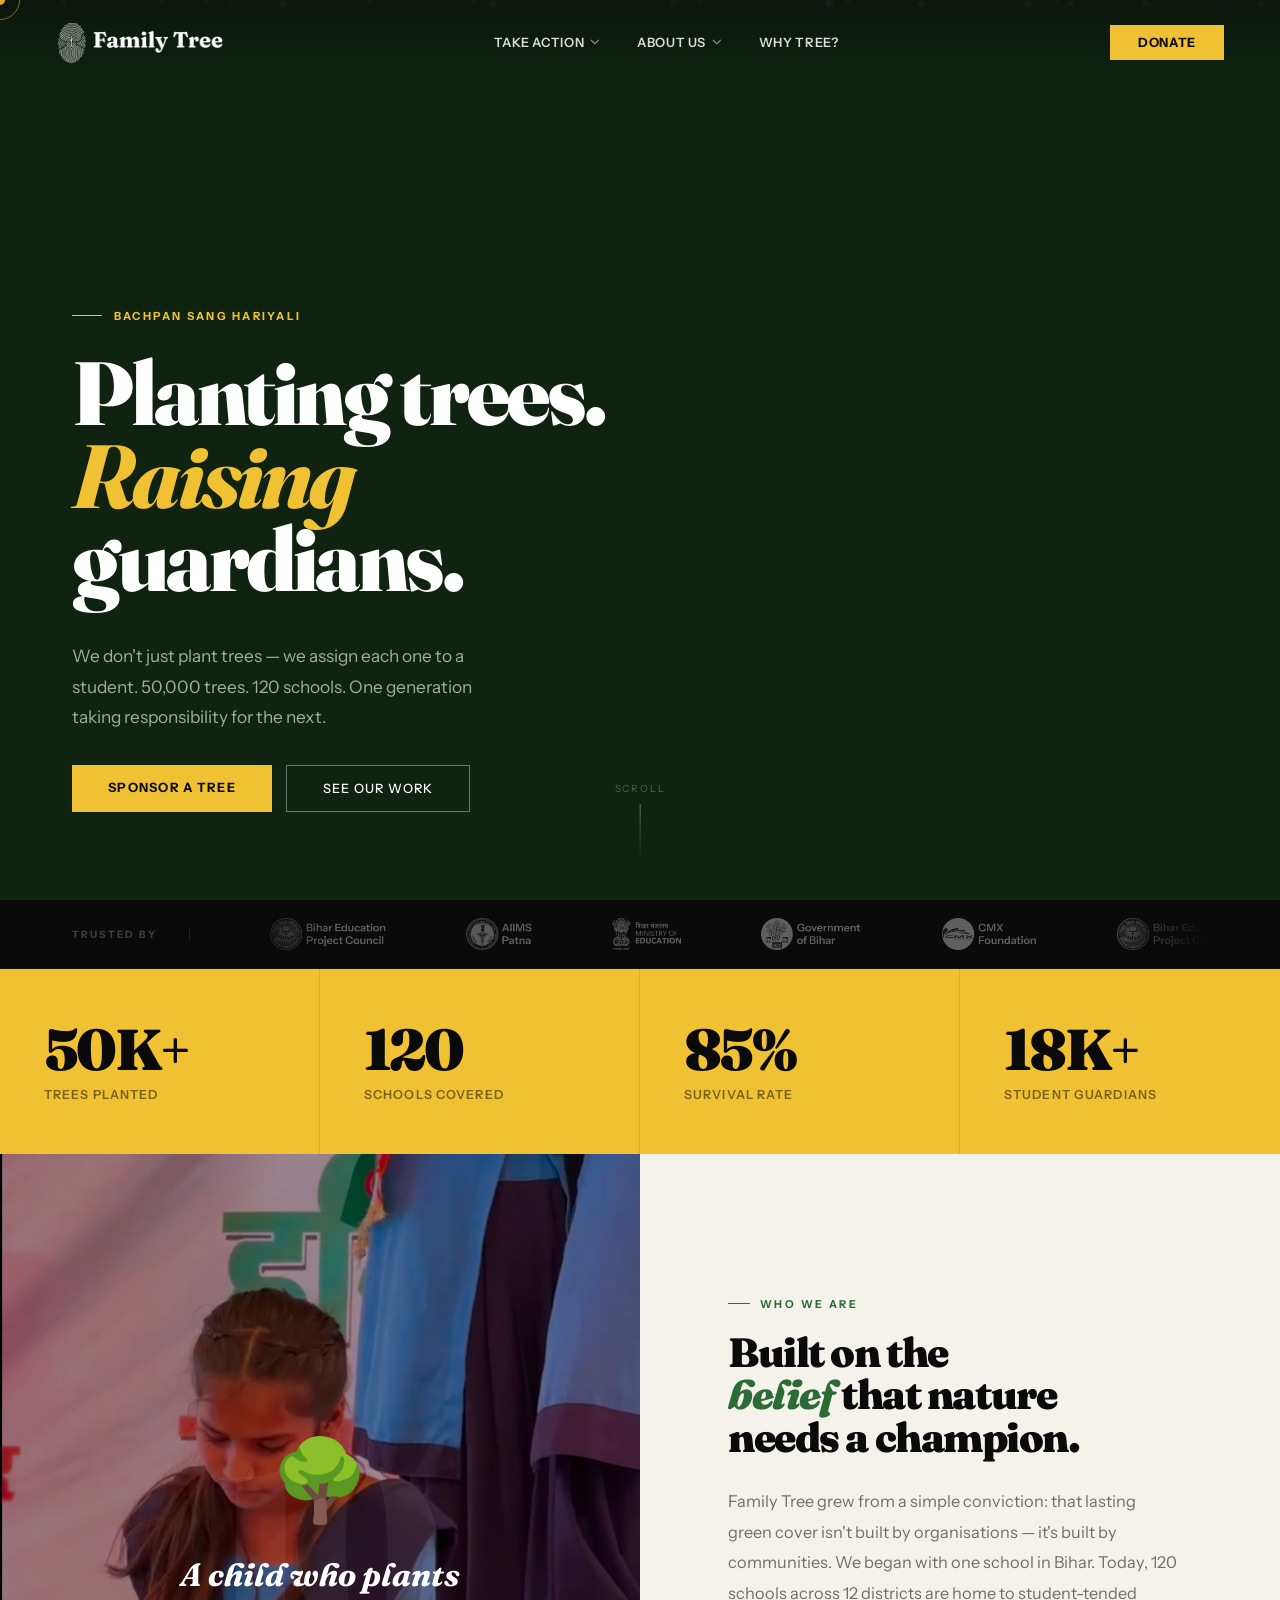
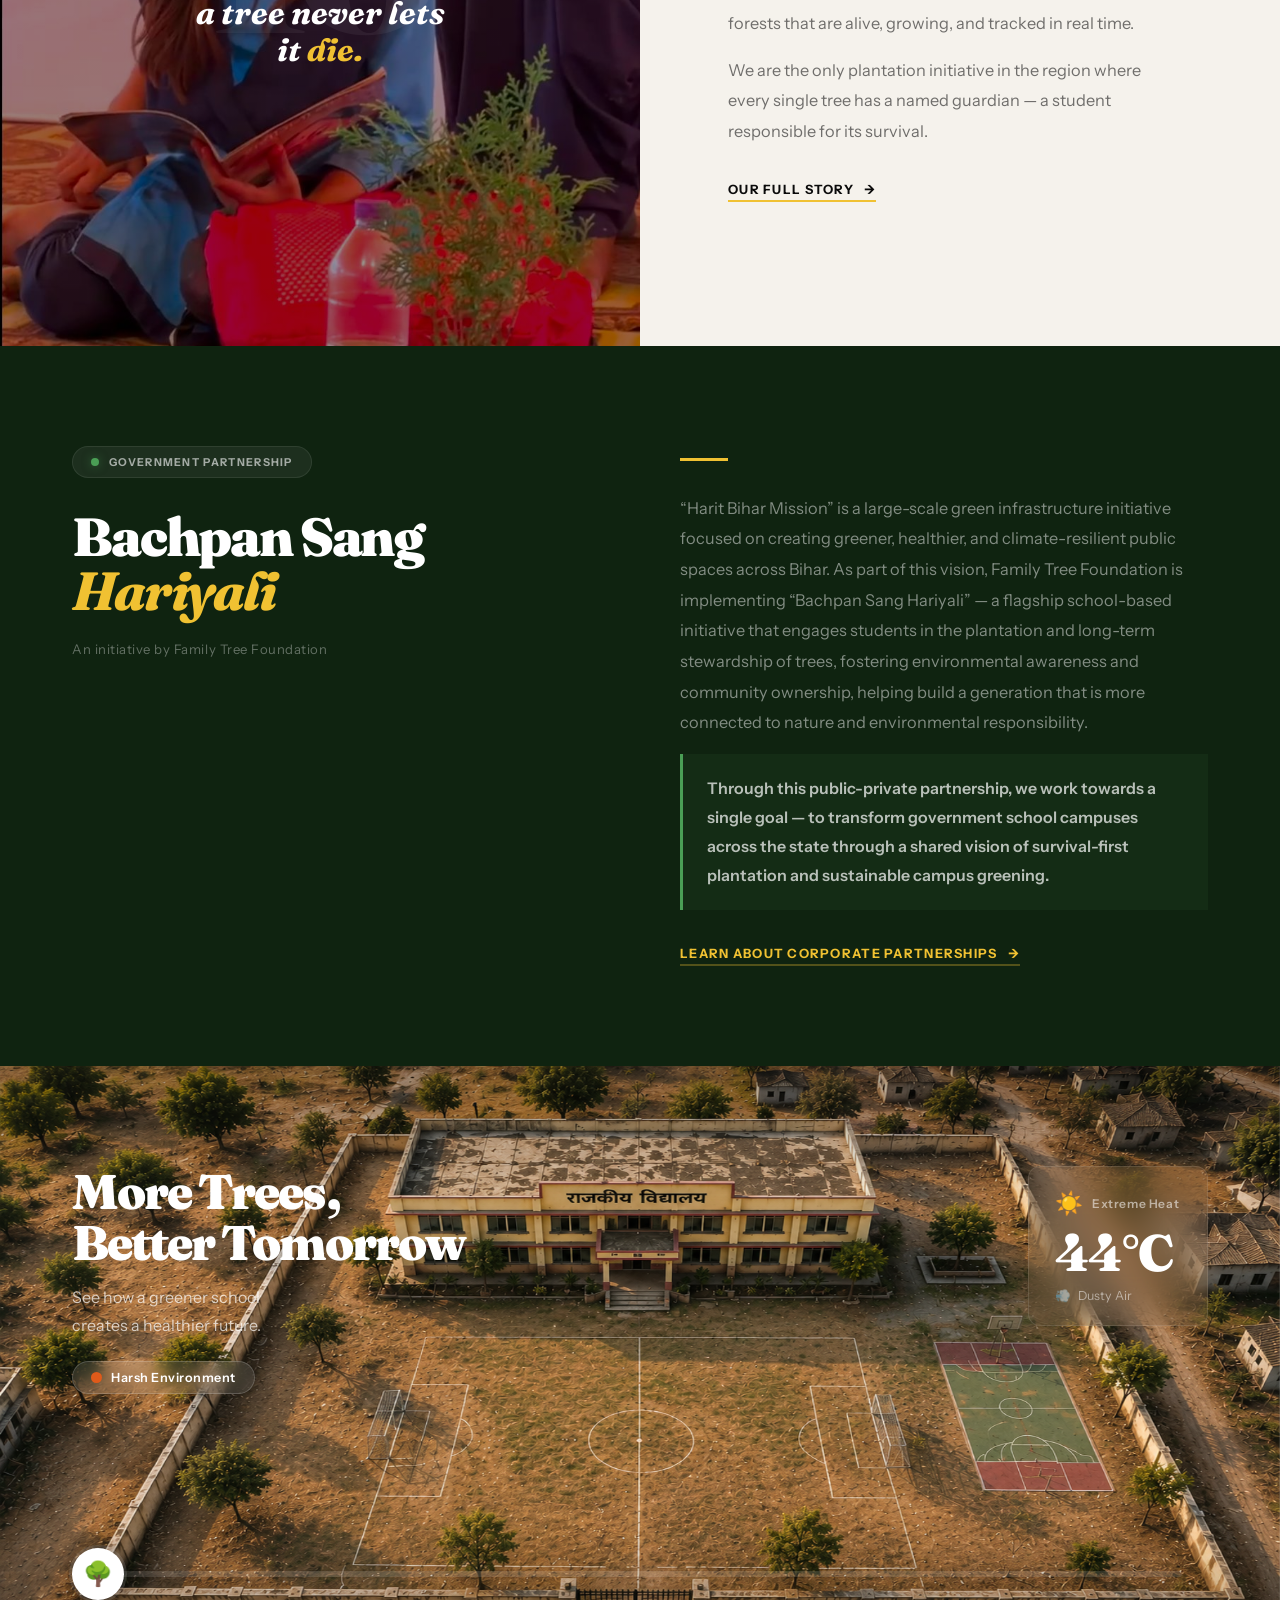
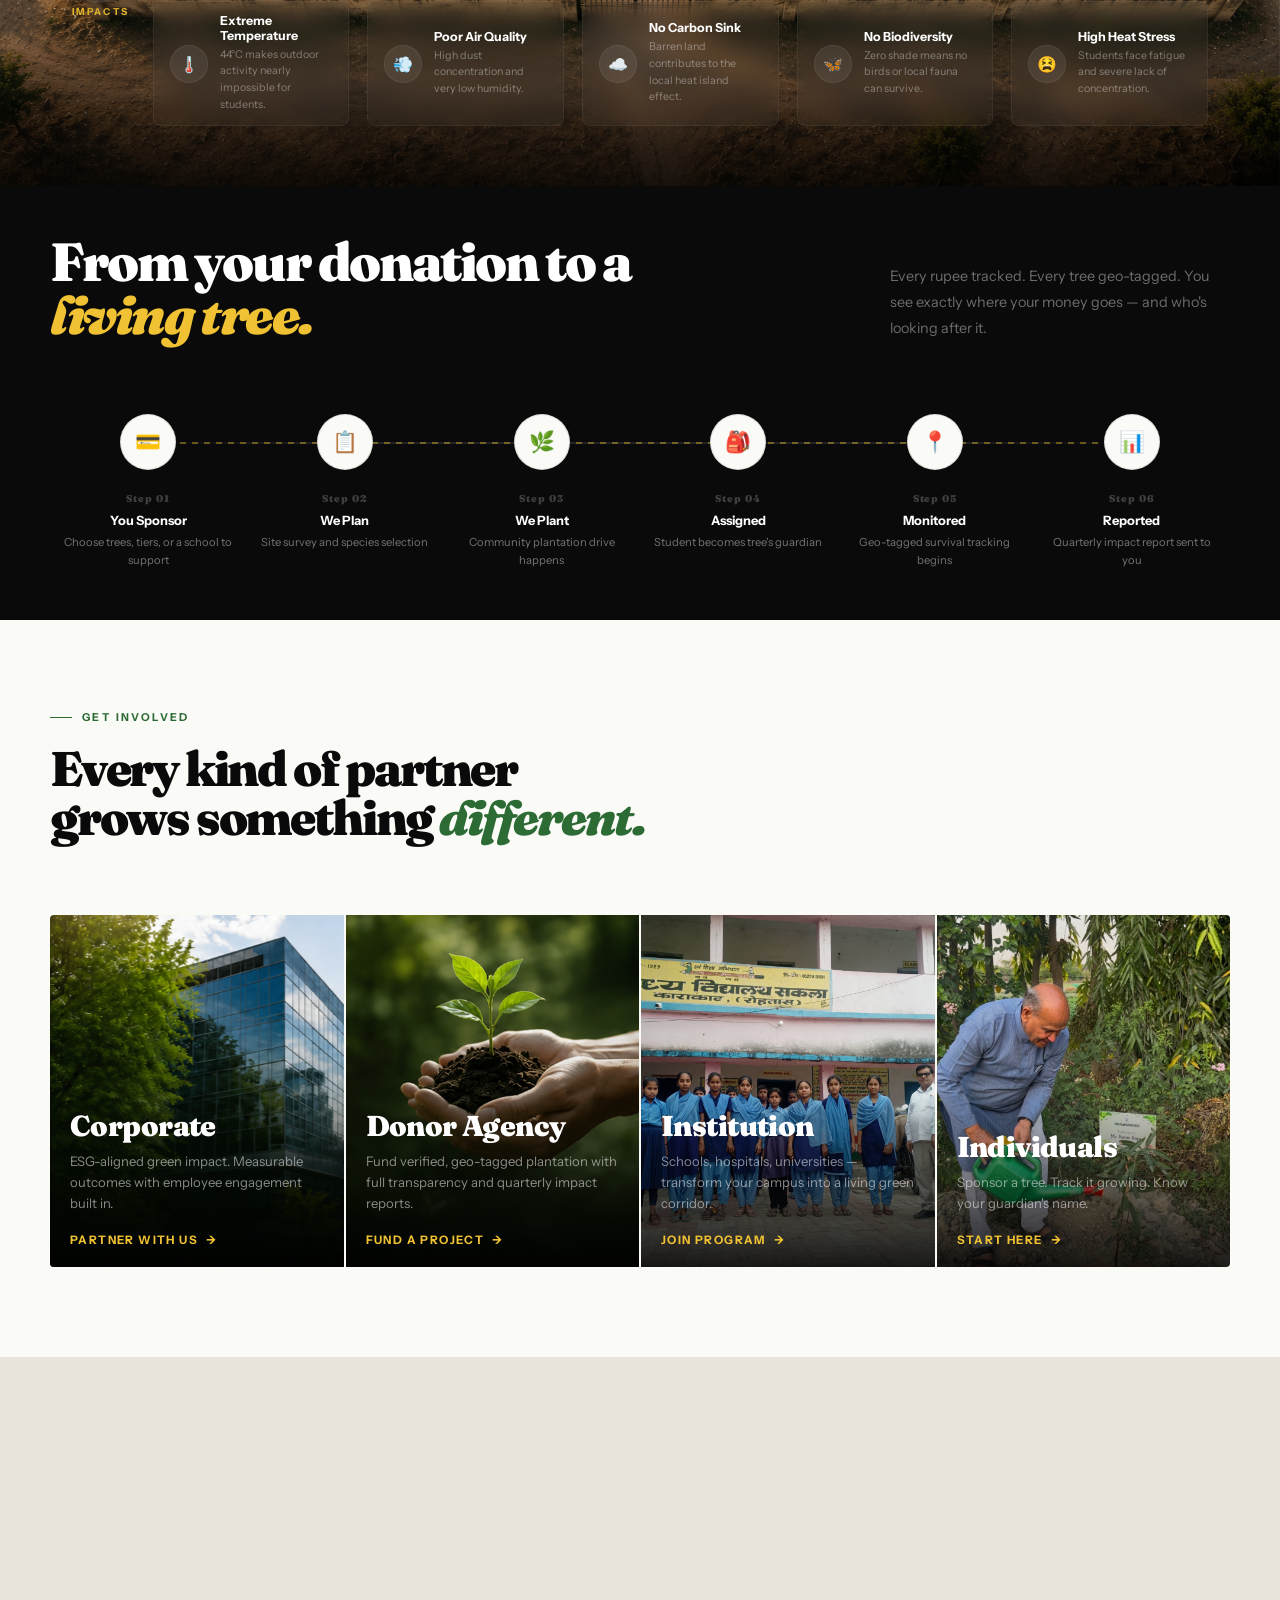
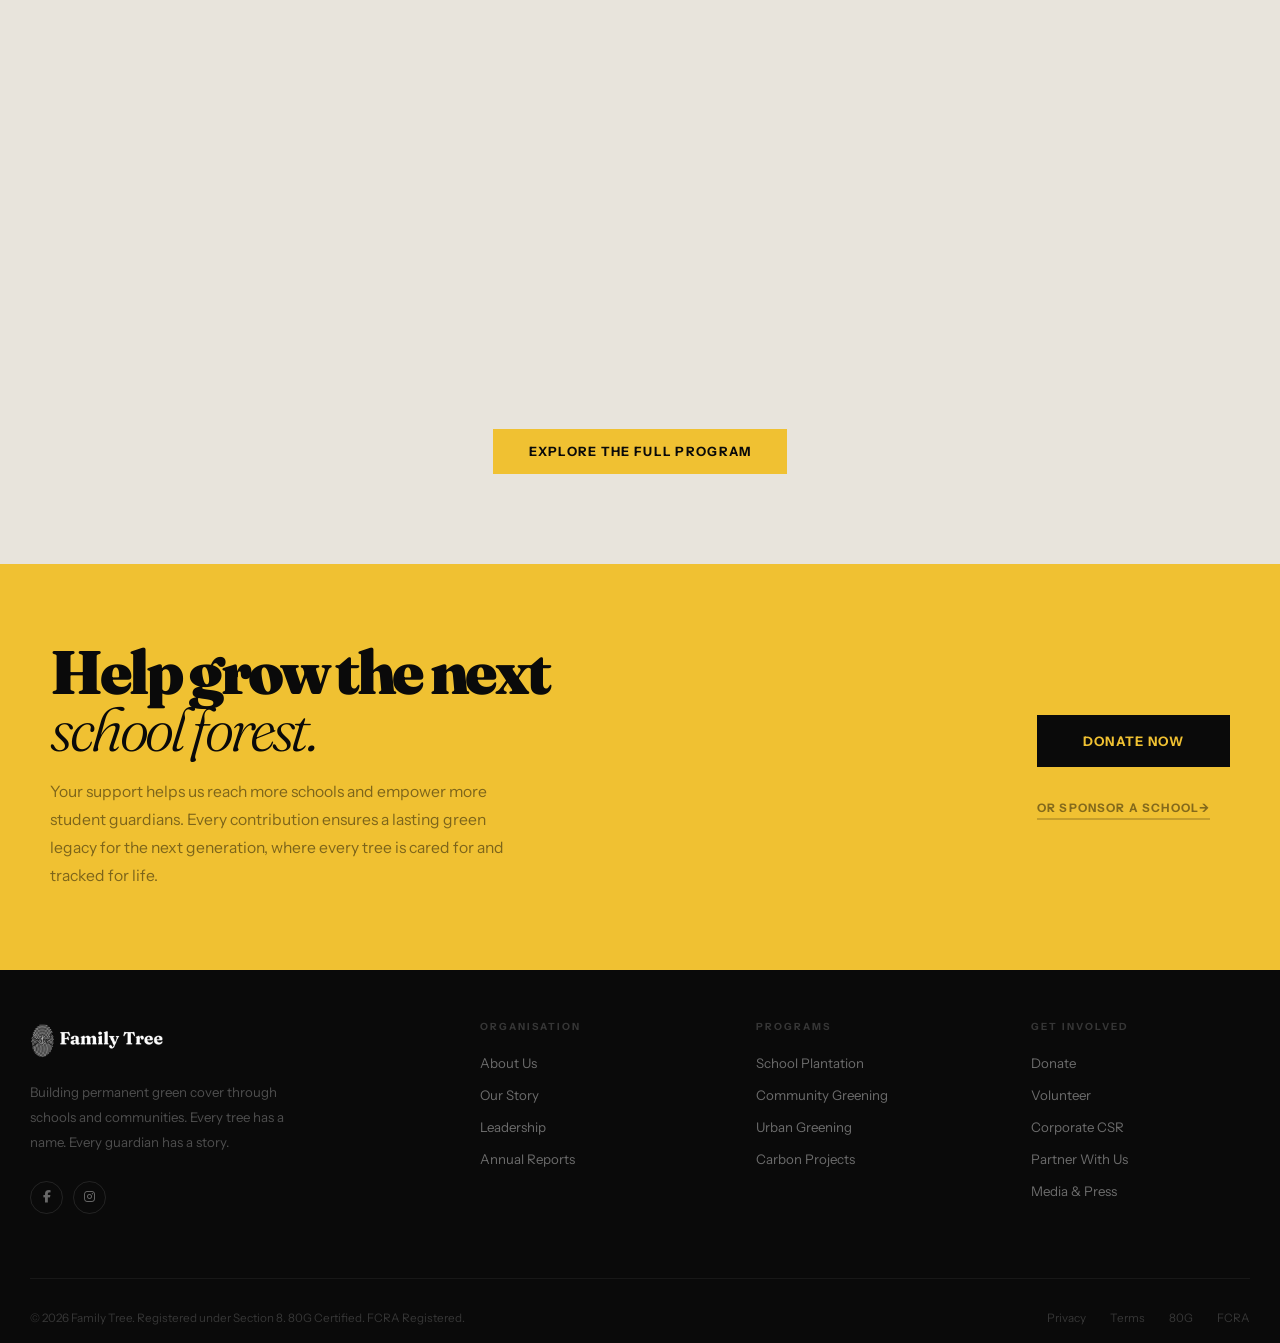
==== index.html @ 8a3876ac "Remove Stripe links and update all contact emails to info@familytreeindia.org" ====
<!DOCTYPE html>
<html lang="en">

<head>
  <meta charset="UTF-8" />
  <meta name="viewport" content="width=device-width, initial-scale=1.0" />
  <title>Family Tree</title>
  <link rel="preconnect" href="https://fonts.googleapis.com" />
  <link rel="preconnect" href="https://fonts.gstatic.com" crossorigin />
  <link
    href="https://fonts.googleapis.com/css2?family=Fraunces:ital,opsz,wght@0,9..144,100..900;1,9..144,100..900&family=Instrument+Sans:ital,wght@0,400;0,500;0,600;1,400&display=swap"
    rel="stylesheet" />

  <link rel="stylesheet" href="style.css" />
  <link rel="stylesheet" href="https://cdnjs.cloudflare.com/ajax/libs/font-awesome/6.5.1/css/all.min.css" />
  <link rel="icon" type="image/png" href="img/favicon.png" />
</head>

<body>

  <div class="cursor" id="cur"></div>
  <div class="cursor-ring" id="curRing"></div>

  <!-- NAV -->
  <nav>
    <a href="/" class="nav-logo">
      <img src="img/logo.png" alt="Family Tree" class="logo-img">
    </a>
    <div class="nav-right">
      <div class="nav-item has-dropdown">
        <a href="#" class="nav-link">Take Action <i class="fa-solid fa-chevron-down dropdown-icon"></i></a>
        <div class="dropdown-menu">
          <div class="dropdown-inner">
            <a href="corporate" class="dropdown-link">
              <span class="dl-title">Sponsor a Tree</span>
              <span class="dl-desc">Direct environmental impact</span>
            </a>
            <a href="mailto:info@familytreeindia.org" class="dropdown-link">
              <span class="dl-title">Volunteer</span>
              <span class="dl-desc">Join our ground team</span>
            </a>
            <a href="corporate" class="dropdown-link">
              <span class="dl-title">Corporate CSR</span>
              <span class="dl-desc">ESG aligned partnerships</span>
            </a>
          </div>
        </div>
      </div>
      <div class="nav-item has-dropdown">
        <a href="#" class="nav-link">About Us <i class="fa-solid fa-chevron-down dropdown-icon"></i></a>
        <div class="dropdown-menu">
          <div class="dropdown-inner">
            <a href="about" class="dropdown-link">
              <span class="dl-title">Our Story</span>
              <span class="dl-desc">From one school to many</span>
            </a>
            <a href="about" class="dropdown-link">
              <span class="dl-title">Leadership</span>
              <span class="dl-desc">Meet the visionaries</span>
            </a>
            <a href="about" class="dropdown-link">
              <span class="dl-title">Impact Reports</span>
              <span class="dl-desc">Transparency in action</span>
            </a>
          </div>
        </div>
      </div>
      <a href="about" class="nav-link">Why Tree?</a>
    </div>
    <a href="mailto:info@familytreeindia.org?subject=Donation Inquiry" class="nav-donate">Donate</a>
    <button class="nav-mob-btn" id="mobBtn">
      <div class="mob-line"></div>
      <div class="mob-line"></div>
    </button>
  </nav>

  <div class="mob-menu" id="mobMenu">
    <div class="mm-head">
      <img src="img/logo.png" alt="Family Tree" class="logo-img">
      <button class="mm-close" id="mmClose">✕</button>
    </div>
    <div class="mm-links">
      <a href="corporate" class="mm-link">Take Action</a>
      <a href="about" class="mm-link">About Us</a>
      <a href="about" class="mm-link">Why Tree?</a>
      <a href="mailto:info@familytreeindia.org?subject=Donation Inquiry" class="mm-donate">Donate Now</a>
    </div>
  </div>

  <!-- HERO -->
  <section class="hero">
    <div class="hero-bg"></div>
    <div class="hero-particles" id="particles"></div>

    <div class="hero-content">
      <p class="hero-tag">Bachpan Sang Hariyali</p>
      <h1 class="hero-h1">
        Planting trees.<br />
        <i>Raising</i><br />
        guardians.
      </h1>
      <div class="hero-bottom">
        <p class="hero-sub">
          We don't just plant trees — we assign each one to a student. 50,000 trees. 120 schools. One generation taking
          responsibility for the next.
        </p>
        <div class="hero-btns">
          <a href="corporate" class="btn-y">Sponsor a Tree</a>
          <a href="about" class="btn-w">See Our Work</a>
        </div>
      </div>
    </div>
    <div class="scroll-hint">
      <span>Scroll</span>
      <div class="scroll-line"></div>
    </div>
  </section>

  <!-- PARTNERS STRIP -->
  <div class="partners">
    <span class="partners-lbl">Trusted by</span>
    <div class="partners-row">
      <div class="marquee-content">
        <img src="Icons/biahr-education.png" alt="Bihar Education Project Council" class="partner-logo">
        <img src="Icons/aiims_patna.png" alt="AIIMS Patna" class="partner-logo">
        <img src="Icons/ministry-of-education.png" alt="Ministry of Education" class="partner-logo">
        <img src="Icons/govt-of-bihar.png" alt="Government of Bihar" class="partner-logo">
        <img src="Icons/CMX-foundation.png" alt="CMX Foundation" class="partner-logo">
        <!-- Duplicated for loop -->
        <img src="Icons/biahr-education.png" alt="Bihar Education Project Council" class="partner-logo">
        <img src="Icons/aiims_patna.png" alt="AIIMS Patna" class="partner-logo">
        <img src="Icons/ministry-of-education.png" alt="Ministry of Education" class="partner-logo">
        <img src="Icons/govt-of-bihar.png" alt="Government of Bihar" class="partner-logo">
        <img src="Icons/CMX-foundation.png" alt="CMX Foundation" class="partner-logo">
      </div>
    </div>
  </div>

  <!-- STAT BAND -->
  <div class="stat-band">
    <div class="stat-cell reveal">
      <div class="stat-num" data-val="50000" data-suf="K+">50K+</div>
      <div class="stat-lbl">Trees Planted</div>
    </div>
    <div class="stat-cell reveal d1">
      <div class="stat-num" data-val="120" data-suf="">120</div>
      <div class="stat-lbl">Schools Covered</div>
    </div>
    <div class="stat-cell reveal d2">
      <div class="stat-num" data-val="85" data-suf="%">85%</div>
      <div class="stat-lbl">Survival Rate</div>
    </div>
    <div class="stat-cell reveal d3">
      <div class="stat-num" data-val="18000" data-suf="K+">18K+</div>
      <div class="stat-lbl">Student Guardians</div>
    </div>
  </div>

  <!-- STORY / ABOUT -->
  <div class="story">
    <div class="story-vis">
      <div class="story-ghost">10</div>
      <div class="story-vis-inner">
        <span class="story-icon">🌳</span>
        <p class="story-pull">A child who plants<br />a tree never lets<br />it <span>die.</span></p>
      </div>
    </div>
    <div class="story-body-col">
      <p class="eyebrow reveal">Who We Are</p>
      <h2 class="story-h2 reveal">Built on the<br /><i>belief</i> that nature<br />needs a champion.</h2>
      <p class="story-p reveal">Family Tree grew from a simple conviction: that lasting green cover isn't built by
        organisations — it's built by communities. We began with one school in Bihar. Today, 120 schools across 12
        districts are home to student-tended forests that are alive, growing, and tracked in real time.</p>
      <p class="story-p reveal">We are the only plantation initiative in the region where every single tree has a named
        guardian — a student responsible for its survival.</p>
      <a href="about" class="link-arr reveal">Our full story</a>
    </div>
  </div>

  <!-- HARIT BIHAR MISSION -->
  <section class="hbm-sec">
    <div class="hbm-inner">
      <div class="hbm-left reveal">
        <div class="hbm-badge">
          <span class="hbm-badge-dot"></span>
          <span class="hbm-badge-txt">Government Partnership</span>
        </div>
        <h2 class="hbm-h2">Bachpan Sang<br /><i>Hariyali</i></h2>
        <p class="hbm-subtitle">An initiative by Family Tree Foundation</p>
      </div>
      <div class="hbm-right reveal">
        <div class="hbm-line"></div>
        <p class="hbm-p">“Harit Bihar Mission” is a large-scale green infrastructure initiative focused on creating
          greener, healthier, and climate-resilient public spaces across Bihar. As part of this vision, Family Tree
          Foundation is implementing “Bachpan Sang Hariyali” — a flagship school-based initiative that engages students
          in the plantation and long-term stewardship of trees, fostering environmental awareness and community
          ownership, helping build a generation that is more connected to nature and environmental responsibility.</p>
        <p class="hbm-highlight">Through this public-private partnership, we work towards a single goal — to transform
          government school campuses across the state through a shared vision of survival-first plantation and
          sustainable campus greening.</p>
        <a href="corporate" class="link-arr">Learn About Corporate Partnerships</a>
      </div>
    </div>
  </section>

  <!-- TRANSFORMATION SLIDER SECTION -->
  <section class="transform-sec" id="transformSec">
    <div class="ts-bg-wrap">
      <!-- Stage 0: No Trees — swap image path as needed -->
      <div class="ts-bg ts-active" style="background-image:url('img/temp/33degree.png')"></div>
      <div class="ts-bg" style="background-image:url('img/temp/28degree.png')"></div>
      <div class="ts-bg" style="background-image:url('img/temp/23degree.png')"></div>
    </div>
    <div class="ts-overlay"></div>
    <div class="ts-top-area">
      <div class="ts-left-col">
        <h2 class="ts-h2" id="tsH2">More Trees,<br />Better Tomorrow</h2>
        <p class="ts-desc" id="tsDesc">See how a greener school<br />creates a healthier future.</p>
        <div class="ts-env-badge">
          <span class="ts-env-dot" id="tsEnvDot" style="background:#e05a1a"></span>
          <span class="ts-env-lbl" id="tsEnvLbl">Harsh Environment</span>
        </div>
      </div>
      <div class="ts-weather-card">
        <div class="ts-wc-top">
          <span class="ts-wc-ico" id="tsWIco">☀️</span>
          <span class="ts-wc-cond" id="tsWCond">Hot &amp; Harsh</span>
        </div>
        <div class="ts-wc-temp"><span id="tsTemp">38</span>°C</div>
        <div class="ts-wc-air">💨 <span id="tsAir">Dusty Air</span></div>
      </div>
    </div>
    <div class="ts-bottom-panel">
      <div class="ts-slider-area">
        <div class="ts-track-wrap" id="tsTrack">
          <div class="ts-track-fill" id="tsFill" style="width:0%"></div>
          <div class="ts-thumb" id="tsThumb" style="left:0%">🌳</div>
        </div>
      </div>
      <div class="ts-impacts-row">
        <div class="ts-impacts-lbl">IMPACTS</div>
        <div class="ts-impacts-grid" id="tsImpactsGrid"></div>
      </div>
    </div>
  </section>

  <!-- PROGRAM -->
  <section class="program">
    <div class="program-head reveal">
      <!-- <h2 class="how-h2">How the<br/><i>program</i><br/>works.</h2> -->
      <h2 class="program-h2">From your donation to a <i>living tree.</i></h2>
      <p class="program-note">Every rupee tracked. Every tree geo-tagged. You see exactly where your money goes — and
        who's looking after it.</p>
    </div>
    <div class="how-steps reveal">
      <div class="how-step">
        <div class="how-dot"><span>💳</span></div>
        <div class="how-sn">Step 01</div>
        <div class="how-title">You Sponsor</div>
        <div class="how-desc">Choose trees, tiers, or a school to support</div>
      </div>
      <div class="how-step">
        <div class="how-dot"><span>📋</span></div>
        <div class="how-sn">Step 02</div>
        <div class="how-title">We Plan</div>
        <div class="how-desc">Site survey and species selection</div>
      </div>
      <div class="how-step">
        <div class="how-dot"><span>🌿</span></div>
        <div class="how-sn">Step 03</div>
        <div class="how-title">We Plant</div>
        <div class="how-desc">Community plantation drive happens</div>
      </div>
      <div class="how-step">
        <div class="how-dot"><span>🎒</span></div>
        <div class="how-sn">Step 04</div>
        <div class="how-title">Assigned</div>
        <div class="how-desc">Student becomes tree's guardian</div>
      </div>
      <div class="how-step">
        <div class="how-dot"><span>📍</span></div>
        <div class="how-sn">Step 05</div>
        <div class="how-title">Monitored</div>
        <div class="how-desc">Geo-tagged survival tracking begins</div>
      </div>
      <div class="how-step">
        <div class="how-dot"><span>📊</span></div>
        <div class="how-sn">Step 06</div>
        <div class="how-title">Reported</div>
        <div class="how-desc">Quarterly impact report sent to you</div>
      </div>
    </div>
  </section>



  <!-- PARTNER PATHWAYS -->
  <section class="part-sec">
    <div class="part-head reveal">
      <p class="eyebrow">Get Involved</p>
      <h2 class="part-h2">Every kind of partner<br />grows something <i>different.</i></h2>
    </div>
    <div class="part-grid reveal">
      <div class="part-card">
        <div class="pc-bg bg0"></div>
        <div class="pc-ov"></div>
        <div class="pc-body">
          <div class="pc-title">Corporate</div>
          <div class="pc-sub">ESG-aligned green impact. Measurable outcomes with employee engagement built in.</div>
          <span class="pc-link">Partner With Us</span>
        </div>
      </div>
      <div class="part-card">
        <div class="pc-bg bg1"></div>
        <div class="pc-ov"></div>
        <div class="pc-body">
          <div class="pc-title">Donor Agency</div>
          <div class="pc-sub">Fund verified, geo-tagged plantation with full transparency and quarterly impact reports.
          </div>
          <span class="pc-link">Fund a Project</span>
        </div>
      </div>
      <div class="part-card">
        <div class="pc-bg bg2"></div>
        <div class="pc-ov"></div>
        <div class="pc-body">
          <div class="pc-title">Institution</div>
          <div class="pc-sub">Schools, hospitals, universities — transform your campus into a living green corridor.
          </div>
          <span class="pc-link">Join Program</span>
        </div>
      </div>
      <div class="part-card">
        <div class="pc-bg bg3"></div>
        <div class="pc-ov"></div>
        <div class="pc-body">
          <div class="pc-title">Individuals</div>
          <div class="pc-sub">Sponsor a tree. Track it growing. Know your guardian's name.</div>
          <span class="pc-link">Start Here</span>
        </div>
      </div>
    </div>
  </section>

  <!-- HOW IT WORKS -->
  <section class="how-sec">
    <div class="how-inner">
      <div class="how-head reveal">
        <h2 class="how-h2">What we <br /><i>deliver</i></h2>
        <p class="how-note">Our five-step model is what separates us from every other plantation drive. Survival, not
          just numbers.</p>
      </div>
      <div class="prog-grid reveal">
        <div class="prog-item">
          <div class="prog-n">01</div>
          <span class="prog-ico">📚</span>
          <div class="prog-title">Awareness in Schools</div>
          <div class="prog-desc">Students learn ecology, climate, and why urban green cover has collapsed — before a
            single sapling is touched.</div>
        </div>
        <div class="prog-item">
          <div class="prog-n">02</div>
          <span class="prog-ico">🗺</span>
          <div class="prog-title">Plantation Planning</div>
          <div class="prog-desc">Site surveys, native species selection, soil prep. We plan for survival, not ceremony.
          </div>
        </div>
        <div class="prog-item">
          <div class="prog-n">03</div>
          <span class="prog-ico">🌱</span>
          <div class="prog-title">Tree Plantation</div>
          <div class="prog-desc">Organised drives with students, teachers, parents and local government — the whole
            community as stakeholder.</div>
        </div>
        <div class="prog-item">
          <div class="prog-n">04</div>
          <span class="prog-ico">🎒</span>
          <div class="prog-title">Student Ownership</div>
          <div class="prog-desc">Every tree is assigned to one student. Their name, their tree, their responsibility —
            for years.</div>
        </div>
        <div class="prog-item">
          <div class="prog-n">05</div>
          <span class="prog-ico">📡</span>
          <div class="prog-title">Monitor & Report</div>
          <div class="prog-desc">Geo-tagged trees, survival tracking, quarterly impact reports with photos and real data
            for every partner.</div>
        </div>
      </div>
      <div class="prog-foot reveal">
        <a href="about" class="btn-y">Explore the Full Program</a>
      </div>
    </div>
  </section>



  <!-- UPDATES -->
  <!-- 
<section class="updates-sec">
  <div class="upd-head reveal">
    <h2 class="upd-h2">Stories from<br/>the <i>field.</i></h2>
    <a href="#" class="link-arr">All stories</a>
  </div>
  <div class="upd-grid">
    <div class="upd-card reveal">
      <div class="upd-vis v0">🌳</div>
      <div class="upd-body">
        <div class="upd-tag">Program Update · April 2025</div>
        <div class="upd-title">500 trees, 8 schools, one morning in Patna district</div>
        <div class="upd-ex">Students named their saplings. Teachers photographed the moment. District officials witnessed a new kind of plantation drive — one that doesn't end after the photo op.</div>
      </div>
    </div>
    <div class="upd-card reveal d1">
      <div class="upd-vis v1">🏥</div>
      <div class="upd-body">
        <div class="upd-tag">Partnership · March 2025</div>
        <div class="upd-title">AIIMS Patna becomes our first institutional greening partner</div>
        <div class="upd-ex">A landmark agreement to transform one of Bihar's busiest public spaces into a breathing green corridor — beginning this summer.</div>
      </div>
    </div>
    <div class="upd-card reveal d2">
      <div class="upd-vis v2">📊</div>
      <div class="upd-body">
        <div class="upd-tag">Annual Report · February 2025</div>
        <div class="upd-title">85% survival. Our model outperforms every benchmark.</div>
        <div class="upd-ex">The national average for plantation survival is under 40%. Ours is 85%. The difference is a child who shows up every morning.</div>
      </div>
    </div>
  </div>
</section>
-->

  <!-- DONATE -->
  <div class="donate-sec">
    <div>
      <h2 class="donate-h2 reveal">Help grow the next<br /><i>school forest.</i></h2>
      <p class="donate-sub reveal">Your support helps us reach more schools and empower more student guardians. Every
        contribution ensures a lasting green legacy for the next generation, where every tree is cared for and tracked
        for life.</p>
    </div>
    <div class="donate-right reveal">
      <a href="mailto:info@familytreeindia.org?subject=Donation Inquiry" class="btn-b">Donate Now</a>
      <a href="corporate" class="link-arr"
        style="font-size:0.73rem;color:rgba(0,0,0,0.45);border-color:rgba(0,0,0,0.18);margin-top:20px;display:inline-block">Or
        sponsor a school</a>
    </div>
  </div>

  <!-- FOOTER -->
  <footer>
    <div class="foot-top">
      <div>
        <span class="foot-logo">
          <img src="img/logo.png" alt="Family Tree" class="logo-img">
        </span>
        <p class="foot-desc">Building permanent green cover through schools and communities. Every tree has a name.
          Every guardian has a story.</p>
        <div class="foot-soc">
          <a href="https://www.facebook.com/share/1Cm7Tczmy6/" class="fsoc" target="_blank" aria-label="Facebook">
            <i class="fa-brands fa-facebook-f"></i>
          </a>
          <a href="https://www.instagram.com/familytreeindia?igsh=MTVjcHVhZmo0aGJiYg==" class="fsoc" target="_blank"
            aria-label="Instagram">
            <i class="fa-brands fa-instagram"></i>
          </a>
        </div>
      </div>
      <div class="foot-col">
        <h5>Organisation</h5>
        <ul>
          <li><a href="about">About Us</a></li>
          <li><a href="about">Our Story</a></li>
          <li><a href="about">Leadership</a></li>
          <li><a href="about">Annual Reports</a></li>
        </ul>
      </div>
      <div class="foot-col">
        <h5>Programs</h5>
        <ul>
          <li><a href="corporate">School Plantation</a></li>
          <li><a href="corporate">Community Greening</a></li>
          <li><a href="corporate">Urban Greening</a></li>
          <li><a href="corporate">Carbon Projects</a></li>
        </ul>
      </div>
      <div class="foot-col">
        <h5>Get Involved</h5>
        <ul>
          <li><a href="mailto:info@familytreeindia.org?subject=Donation Inquiry">Donate</a></li>
          <li><a href="mailto:info@familytreeindia.org">Volunteer</a></li>
          <li><a href="corporate">Corporate CSR</a></li>
          <li><a href="corporate">Partner With Us</a></li>
          <li><a href="mailto:info@familytreeindia.org">Media & Press</a></li>
        </ul>
      </div>
    </div>
    <div class="foot-btm">
      <span class="foot-copy">© 2026 Family Tree. Registered under Section 8. 80G Certified. FCRA Registered.</span>
      <div class="foot-legal">
        <a href="#">Privacy</a>
        <a href="#">Terms</a>
        <a href="corporate">80G</a>
        <a href="corporate">FCRA</a>
      </div>
    </div>
  </footer>

  <script src="script.js"></script>
</body>

</html>
---- style.css ----
*,
*::before,
*::after {
  box-sizing: border-box;
  margin: 0;
  padding: 0;
}

:root {
  --black: #0a0a0a;
  --white: #fafaf7;
  --yellow: #f0c132;
  --green-dark: #0f2310;
  --green: #1a4020;
  --green-mid: #2d6b35;
  --green-light: #4a9e55;
  --stone: #e8e4dc;
  --warm-white: #f5f2ec;
}

html {
  scroll-behavior: smooth;
}

body {
  font-family: "Instrument Sans", sans-serif;
  background: var(--white);
  color: var(--black);
  overflow-x: hidden;
  cursor: none;
}

/* CURSOR */
.cursor {
  position: fixed;
  width: 10px;
  height: 10px;
  background: var(--yellow);
  border-radius: 50%;
  pointer-events: none;
  z-index: 9999;
  transform: translate(-50%, -50%);
  transition: width 0.3s, height 0.3s;
  mix-blend-mode: difference;
}

.cursor-ring {
  position: fixed;
  width: 40px;
  height: 40px;
  border: 1px solid rgba(240, 193, 50, 0.5);
  border-radius: 50%;
  pointer-events: none;
  z-index: 9998;
  transform: translate(-50%, -50%);
  transition: width 0.3s, height 0.3s, border-color 0.3s;
}

/* NAV */
nav {
  position: absolute;
  top: 0;
  left: 0;
  right: 0;
  z-index: 100;
  display: flex;
  align-items: center;
  justify-content: space-between;
  padding: 0 56px;
  height: 84px;
}

nav::before {
  content: "";
  position: absolute;
  inset: 0;
  background: linear-gradient(to bottom, rgba(10, 10, 10, 0.5), transparent);
  pointer-events: none;
}

.nav-logo {
  text-decoration: none;
  position: relative;
  z-index: 1;
  display: flex;
  align-items: center;
}

.logo-img {
  height: 50px;
  width: auto;
  display: block;
}

.nav-right {
  display: flex;
  align-items: center;
  gap: 36px;
  position: relative;
  z-index: 1;
}

.nav-link {
  color: rgba(255, 255, 255, 0.85);
  text-decoration: none;
  font-size: 0.8rem;
  font-weight: 600;
  letter-spacing: 0.05em;
  text-transform: uppercase;
  transition: all 0.3s cubic-bezier(0.4, 0, 0.2, 1);
  display: flex;
  align-items: center;
  gap: 6px;
  position: relative;
}

.nav-link:hover {
  color: var(--yellow);
}

.dropdown-icon {
  font-size: 0.6rem;
  opacity: 0.6;
  transition: transform 0.3s ease;
}

/* DROPDOWN SYSTEM */
.nav-item {
  position: relative;
  height: 100%;
  display: flex;
  align-items: center;
}

.dropdown-menu {
  position: absolute;
  top: 100%;
  left: 50%;
  transform: translateX(-50%) translateY(10px);
  background: #fff;
  min-width: 260px;
  border-radius: 12px;
  padding: 12px;
  box-shadow: 0 20px 40px rgba(0, 0, 0, 0.12), 0 0 0 1px rgba(0, 0, 0, 0.05);
  opacity: 0;
  visibility: hidden;
  transition: all 0.4s cubic-bezier(0.165, 0.84, 0.44, 1);
  z-index: 200;
}

.nav-item:hover .dropdown-menu {
  opacity: 1;
  visibility: visible;
  transform: translateX(-50%) translateY(0);
}

.nav-item:hover .dropdown-icon {
  transform: rotate(180deg);
}

.dropdown-inner {
  display: flex;
  flex-direction: column;
  gap: 4px;
}

.dropdown-link {
  text-decoration: none;
  padding: 12px 16px;
  border-radius: 8px;
  transition: background 0.2s;
  display: flex;
  flex-direction: column;
}

.dropdown-link:hover {
  background: var(--warm-white);
}

.dl-title {
  color: var(--black);
  font-size: 0.85rem;
  font-weight: 700;
  margin-bottom: 2px;
}

.dl-desc {
  color: rgba(0, 0, 0, 0.45);
  font-size: 0.72rem;
  font-weight: 400;
}

.nav-donate {
  background: var(--yellow);
  color: var(--black);
  padding: 10px 28px;
  border-radius: 0;
  font-size: 0.8rem;
  font-weight: 800;
  letter-spacing: 0.05em;
  text-transform: uppercase;
  text-decoration: none;
  transition: all 0.3s cubic-bezier(0.4, 0, 0.2, 1);
  position: relative;
  z-index: 1;
}

.nav-donate:hover {
  background: #fff;
  transform: translateY(-2px);
  box-shadow: 0 8px 25px rgba(0, 0, 0, 0.1);
}

.nav-mob-btn {
  display: none;
  flex-direction: column;
  gap: 6px;
  background: none;
  border: none;
  padding: 10px;
  cursor: pointer;
}

.mob-line {
  width: 24px;
  height: 2px;
  background: #fff;
  transition: all 0.3s;
}

.mob-menu {
  position: fixed;
  inset: 0;
  background: rgba(10, 5, 2, 0.98);
  z-index: 1000;
  padding: 40px 28px;
  display: flex;
  flex-direction: column;
  transform: translateX(100%);
  transition: transform 0.5s cubic-bezier(0.16, 1, 0.3, 1);
  backdrop-filter: blur(20px);
}

.mob-menu.active {
  transform: translateX(0);
}

.mm-head {
  display: flex;
  justify-content: space-between;
  align-items: center;
  margin-bottom: 60px;
}

.mm-close {
  background: none;
  border: none;
  color: #fff;
  font-size: 2rem;
  cursor: pointer;
}

.mm-links {
  display: flex;
  flex-direction: column;
  gap: 32px;
}

.mm-link {
  font-family: "Fraunces", serif;
  font-size: 2.2rem;
  font-weight: 700;
  color: #fff;
  text-decoration: none;
  transition: color 0.3s;
}

.mm-link:hover {
  color: var(--yellow);
}

.mm-donate {
  margin-top: 20px;
  background: var(--yellow);
  color: var(--black);
  padding: 18px;
  text-align: center;
  font-weight: 800;
  text-decoration: none;
  border-radius: 8px;
  text-transform: uppercase;
  letter-spacing: 0.1em;
}

/* HERO */
.hero {
  position: relative;
  height: 100vh;
  min-height: 680px;
  display: flex;
  flex-direction: column;
  justify-content: flex-end;
  overflow: hidden;
  background: var(--green-dark);
}

.hero-bg {
  position: absolute;
  inset: 0;
  background: url('img/herobg.svg') center/cover no-repeat;
}



.hero-particles {
  position: absolute;
  inset: 0;
  overflow: hidden;
  pointer-events: none;
}

.particle {
  position: absolute;
  border-radius: 50%;
  background: rgba(255, 255, 255, 0.05);
  animation: floatUp linear infinite;
}

@keyframes floatUp {
  0% {
    transform: translateY(110vh) scale(0);
    opacity: 0;
  }

  10% {
    opacity: 1;
  }

  90% {
    opacity: 0.5;
  }

  100% {
    transform: translateY(-10vh) scale(1.3);
    opacity: 0;
  }
}



.hero-content {
  position: relative;
  z-index: 2;
  padding: 0 72px 88px;
  max-width: 1100px;
}

.hero-tag {
  display: inline-flex;
  align-items: center;
  gap: 12px;
  font-size: 0.7rem;
  letter-spacing: 0.2em;
  text-transform: uppercase;
  color: var(--yellow);
  font-weight: 700;
  margin-bottom: 28px;
  opacity: 0;
  animation: riseUp 0.9s 0.1s cubic-bezier(0.16, 1, 0.3, 1) forwards;
}

.hero-tag::before {
  content: "";
  width: 30px;
  height: 1px;
  background: var(--yellow);
}

.hero-h1 {
  font-family: "Fraunces", serif;
  font-size: clamp(3rem, 7vw, 6.5rem);
  font-weight: 900;
  line-height: 0.93;
  color: #fff;
  letter-spacing: -0.035em;
  margin-bottom: 40px;
  opacity: 0;
  animation: riseUp 1s 0.25s cubic-bezier(0.16, 1, 0.3, 1) forwards;
}

.hero-h1 i {
  font-style: italic;
  font-weight: 800 !important;
  color: var(--yellow);
}

.hero-bottom {
  display: flex;
  flex-direction: column;
  align-items: flex-start;
  gap: 32px;
  opacity: 0;
  animation: riseUp 0.9s 0.45s cubic-bezier(0.16, 1, 0.3, 1) forwards;
}

.hero-sub {
  font-size: 1.08rem;
  line-height: 1.78;
  color: rgba(255, 255, 255, 0.62);
  max-width: 420px;
}

.hero-btns {
  display: flex;
  gap: 14px;
  flex-shrink: 0;
}

.btn-y {
  background: var(--yellow);
  color: var(--black);
  padding: 15px 36px;
  border-radius: 0;
  font-size: 0.8rem;
  font-weight: 700;
  letter-spacing: 0.1em;
  text-transform: uppercase;
  text-decoration: none;
  transition: all 0.2s;
  display: inline-block;
  cursor: none;
}

.btn-y:hover {
  background: #fff;
  transform: translateY(-2px);
  box-shadow: 0 12px 40px rgba(240, 193, 50, 0.3);
}

.btn-w {
  border: 1px solid rgba(255, 255, 255, 0.38);
  color: #fff;
  padding: 15px 36px;
  border-radius: 0;
  background: transparent;
  font-size: 0.8rem;
  font-weight: 500;
  letter-spacing: 0.08em;
  text-transform: uppercase;
  text-decoration: none;
  transition: all 0.2s;
  cursor: none;
  display: inline-block;
}

.btn-w:hover {
  border-color: #fff;
  background: rgba(255, 255, 255, 0.07);
}

.scroll-hint {
  position: absolute;
  bottom: 40px;
  left: 50%;
  transform: translateX(-50%);
  display: flex;
  flex-direction: column;
  align-items: center;
  gap: 10px;
  color: rgba(255, 255, 255, 0.28);
  font-size: 0.62rem;
  letter-spacing: 0.18em;
  text-transform: uppercase;
  z-index: 2;
  opacity: 0;
  animation: fadeIn 1s 1.1s forwards;
}

.scroll-line {
  width: 1px;
  height: 56px;
  background: linear-gradient(to bottom,
      rgba(255, 255, 255, 0.38),
      transparent);
  animation: pulse 2.2s ease-in-out infinite;
}

@keyframes pulse {

  0%,
  100% {
    opacity: 0.38;
  }

  50% {
    opacity: 1;
  }
}

/* PARTNERS */
.partners {
  background: var(--black);
  padding: 18px 72px;
  display: flex;
  align-items: center;
  gap: 0;
  border-bottom: 1px solid rgba(255, 255, 255, 0.05);
}

.partners-lbl {
  font-size: 0.63rem;
  letter-spacing: 0.2em;
  text-transform: uppercase;
  color: rgba(255, 255, 255, 0.22);
  white-space: nowrap;
  border-right: 1px solid rgba(255, 255, 255, 0.08);
  padding-right: 32px;
  margin-right: 40px;
  font-weight: 700;
}

.partners-row {
  display: flex;
  align-items: center;
  flex: 1;
  overflow: hidden;
  mask: linear-gradient(to right, transparent, black 10%, black 90%, transparent);
}

.marquee-content {
  display: flex;
  align-items: center;
  gap: 80px;
  padding-left: 40px;
  animation: marquee 30s linear infinite;
}

.marquee-content:hover {
  animation-play-state: paused;
}

@keyframes marquee {
  0% {
    transform: translateX(0);
  }

  100% {
    transform: translateX(-50%);
  }
}

.partner-logo {
  height: 32px;
  width: auto;
  opacity: 0.35;
  filter: grayscale(1);
  transition: all 0.4s ease;
}

.partner-logo:hover {
  opacity: 1;
  filter: grayscale(0);
}

/* STAT BAND */
.stat-band {
  background: var(--yellow);
  display: grid;
  grid-template-columns: repeat(4, 1fr);
}

.stat-cell {
  padding: 52px 44px;
  border-right: 1px solid rgba(0, 0, 0, 0.09);
  transition: background 0.3s;
  cursor: none;
}

.stat-cell:last-child {
  border-right: none;
}

.stat-cell:hover {
  background: rgba(0, 0, 0, 0.05);
}

.stat-num {
  font-family: "Fraunces", serif;
  font-size: clamp(2.5rem, 4.5vw, 4.2rem);
  font-weight: 900;
  color: var(--black);
  line-height: 1;
  letter-spacing: -0.045em;
  margin-bottom: 8px;
}

.stat-lbl {
  font-size: 0.78rem;
  font-weight: 600;
  letter-spacing: 0.09em;
  text-transform: uppercase;
  color: rgba(0, 0, 0, 0.5);
}

/* STORY */
.story {
  display: grid;
  grid-template-columns: 1fr 1fr;
  min-height: 88vh;
}

.story-vis {
  position: relative;
  overflow: hidden;
  background: linear-gradient(rgba(0, 0, 0, 0.4), rgba(0, 0, 0, 0.4)),
    url('img/4.jpeg') center/cover no-repeat;
  display: flex;
  align-items: center;
  justify-content: center;
}

.story-ghost {
  position: absolute;
  font-family: "Fraunces", serif;
  font-size: clamp(8rem, 18vw, 15rem);
  font-weight: 900;
  color: rgba(255, 255, 255, 0.055);
  line-height: 1;
  letter-spacing: -0.07em;
  pointer-events: none;
  user-select: none;
  top: 50%;
  left: 50%;
  transform: translate(-50%, -50%);
  white-space: nowrap;
}

.story-vis-inner {
  position: relative;
  z-index: 1;
  text-align: center;
  padding: 80px 60px;
}

.story-icon {
  font-size: 5rem;
  display: block;
  margin-bottom: 28px;
}

.story-pull {
  font-family: "Fraunces", serif;
  font-size: clamp(1.4rem, 2.5vw, 2.2rem);
  font-weight: 700;
  font-style: italic;
  color: #fff;
  line-height: 1.18;
}

.story-pull span {
  color: var(--yellow);
}

.story-body-col {
  padding: 100px 88px;
  display: flex;
  flex-direction: column;
  justify-content: center;
  background: var(--warm-white);
}

.eyebrow {
  font-size: 0.68rem;
  letter-spacing: 0.22em;
  text-transform: uppercase;
  color: var(--green-mid);
  font-weight: 700;
  margin-bottom: 20px;
  display: flex;
  align-items: center;
  gap: 10px;
}

.eyebrow::before {
  content: "";
  width: 22px;
  height: 1.5px;
  background: var(--green-mid);
}

.story-h2 {
  font-family: "Fraunces", serif;
  font-size: clamp(2rem, 3.2vw, 3.2rem);
  font-weight: 900;
  line-height: 1.04;
  letter-spacing: -0.035em;
  color: var(--black);
  margin-bottom: 28px;
}

.story-h2 i {
  font-style: italic;
  color: var(--green-mid);
}

.story-p {
  font-size: 1.02rem;
  line-height: 1.87;
  color: rgba(10, 10, 10, 0.57);
  margin-bottom: 16px;
  max-width: 450px;
}

.story-p:last-of-type {
  margin-bottom: 36px;
}

.link-arr {
  display: inline-flex;
  align-items: center;
  gap: 10px;
  color: var(--black);
  text-decoration: none;
  font-size: 0.8rem;
  font-weight: 700;
  letter-spacing: 0.1em;
  text-transform: uppercase;
  border-bottom: 2px solid var(--yellow);
  padding-bottom: 3px;
  transition: gap 0.2s;
  width: fit-content;
}

.link-arr:hover {
  gap: 18px;
}

.link-arr::after {
  content: "→";
}

/* HARIT BIHAR MISSION */
.hbm-sec {
  background: var(--green-dark);
  padding: 100px 72px;
  overflow: hidden;
}

.hbm-inner {
  display: grid;
  grid-template-columns: 1fr 1fr;
  gap: 80px;
  max-width: 1200px;
  margin: 0 auto;
  align-items: start;
}

.hbm-badge {
  display: inline-flex;
  align-items: center;
  gap: 10px;
  background: rgba(255, 255, 255, 0.06);
  border: 1px solid rgba(255, 255, 255, 0.08);
  border-radius: 100px;
  padding: 8px 18px;
  margin-bottom: 32px;
}

.hbm-badge-dot {
  width: 8px;
  height: 8px;
  border-radius: 50%;
  background: var(--green-light);
  box-shadow: 0 0 10px rgba(74, 158, 85, 0.5);
}

.hbm-badge-txt {
  font-size: 0.68rem;
  font-weight: 700;
  letter-spacing: 0.12em;
  text-transform: uppercase;
  color: rgba(255, 255, 255, 0.6);
}

.hbm-h2 {
  font-family: "Fraunces", serif;
  font-size: clamp(2.4rem, 4.2vw, 4.2rem);
  font-weight: 900;
  line-height: 1.02;
  letter-spacing: -0.04em;
  color: #fff;
}

.hbm-h2 i {
  font-style: italic;
  font-weight: 800;
  color: var(--yellow);
}

.hbm-subtitle {
  font-size: 0.82rem;
  color: rgba(255, 255, 255, 0.35);
  letter-spacing: 0.04em;
  margin-top: 20px;
  line-height: 1.6;
}

.hbm-right {
  padding-top: 12px;
}

.hbm-line {
  width: 48px;
  height: 3px;
  background: var(--yellow);
  margin-bottom: 32px;
}

.hbm-p {
  font-size: 1.02rem;
  line-height: 1.88;
  color: rgba(255, 255, 255, 0.48);
  margin-bottom: 16px;
}

.hbm-highlight {
  font-size: 1rem;
  line-height: 1.82;
  color: rgba(255, 255, 255, 0.7);
  font-weight: 600;
  padding: 20px 24px;
  background: rgba(74, 158, 85, 0.08);
  border-left: 3px solid var(--green-light);
  margin-bottom: 32px;
  margin-top: 8px;
}

.hbm-sec .link-arr {
  color: var(--yellow);
  border-bottom-color: rgba(240, 193, 50, 0.3);
}

.hbm-sec .link-arr:hover {
  border-bottom-color: var(--yellow);
}

/* PROGRAM */
.program {
  background: var(--black);
  padding: 50px 50px;
}

.program-head {
  display: flex;
  justify-content: space-between;
  align-items: flex-end;
  margin-bottom: 72px;
}

.program-h2 {
  font-family: "Fraunces", serif;
  font-size: clamp(2.4rem, 4.2vw, 4.2rem);
  font-weight: 900;
  line-height: 0.98;
  letter-spacing: -0.045em;
  color: #fff;
  max-width: 600px;
}

.program-h2 i {
  font-style: italic;
  color: var(--yellow);
}

.program-note {
  max-width: 340px;
  font-size: 0.9rem;
  line-height: 1.82;
  color: rgba(255, 255, 255, 0.4);
}

.prog-grid {
  display: grid;
  grid-template-columns: repeat(5, 1fr);
  gap: 1px;
  background: rgba(255, 255, 255, 0.05);
  border: 1px solid rgba(255, 255, 255, 0.05);
  border-radius: 4px;
  overflow: hidden;
}

.prog-item {
  background: var(--black);
  padding: 44px 28px;
  transition: background 0.35s;
  cursor: none;
  position: relative;
  overflow: hidden;
}

.prog-item::after {
  content: "";
  position: absolute;
  bottom: 0;
  left: 0;
  right: 0;
  height: 2px;
  background: var(--yellow);
  transform: scaleX(0);
  transform-origin: left;
  transition: transform 0.45s cubic-bezier(0.16, 1, 0.3, 1);
}

.prog-item:hover {
  background: #0f0f0f;
}

.prog-item:hover::after {
  transform: scaleX(1);
}

.prog-n {
  font-family: "Fraunces", serif;
  font-size: 3.5rem;
  font-weight: 900;
  color: rgba(255, 255, 255, 0.045);
  line-height: 1;
  margin-bottom: 20px;
  letter-spacing: -0.05em;
}

.prog-ico {
  font-size: 1.9rem;
  margin-bottom: 18px;
  display: block;
}

.prog-title {
  font-size: 0.87rem;
  font-weight: 700;
  color: #fff;
  margin-bottom: 10px;
  letter-spacing: 0.01em;
}

.prog-desc {
  font-size: 0.78rem;
  line-height: 1.72;
  color: rgba(255, 255, 255, 0.35);
}

.prog-foot {
  text-align: center;
  margin-top: 52px;
}

/* TRANSFORMATION SLIDER */
.transform-sec {
  position: relative;
  aspect-ratio: 16 / 9;
  width: 100%;
  height: auto;
  min-height: 400px;
  overflow: hidden;
  display: flex;
  flex-direction: column;
}

.ts-bg-wrap {
  position: absolute;
  inset: 0;
  z-index: 0;
}

.ts-bg {
  position: absolute;
  inset: 0;
  background-size: 100% 100%;
  background-position: center;
  opacity: 0;
  transition: opacity 0.8s ease-in-out;
  will-change: opacity;
  transform: translateZ(0);
  backface-visibility: hidden;
}

.ts-bg.ts-active {
  opacity: 1;
}

.ts-overlay {
  position: absolute;
  inset: 0;
  z-index: 1;
  background: linear-gradient(to bottom,
      rgba(0, 0, 0, 0.3) 0%,
      transparent 20%,
      transparent 80%,
      rgba(0, 0, 0, 0.6) 100%);
}

.ts-top-area {
  position: relative;
  z-index: 2;
  padding: 100px 72px 0;
  display: flex;
  justify-content: space-between;
  align-items: flex-start;
  gap: 32px;
  flex: 1;
}

.ts-left-col {
  max-width: 520px;
}

.ts-h2 {
  font-family: "Fraunces", serif;
  font-size: clamp(2rem, 3.8vw, 3.6rem);
  font-weight: 900;
  color: #fff;
  line-height: 1.05;
  letter-spacing: -0.04em;
  margin-bottom: 16px;
}

.ts-desc {
  font-size: 1rem;
  color: rgba(255, 255, 255, 0.7);
  line-height: 1.72;
  margin-bottom: 22px;
}

.ts-env-badge {
  display: inline-flex;
  align-items: center;
  gap: 9px;
  background: rgba(255, 255, 255, 0.1);
  backdrop-filter: blur(8px);
  border: 1px solid rgba(255, 255, 255, 0.18);
  border-radius: 100px;
  padding: 8px 18px;
}

.ts-env-dot {
  width: 11px;
  height: 11px;
  border-radius: 50%;
  transition: background 0.5s;
}

.ts-env-lbl {
  font-size: 0.79rem;
  font-weight: 600;
  color: #fff;
  letter-spacing: 0.04em;
}

.ts-weather-card {
  background: rgba(255, 255, 255, 0.03);
  backdrop-filter: blur(20px);
  border: 1px solid rgba(255, 255, 255, 0.1);
  border-radius: 12px;
  padding: 22px 26px;
  min-width: 180px;
  text-align: left;
  flex-shrink: 0;
}

.ts-wc-top {
  display: flex;
  align-items: center;
  justify-content: flex-start;
  gap: 9px;
  margin-bottom: 10px;
}

.ts-wc-ico {
  font-size: 1.4rem;
}

.ts-wc-cond {
  font-size: 0.75rem;
  font-weight: 600;
  color: rgba(255, 255, 255, 0.55);
  letter-spacing: 0.05em;
}

.ts-wc-temp {
  font-family: "Fraunces", serif;
  font-size: 3.2rem;
  font-weight: 900;
  color: #fff;
  line-height: 1;
  letter-spacing: -0.04em;
  margin-bottom: 10px;
}

.ts-wc-air {
  display: flex;
  align-items: center;
  justify-content: flex-start;
  gap: 7px;
  font-size: 0.78rem;
  color: rgba(255, 255, 255, 0.5);
}

.ts-bottom-panel {
  position: relative;
  z-index: 2;
  background: linear-gradient(to top, rgba(0, 0, 0, 0.7) 0%, transparent 100%);
  padding: 40px 72px 60px;
}

.ts-slider-area {
  margin-bottom: 24px;
}

.ts-labels {
  display: flex;
  justify-content: space-between;
  margin-bottom: 12px;
  padding: 0 26px;
}

.ts-labels span {
  font-size: 0.72rem;
  font-weight: 700;
  text-transform: uppercase;
  letter-spacing: 0.08em;
  color: rgba(255, 255, 255, 0.4);
}

.ts-stage-pill {
  display: inline-block;
  background: var(--yellow);
  color: var(--black);
  font-size: 0.7rem;
  font-weight: 800;
  padding: 4px 13px;
  border-radius: 100px;
  letter-spacing: 0.07em;
  text-transform: uppercase;
  margin-bottom: 10px;
}

.ts-track-wrap {
  position: relative;
  height: 6px;
  background: rgba(255, 255, 255, 0.12);
  border-radius: 100px;
  cursor: pointer;
  margin: 0 26px;
}

.ts-track-fill {
  position: absolute;
  left: 0;
  top: 0;
  height: 100%;
  background: linear-gradient(to right, #c05520, #d4a020, var(--green-mid));
  border-radius: 100px;
  pointer-events: none;
}

.ts-thumb {
  position: absolute;
  top: 50%;
  width: 52px;
  height: 52px;
  border-radius: 50%;
  background: #fff;
  display: flex;
  align-items: center;
  justify-content: center;
  font-size: 1.5rem;
  box-shadow: 0 4px 20px rgba(0, 0, 0, 0.5), 0 0 0 3px rgba(255, 255, 255, 0.15);
  cursor: grab;
  transform: translate(-50%, -50%);
  user-select: none;
  touch-action: none;
}

.ts-thumb:active {
  cursor: grabbing;
}

.ts-impacts-row {
  display: flex;
  align-items: flex-start;
  gap: 24px;
}

.ts-impacts-lbl {
  font-size: 0.6rem;
  letter-spacing: 0.22em;
  text-transform: uppercase;
  color: var(--yellow);
  font-weight: 700;
  white-space: nowrap;
  padding-top: 5px;
  flex-shrink: 0;
}

.ts-impacts-grid {
  display: flex;
  gap: 18px;
  flex: 1;
}

.ts-imp {
  display: flex;
  align-items: center;
  gap: 12px;
  flex: 1;
  min-width: 0;
  background: rgba(255, 255, 255, 0.03);
  backdrop-filter: blur(10px);
  padding: 12px 16px;
  border-radius: 8px;
  border: 1px solid rgba(255, 255, 255, 0.05);
}

.ts-imp-ico {
  width: 38px;
  height: 38px;
  border-radius: 50%;
  background: rgba(255, 255, 255, 0.07);
  display: flex;
  align-items: center;
  justify-content: center;
  font-size: 1rem;
  flex-shrink: 0;
  border: 1px solid rgba(255, 255, 255, 0.07);
}

.ts-imp-title {
  font-size: 0.78rem;
  font-weight: 700;
  color: #fff;
  margin-bottom: 3px;
  line-height: 1.2;
}

.ts-imp-desc {
  font-size: 0.67rem;
  line-height: 1.55;
  color: rgba(255, 255, 255, 0.38);
}

@media (max-width: 900px) {
  .ts-top-area {
    flex-direction: column;
    padding: 36px 24px 0;
    gap: 14px;
  }

  .ts-weather-card {
    text-align: left;
    min-width: unset;
    width: 100%;
  }

  .ts-wc-top,
  .ts-wc-air {
    justify-content: flex-start;
  }

  .ts-wc-temp {
    font-size: 2.4rem;
  }

  .ts-bottom-panel {
    padding: 18px 24px 28px;
  }

  .ts-impacts-row {
    flex-direction: column;
    gap: 14px;
  }

  .ts-impacts-grid {
    flex-wrap: wrap;
  }

  .ts-imp {
    flex: 0 0 calc(50% - 9px);
  }
}

/* PARTNERS SECTION */
.part-sec {
  padding: 90px 50px;
  background: var(--white);
}

.part-head {
  margin-bottom: 72px;
}

.part-h2 {
  font-family: "Fraunces", serif;
  font-size: clamp(2rem, 3.8vw, 3.8rem);
  font-weight: 900;
  line-height: 1.01;
  letter-spacing: -0.045em;
  color: var(--black);
}

.part-h2 i {
  font-style: italic;
  color: var(--green-mid);
}

.part-grid {
  display: grid;
  grid-template-columns: repeat(4, 1fr);
  gap: 2px;
  border-radius: 4px;
  overflow: hidden;
}

.part-card {
  position: relative;
  aspect-ratio: 1 / 1.2;
  overflow: hidden;
  cursor: none;
}

.pc-bg {
  position: absolute;
  inset: 0;
  transition: transform 0.65s cubic-bezier(0.16, 1, 0.3, 1);
  background-size: cover;
  background-position: center;
}

.part-card:hover .pc-bg {
  transform: scale(1.05);
}

.bg0 {
  background-image: url('img/Corporate.svg');
}

.bg1 {
  background-image: url('img/Donor-Agency.svg');
}

.bg2 {
  background-image: url('img/insitute.jpeg');
}

.bg3 {
  background-image: url('img/indi.png');
}

.pc-ov {
  position: absolute;
  inset: 0;
  background: linear-gradient(to top,
      rgba(0, 0, 0, 0.88) 0%,
      rgba(0, 0, 0, 0.08) 50%,
      transparent 100%);
}

.pc-body {
  position: absolute;
  inset: 0;
  padding: 20px;
  display: flex;
  flex-direction: column;
  justify-content: flex-end;
}

.pc-ico {
  margin-bottom: auto;
  padding-top: 4px;
  transition: transform 0.4s;
  display: flex;
  align-items: center;
}

.pc-img {
  height: 56px;
  width: auto;
  display: block;
}

.part-card:hover .pc-ico {
  transform: translateY(-5px);
}

.pc-title {
  font-family: "Fraunces", serif;
  font-size: 1.8rem;
  font-weight: 900;
  color: #fff;
  margin-bottom: 8px;
  letter-spacing: -0.02em;
}

.pc-sub {
  font-size: 0.82rem;
  color: rgba(255, 255, 255, 0.52);
  line-height: 1.62;
  margin-bottom: 18px;
}

.pc-link {
  display: inline-flex;
  align-items: center;
  gap: 8px;
  font-size: 0.73rem;
  font-weight: 700;
  letter-spacing: 0.12em;
  text-transform: uppercase;
  color: var(--yellow);
  transition: gap 0.2s;
}

.part-card:hover .pc-link {
  gap: 14px;
}

.pc-link::after {
  content: "→";
}

/* HOW */
.how-sec {
  background: var(--stone);
  padding: 90px 50px;
}

.how-inner {
  max-width: 1200px;
  margin: 0 auto;
}

.how-head {
  display: flex;
  justify-content: space-between;
  align-items: flex-end;
  margin-bottom: 80px;
}

.how-h2 {
  font-family: "Fraunces", serif;
  font-size: clamp(2rem, 3.5vw, 3.5rem);
  font-weight: 900;
  letter-spacing: -0.04em;
  line-height: 1.04;
}

.how-h2 i {
  font-style: italic;
  color: var(--green-mid);
}

.how-note {
  max-width: 300px;
  font-size: 0.88rem;
  line-height: 1.82;
  color: rgba(10, 10, 10, 0.47);
}

.how-steps {
  display: grid;
  grid-template-columns: repeat(6, 1fr);
  position: relative;
}

.how-steps::before {
  content: "";
  position: absolute;
  top: 28px;
  left: 8%;
  right: 8%;
  height: 2px;
  background-image: linear-gradient(to right, rgba(255, 255, 255, 0.08) 50%, transparent 50%);
  background-size: 12px 100%;
  z-index: 0;
}

.how-steps::after {
  content: "";
  position: absolute;
  top: 28px;
  left: 8%;
  width: 84%;
  height: 2px;
  background-image: linear-gradient(to right, rgba(240, 193, 50, 0.4) 50%, transparent 50%);
  background-size: 12px 100%;
  z-index: 0;
  opacity: 0;
  transition: opacity 0.5s;
}

.how-steps.in::after {
  opacity: 1;
  animation: moveDots 30s linear infinite;
}

@keyframes moveDots {
  from {
    background-position: 0 0;
  }

  to {
    background-position: 500px 0;
  }
}

.how-step {
  position: relative;
  z-index: 1;
  padding: 0 10px;
  text-align: center;
}

.how-dot {
  width: 56px;
  height: 56px;
  border-radius: 50%;
  background: var(--white);
  border: 1.5px solid rgba(10, 10, 10, 0.13);
  display: flex;
  align-items: center;
  justify-content: center;
  margin: 0 auto 22px;
  font-size: 1.3rem;
  transition: all 0.3s;
}

.how-step:hover .how-dot {
  background: var(--black);
  border-color: var(--black);
  transform: scale(1.12);
  box-shadow: 0 8px 24px rgba(0, 0, 0, 0.15);
}

.how-step:hover .how-dot span {
  filter: grayscale(1) brightness(10);
}

.how-sn {
  font-family: "Fraunces", serif;
  font-size: 0.62rem;
  font-weight: 900;
  color: rgba(10, 10, 10, 0.22);
  letter-spacing: 0.1em;
  margin-bottom: 8px;
}

.how-title {
  font-size: 0.8rem;
  font-weight: 700;
  color: var(--black);
  margin-bottom: 5px;
}

.how-desc {
  font-size: 0.7rem;
  line-height: 1.68;
  color: rgba(10, 10, 10, 0.43);
}

/* Context-aware styling for swapped sections */
.program .how-sn {
  color: rgba(255, 255, 255, 0.22);
}

.program .how-title {
  color: #fff;
}

.program .how-desc {
  color: rgba(255, 255, 255, 0.43);
}

.program .how-steps::before {
  background: linear-gradient(to right, transparent, rgba(255, 255, 255, 0.1) 20%, rgba(255, 255, 255, 0.1) 80%, transparent);
}

.how-sec .prog-item {
  background: var(--stone);
  border: 1px solid rgba(0, 0, 0, 0.1);
}

.how-sec .prog-n {
  color: rgba(0, 0, 0, 0.1);
}

.how-sec .prog-title {
  color: var(--black);
}

.how-sec .prog-desc {
  color: rgba(0, 0, 0, 0.5);
}

.how-sec .prog-foot {
  margin-top: 52px;
  text-align: center;
}

/* UPDATES */
.updates-sec {
  padding: 140px 72px;
  background: var(--warm-white);
}

.upd-head {
  display: flex;
  justify-content: space-between;
  align-items: flex-end;
  margin-bottom: 52px;
}

.upd-h2 {
  font-family: "Fraunces", serif;
  font-size: clamp(1.8rem, 3vw, 3rem);
  font-weight: 900;
  letter-spacing: -0.04em;
}

.upd-h2 i {
  font-style: italic;
  color: var(--green-mid);
}

.upd-grid {
  display: grid;
  grid-template-columns: repeat(3, 1fr);
  gap: 24px;
}

.upd-card {
  background: var(--white);
  border-radius: 3px;
  overflow: hidden;
  transition: transform 0.35s, box-shadow 0.35s;
  cursor: none;
}

.upd-card:hover {
  transform: translateY(-7px);
  box-shadow: 0 28px 64px rgba(0, 0, 0, 0.1);
}

.upd-vis {
  aspect-ratio: 3/2;
  display: flex;
  align-items: center;
  justify-content: center;
  font-size: 4.5rem;
}

.v0 {
  background: linear-gradient(135deg, #1a4020, #3d8040);
}

.v1 {
  background: linear-gradient(135deg, #0f2310, #2d5a35);
}

.v2 {
  background: linear-gradient(135deg, #2d3a10, #5a6b20);
}

.upd-body {
  padding: 28px 28px 32px;
}

.upd-tag {
  font-size: 0.63rem;
  letter-spacing: 0.15em;
  text-transform: uppercase;
  color: var(--green-mid);
  font-weight: 700;
  margin-bottom: 12px;
}

.upd-title {
  font-family: "Fraunces", serif;
  font-size: 1.18rem;
  font-weight: 800;
  line-height: 1.22;
  color: var(--black);
  margin-bottom: 12px;
  letter-spacing: -0.02em;
}

.upd-ex {
  font-size: 0.8rem;
  line-height: 1.72;
  color: rgba(10, 10, 10, 0.48);
}

/* DONATE */
.donate-sec {
  background: var(--yellow);
  padding: 80px 50px;
  display: grid;
  grid-template-columns: 1fr auto;
  gap: 64px;
  align-items: center;
}

.donate-h2 {
  font-family: "Fraunces", serif;
  font-size: clamp(2.4rem, 4.8vw, 4.8rem);
  font-weight: 900;
  letter-spacing: -0.055em;
  line-height: 0.93;
  color: var(--black);
}

.donate-h2 i {
  font-style: italic;
  font-weight: 300;
}

.donate-sub {
  font-size: 0.98rem;
  line-height: 1.78;
  color: rgba(0, 0, 0, 0.48);
  margin-top: 20px;
  max-width: 480px;
}

.donate-right {
  display: flex;
  flex-direction: column;
  gap: 14px;
  flex-shrink: 0;
  align-items: flex-start;
}

.btn-b {
  background: var(--black);
  color: var(--yellow);
  padding: 18px 46px;
  border-radius: 0;
  font-size: 0.82rem;
  font-weight: 700;
  letter-spacing: 0.1em;
  text-transform: uppercase;
  text-decoration: none;
  transition: all 0.2s;
  cursor: none;
  display: inline-block;
}

.btn-b:hover {
  background: #1a1a1a;
  transform: translateY(-2px);
  box-shadow: 0 12px 40px rgba(0, 0, 0, 0.18);
}

.donate-tiers {
  font-size: 0.73rem;
  color: rgba(0, 0, 0, 0.42);
  letter-spacing: 0.05em;
  text-align: center;
}

/* FOOTER */
footer {
  background: var(--black);
  padding: 50px 30px 18px;
}

.foot-top {
  display: grid;
  grid-template-columns: 1.8fr 1fr 1fr 1fr;
  gap: 56px;
  margin-bottom: 64px;
}

.foot-logo {
  margin-bottom: 20px;
  display: block;
}

.foot-logo .logo-img {
  height: 40px;
}

.foot-desc {
  font-size: 0.83rem;
  line-height: 1.88;
  color: rgba(255, 255, 255, 0.28);
  max-width: 270px;
  margin-bottom: 26px;
}

.foot-soc {
  display: flex;
  gap: 10px;
}

.fsoc {
  width: 33px;
  height: 33px;
  border-radius: 50%;
  border: 1px solid rgba(255, 255, 255, 0.1);
  display: flex;
  align-items: center;
  justify-content: center;
  color: rgba(255, 255, 255, 0.38);
  font-size: 0.78rem;
  text-decoration: none;
  transition: all 0.2s;
}

.fsoc:hover {
  border-color: var(--yellow);
  color: var(--yellow);
}

.foot-col h5 {
  font-size: 0.62rem;
  letter-spacing: 0.2em;
  text-transform: uppercase;
  color: rgba(255, 255, 255, 0.18);
  font-weight: 700;
  margin-bottom: 20px;
}

.foot-col ul {
  list-style: none;
}

.foot-col li {
  margin-bottom: 12px;
}

.foot-col a {
  font-size: 0.83rem;
  color: rgba(255, 255, 255, 0.4);
  text-decoration: none;
  transition: color 0.2s;
}

.foot-col a:hover {
  color: rgba(255, 255, 255, 0.82);
}

.foot-btm {
  border-top: 1px solid rgba(255, 255, 255, 0.06);
  padding-top: 32px;
  display: flex;
  justify-content: space-between;
  align-items: center;
}

.foot-copy {
  font-size: 0.73rem;
  color: rgba(255, 255, 255, 0.18);
}

.foot-legal {
  display: flex;
  gap: 24px;
}

.foot-legal a {
  font-size: 0.73rem;
  color: rgba(255, 255, 255, 0.18);
  text-decoration: none;
  transition: color 0.2s;
}

.foot-legal a:hover {
  color: rgba(255, 255, 255, 0.5);
}

/* ANIMATIONS */
@keyframes riseUp {
  from {
    opacity: 0;
    transform: translateY(44px);
  }

  to {
    opacity: 1;
    transform: translateY(0);
  }
}

@keyframes fadeIn {
  from {
    opacity: 0;
  }

  to {
    opacity: 1;
  }
}

.reveal {
  opacity: 0;
  transform: translateY(44px);
  transition: opacity 0.95s cubic-bezier(0.16, 1, 0.3, 1),
    transform 0.95s cubic-bezier(0.16, 1, 0.3, 1);
}

.reveal.in {
  opacity: 1;
  transform: translateY(0);
}

.d1 {
  transition-delay: 0.1s;
}

.d2 {
  transition-delay: 0.2s;
}

.d3 {
  transition-delay: 0.3s;
}

.d4 {
  transition-delay: 0.4s;
}

@media (max-width: 900px) {
  nav {
    padding: 0 16px;
    height: 80px;
    justify-content: flex-start;
    gap: 12px;
  }

  .nav-logo {
    margin-right: auto;
  }

  .nav-donate {
    padding: 8px 16px;
    font-size: 0.7rem;
    display: block;
    white-space: nowrap;
  }

  .nav-mob-btn {
    display: flex;
    margin-left: 0;
  }

  .nav-link {
    display: none;
  }

  .nav-right {
    display: none;
  }

  .hero-content {
    padding: 0 28px 72px;
  }

  .hero-bottom {
    flex-direction: column;
    align-items: flex-start;
  }

  .stat-band {
    grid-template-columns: 1fr 1fr;
  }

  .partners {
    flex-direction: column;
    gap: 20px;
    padding: 25px 0;
  }

  .partners-lbl {
    font-size: 0.7rem;
    letter-spacing: 0.2em;
    opacity: 0.6;
    padding-right: 0px !important;
    margin-right: 0px !important;
  }

  .partners-row {
    border: none;
    padding: 0;
    width: 100%;
    overflow: hidden;
    position: relative;
    display: flex;
  }

  .partners-row::before,
  .partners-row::after {
    content: "";
    position: absolute;
    top: 0;
    width: 50px;
    height: 100%;
    z-index: 2;
  }

  .partners-row::before {
    left: 0;
    background: linear-gradient(to right, var(--black), transparent);
  }

  .partners-row::after {
    right: 0;
    background: linear-gradient(to left, var(--black), transparent);
  }

  .marquee-content {
    display: flex;
    gap: 40px;
    padding-left: 20px;
    animation: marquee 20s linear infinite;
  }

  .partner-logo {
    height: 30px;
    width: auto;
    filter: grayscale(1) brightness(2);
    opacity: 0.6;
  }

  @keyframes marquee {
    0% {
      transform: translateX(0);
    }

    100% {
      transform: translateX(-50%);
    }
  }

  .story {
    grid-template-columns: 1fr;
  }

  .story-vis {
    min-height: 50vh;
  }

  .story-body-col {
    padding: 60px 28px;
  }

  .hbm-sec {
    padding: 64px 28px;
  }

  .hbm-inner {
    grid-template-columns: 1fr;
    gap: 40px;
  }

  .hbm-h2 {
    font-size: clamp(1.8rem, 7vw, 2.4rem);
  }

  .hbm-highlight {
    padding: 16px 20px;
    font-size: 0.92rem;
  }

  .transform-sec {
    aspect-ratio: auto;
    height: auto;
    background: #0f1c10;
    display: flex;
    flex-direction: column;
    padding-bottom: 40px;
  }

  .ts-bg-wrap {
    position: relative;
    height: 320px;
    width: 100%;
    z-index: 1;
  }

  .ts-overlay {
    display: none;
  }

  .ts-top-area {
    position: relative;
    z-index: 10;
    margin-top: -80px;
    padding: 0 20px;
    display: flex;
    flex-direction: row;
    justify-content: flex-end;
    align-items: flex-start;
  }

  .ts-h2,
  .ts-desc,
  .ts-env-badge {
    display: none;
  }

  .ts-weather-card {
    min-width: 130px;
    padding: 10px 14px;
    margin-top: 0;
    background: rgba(0, 0, 0, 0.6);
    border: 1px solid rgba(255, 255, 255, 0.1);
  }

  .ts-wc-temp {
    font-size: 1.8rem;
  }

  .ts-wc-cond,
  .ts-wc-air {
    font-size: 0.65rem;
  }

  .ts-bottom-panel {
    position: relative;
    padding: 20px;
    background: none;
  }

  .ts-slider-area {
    background: rgba(255, 255, 255, 0.03);
    padding: 20px 12px;
    border-radius: 16px;
    backdrop-filter: blur(10px);
    margin-bottom: 20px;
    border: 1px solid rgba(255, 255, 255, 0.05);
  }

  .ts-slider-area::before {
    content: "Fewer Trees";
    position: absolute;
    top: 8px;
    left: 12px;
    font-size: 0.65rem;
    color: #fff;
    opacity: 0.5;
  }

  .ts-slider-area::after {
    content: "More Trees";
    position: absolute;
    top: 8px;
    right: 12px;
    font-size: 0.65rem;
    color: #fff;
    opacity: 0.5;
  }

  .ts-track-wrap {
    height: 6px;
    background: rgba(255, 255, 255, 0.1);
    margin-top: 14px;
    border-radius: 3px;
  }

  .ts-track-fill {
    background: linear-gradient(to right, #e05a1a, #f0c132, #4a9e55);
  }

  .ts-thumb {
    width: 34px;
    height: 34px;
    background: #fff;
    border: none;
    box-shadow: 0 4px 10px rgba(0, 0, 0, 0.3);
    top: 50%;
    transform: translate(-50%, -50%);
    font-size: 0;
    background-image: url('data:image/svg+xml;utf8,<svg xmlns="http://www.w3.org/2000/svg" viewBox="0 0 24 24" fill="%231a4a1e"><path d="M11 21h2v-2h-2v2zm1-16c-3.31 0-6 2.69-6 6 0 1.66.67 3.16 1.76 4.24l1.42-1.42C8.42 13.06 8 12.08 8 11c0-2.21 1.79-4 4-4s4 1.79 4 4c0 1.08-.42 2.06-1.18 2.82l1.42 1.42C17.33 14.16 18 12.66 18 11c0-3.31-2.69-6-6-6z"/></svg>');
    background-repeat: no-repeat;
    background-position: center;
    background-size: 20px;
  }

  .ts-impacts-row {
    background: rgba(0, 0, 0, 0.4);
    padding: 24px;
    border-radius: 20px;
    backdrop-filter: blur(10px);
    flex-direction: column;
    align-items: flex-start;
  }

  .ts-impacts-lbl {
    font-size: 0.65rem;
    letter-spacing: 0.1em;
    background: rgba(74, 158, 85, 0.2);
    color: #ffffff;
    padding: 4px 12px;
    border-radius: 4px;
    margin-bottom: 20px;
    width: auto;
  }

  .ts-impacts-grid {
    display: flex;
    flex-direction: column;
    width: 100%;
    gap: 10px;
  }

  .ts-imp {
    flex-direction: row;
    padding: 16px 0;
    border-bottom: 1px solid rgba(255, 255, 255, 0.05);
    text-align: left;
    gap: 16px;
  }

  .ts-imp:last-child {
    border-bottom: none;
  }

  .ts-imp-ico {
    width: 44px;
    height: 44px;
    background: rgba(74, 158, 85, 0.15);
    border-radius: 50%;
    display: flex;
    align-items: center;
    justify-content: center;
    font-size: 1.2rem;
    flex-shrink: 0;
  }

  .ts-imp-title {
    font-size: 0.95rem;
    color: #ffffff;
    margin-bottom: 2px;
  }

  .ts-imp-desc {
    font-size: 0.8rem;
    line-height: 1.4;
    color: rgba(255, 255, 255, 0.6);
  }

  .program-head,
  .how-head {
    flex-direction: column;
    align-items: flex-start;
    gap: 20px;
    margin-bottom: 40px;
  }

  .program-note,
  .how-note {
    max-width: 100%;
    text-align: left;
  }

  .prog-grid {
    grid-template-columns: 1fr;
    gap: 16px;
  }

  .part-grid {
    grid-template-columns: 1fr;
    gap: 12px;
  }

  .part-card {
    aspect-ratio: 1.2 / 1;
  }

  .pc-body {
    padding: 24px;
  }

  .pc-title {
    font-size: 1.8rem;
  }

  .bg3 {
    background-position: center top;
  }

  .pc-sub {
    font-size: 0.95rem;
    line-height: 1.6;
    margin-bottom: 20px;
  }

  .how-steps {
    grid-template-columns: repeat(2, 1fr);
    gap: 40px 20px;
  }

  .how-steps::before,
  .how-steps::after {
    display: none;
  }

  .how-step {
    padding: 0;
  }

  .impact-grid {
    grid-template-columns: 1fr;
  }

  .imp-card.tall {
    grid-row: auto;
  }

  .upd-grid {
    grid-template-columns: 1fr;
  }

  .donate-sec {
    grid-template-columns: 1fr;
  }

  .foot-top {
    grid-template-columns: 1fr;
    gap: 48px;
  }

  .program,
  .part-sec,
  .how-sec,
  .impact-sec,
  .updates-sec,
  .donate-sec,
  .footer,
  .partners,
  .stat-cell {
    padding-left: 28px;
    padding-right: 28px;
  }
}

@media (max-width: 900px) {
  .foot-btm {
    flex-direction: column;
    align-items: flex-start;
    gap: 24px;
  }

  .foot-legal {
    flex-direction: column;
    gap: 12px;
  }
}
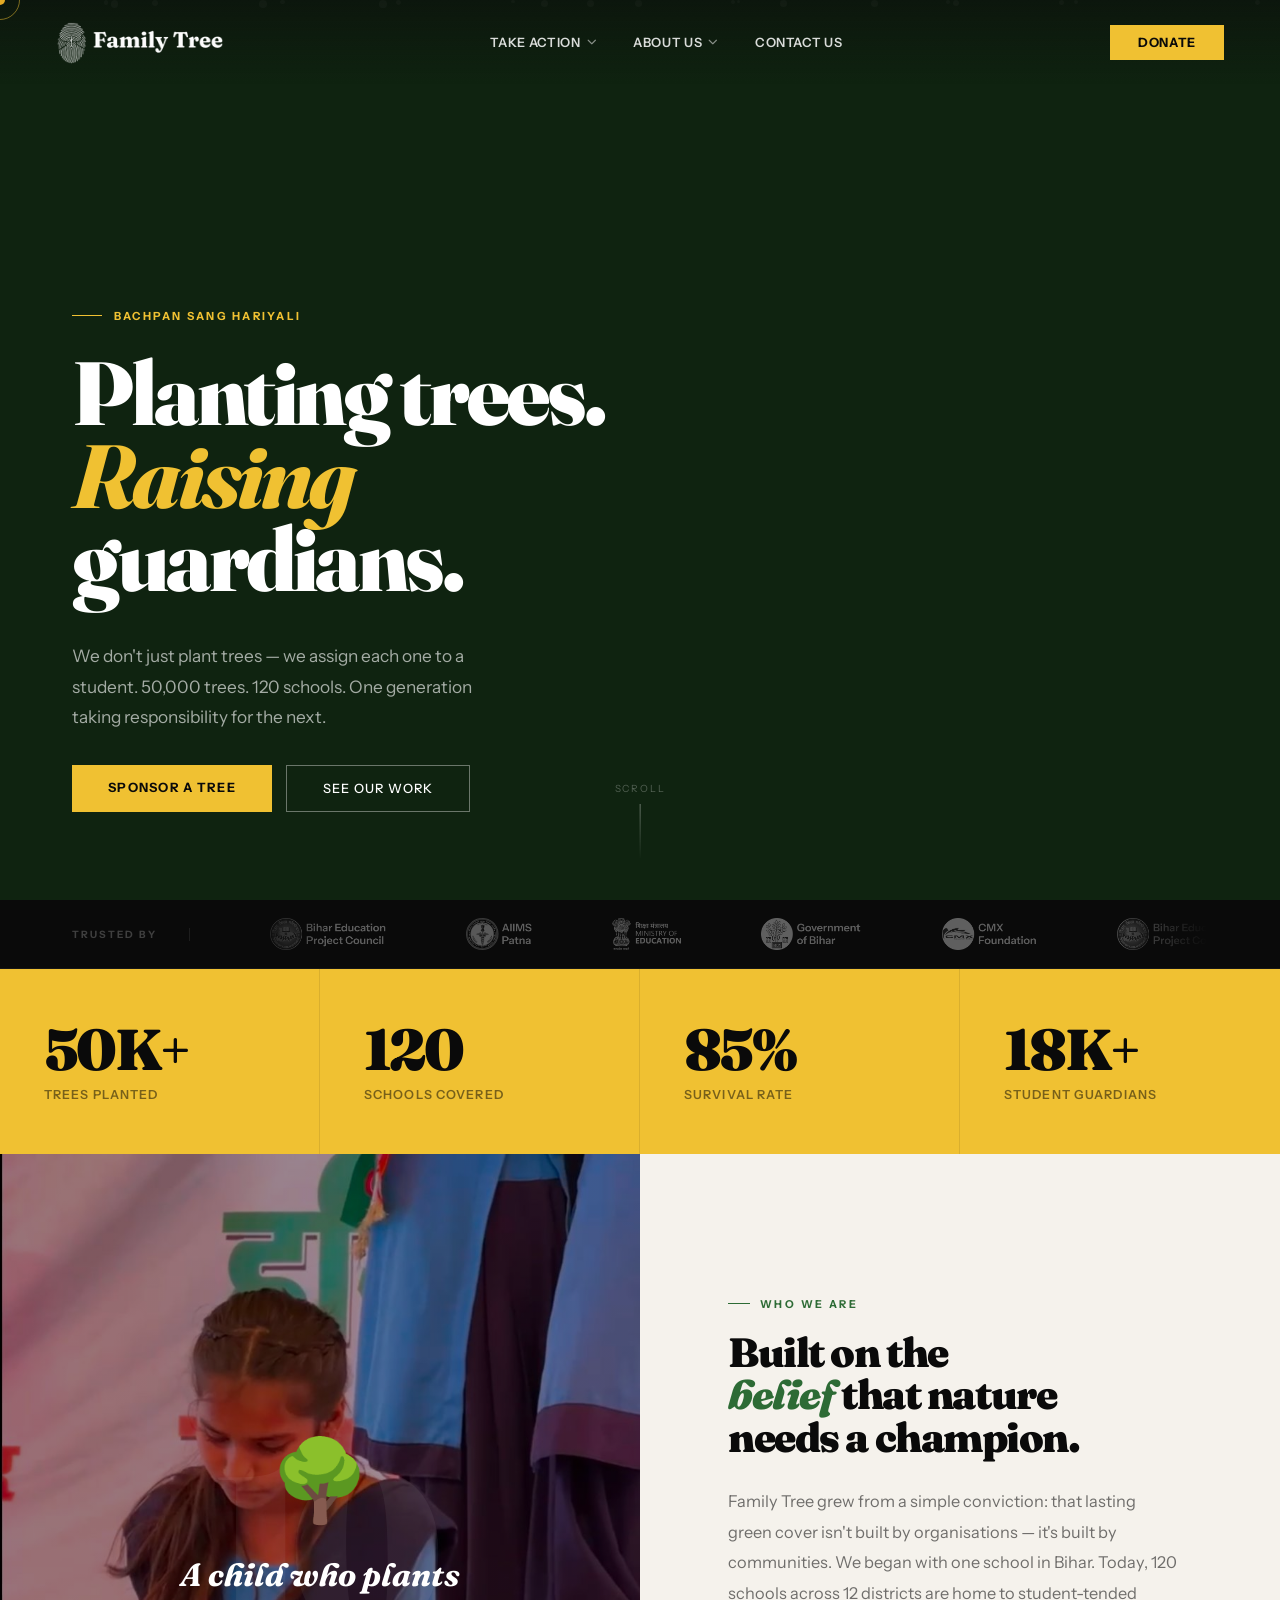
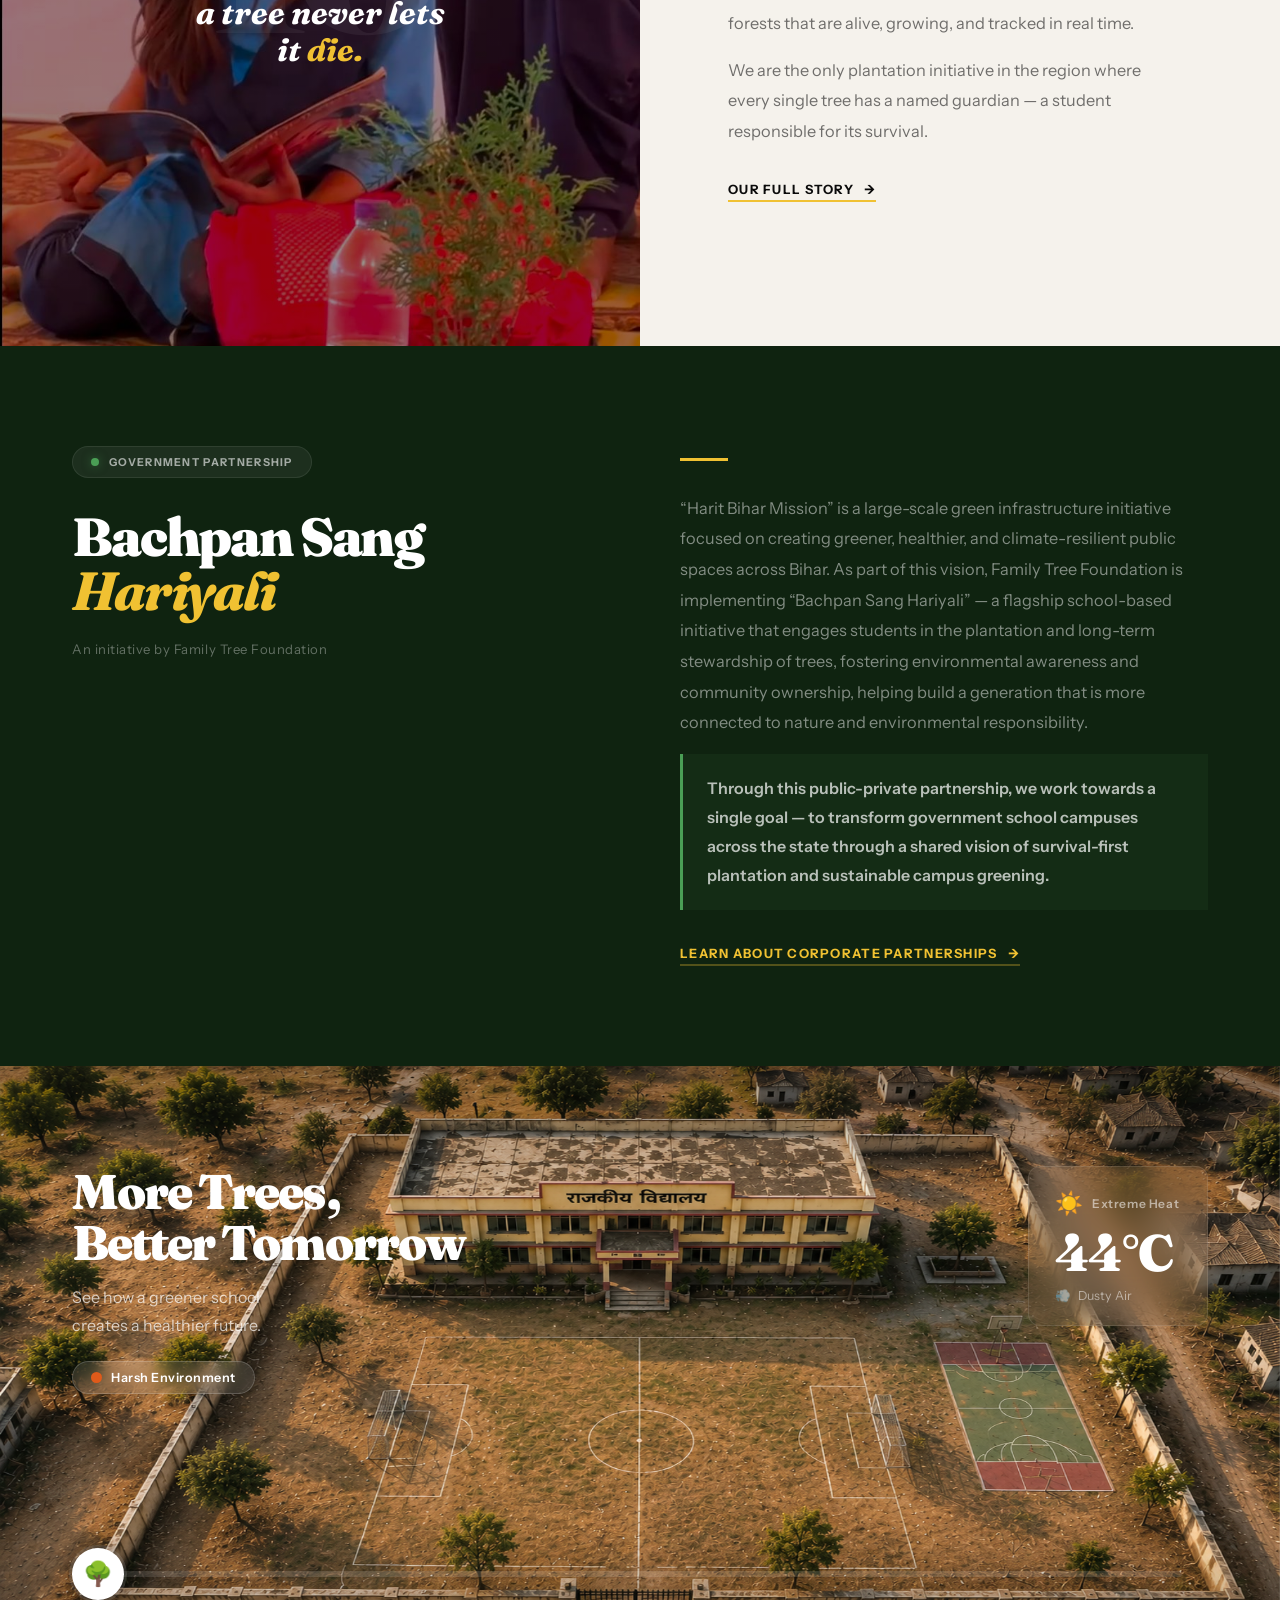
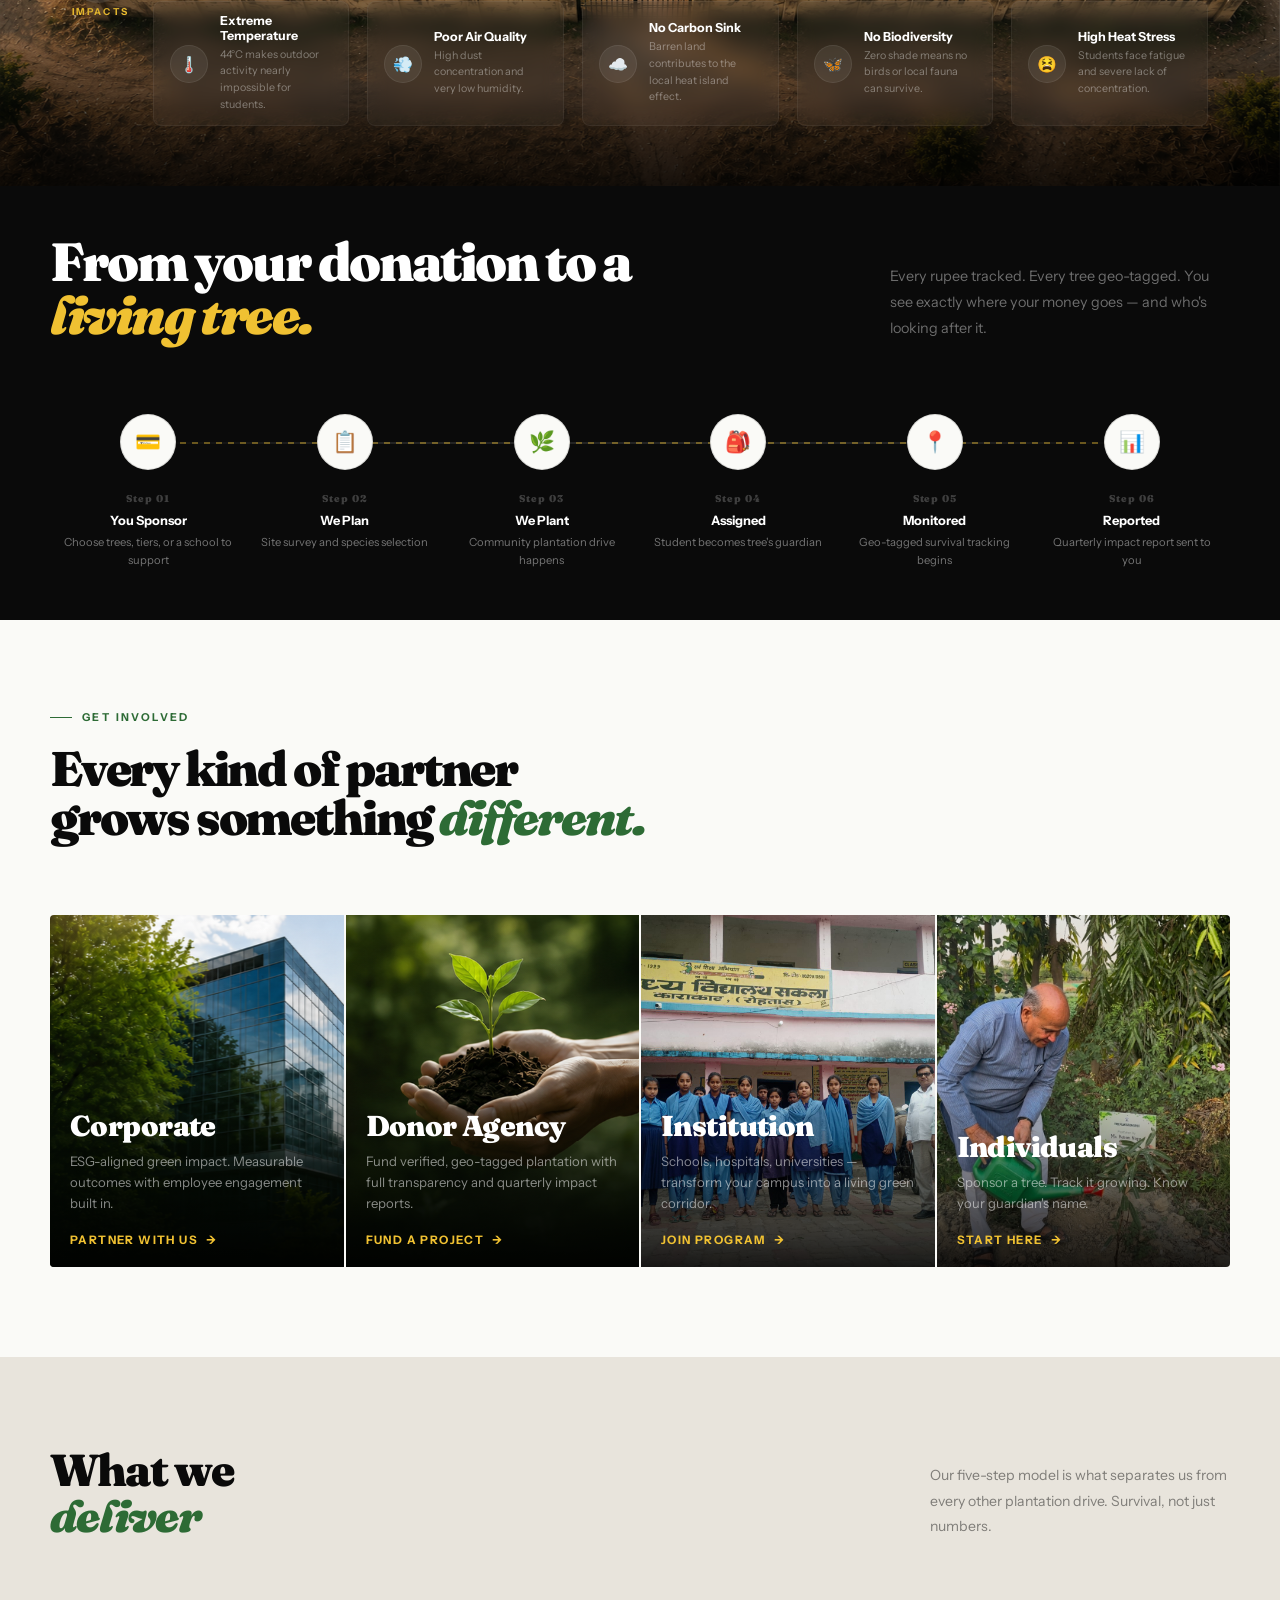
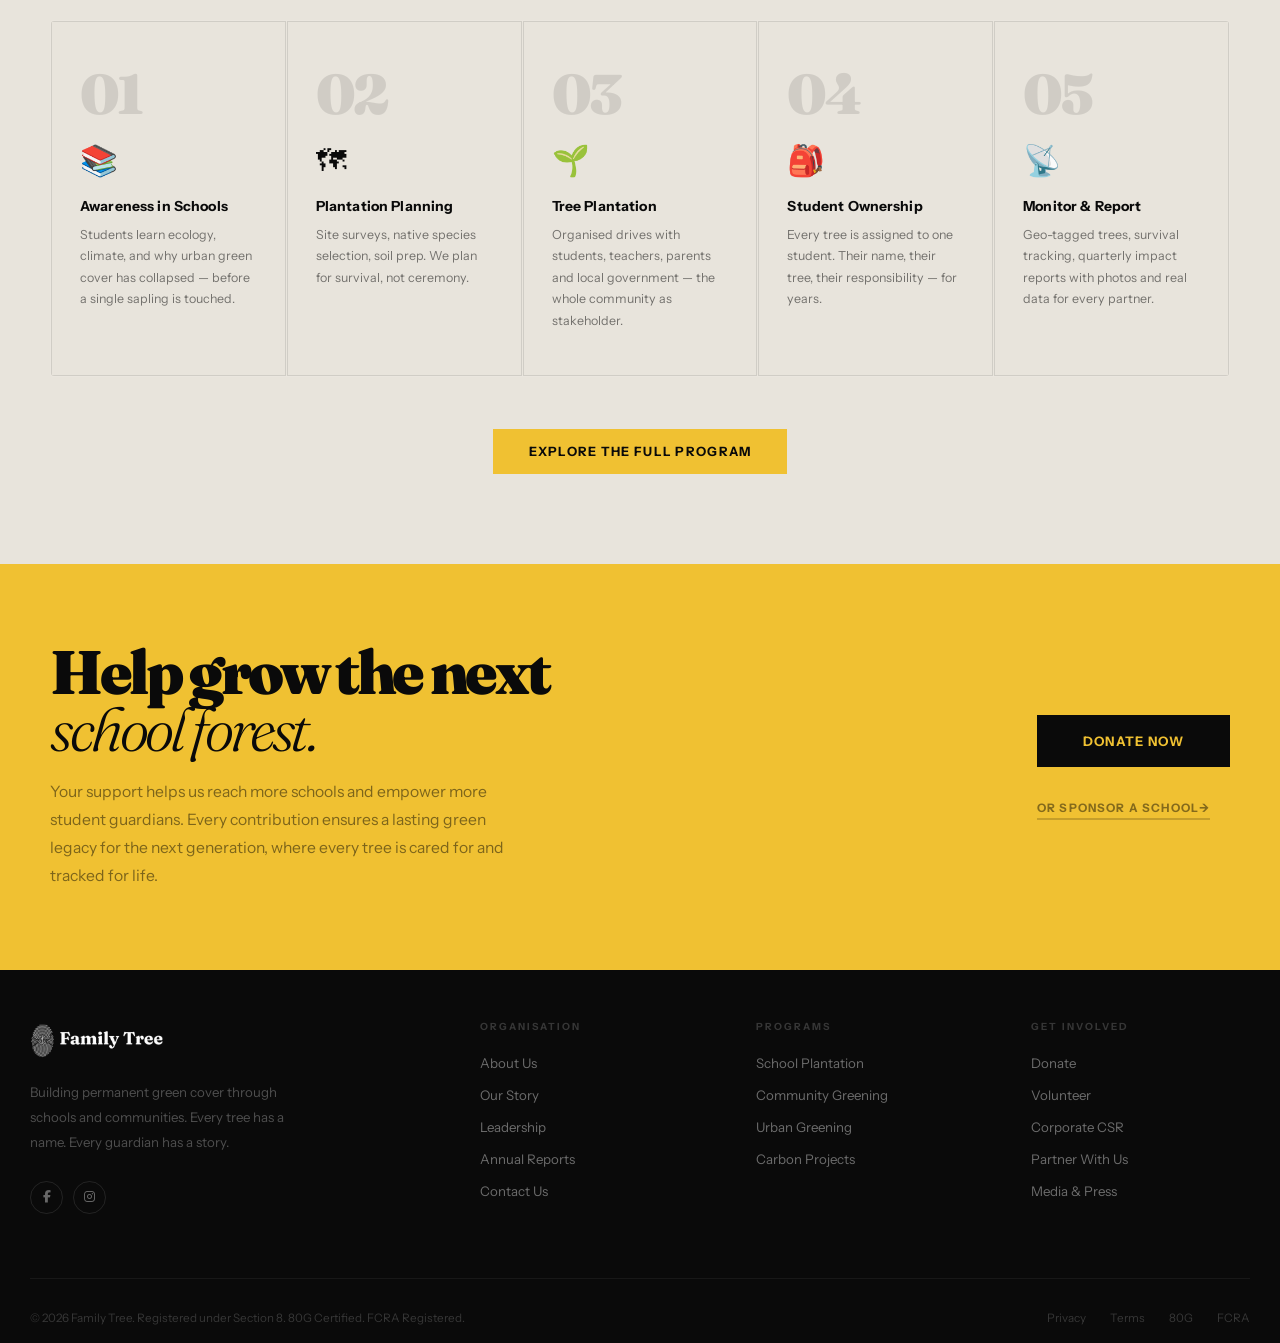
==== commit 9026b877: "Create premium Contact Us page and update site navigation" ====
--- a/index.html
+++ b/index.html
@@ -65,7 +65,7 @@
           </div>
         </div>
       </div>
-      <a href="about" class="nav-link">Why Tree?</a>
+      <a href="contact" class="nav-link">Contact Us</a>
     </div>
     <a href="mailto:info@familytreeindia.org?subject=Donation Inquiry" class="nav-donate">Donate</a>
     <button class="nav-mob-btn" id="mobBtn">
@@ -82,7 +82,7 @@
     <div class="mm-links">
       <a href="corporate" class="mm-link">Take Action</a>
       <a href="about" class="mm-link">About Us</a>
-      <a href="about" class="mm-link">Why Tree?</a>
+      <a href="contact" class="mm-link">Contact Us</a>
       <a href="mailto:info@familytreeindia.org?subject=Donation Inquiry" class="mm-donate">Donate Now</a>
     </div>
   </div>
@@ -473,6 +473,7 @@
           <li><a href="about">Our Story</a></li>
           <li><a href="about">Leadership</a></li>
           <li><a href="about">Annual Reports</a></li>
+          <li><a href="contact">Contact Us</a></li>
         </ul>
       </div>
       <div class="foot-col">
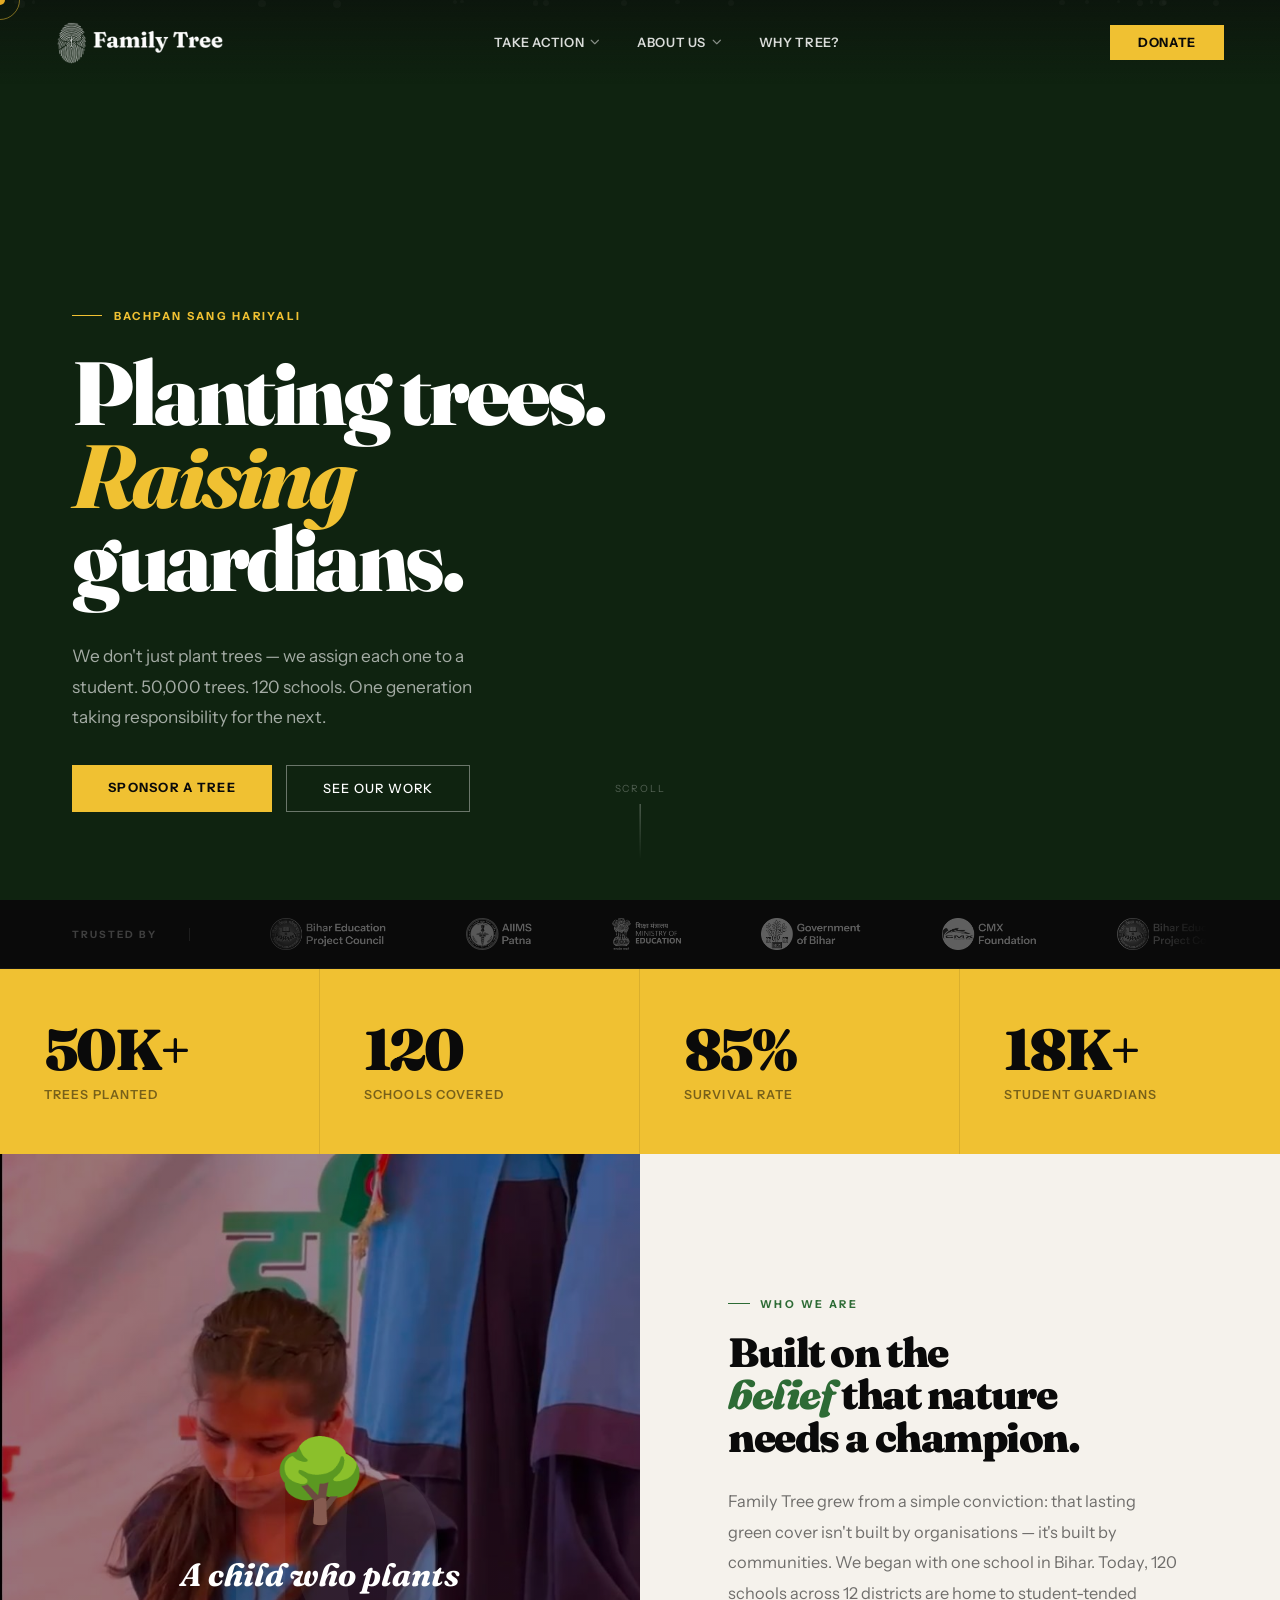
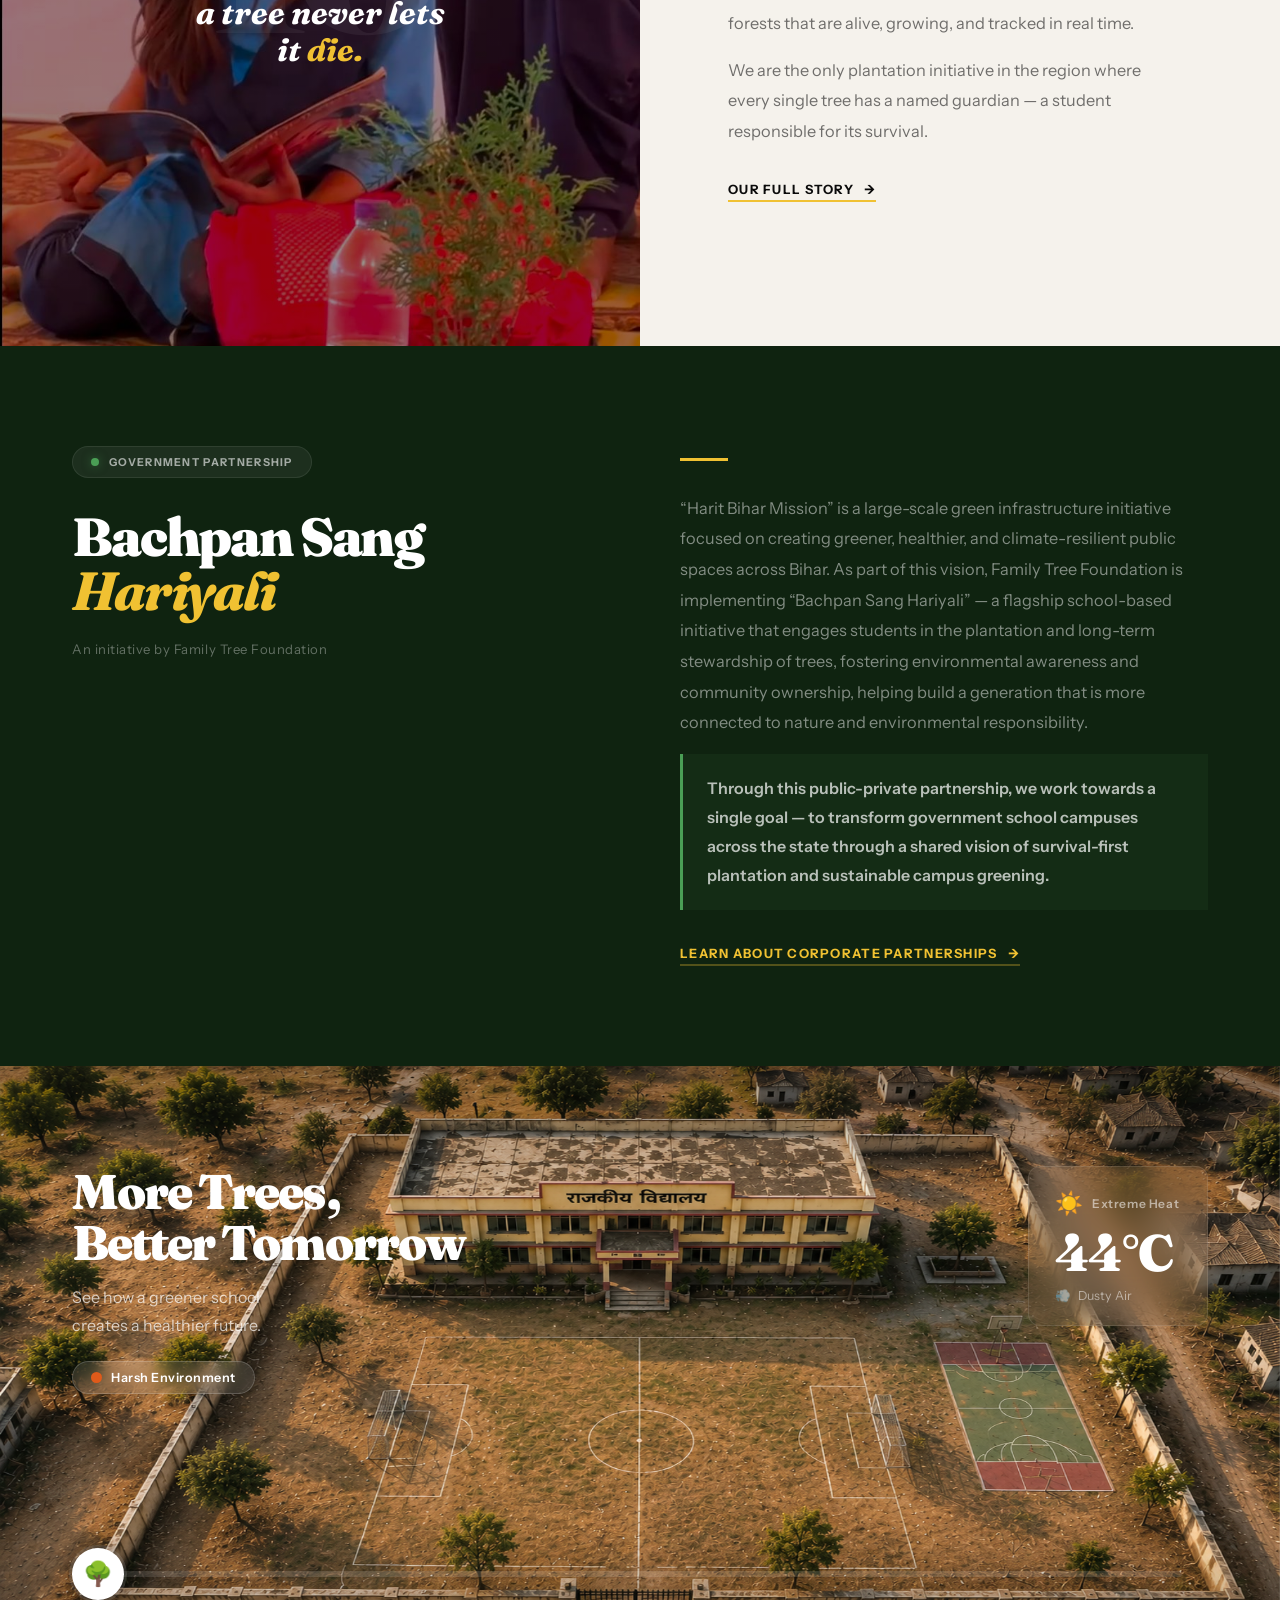
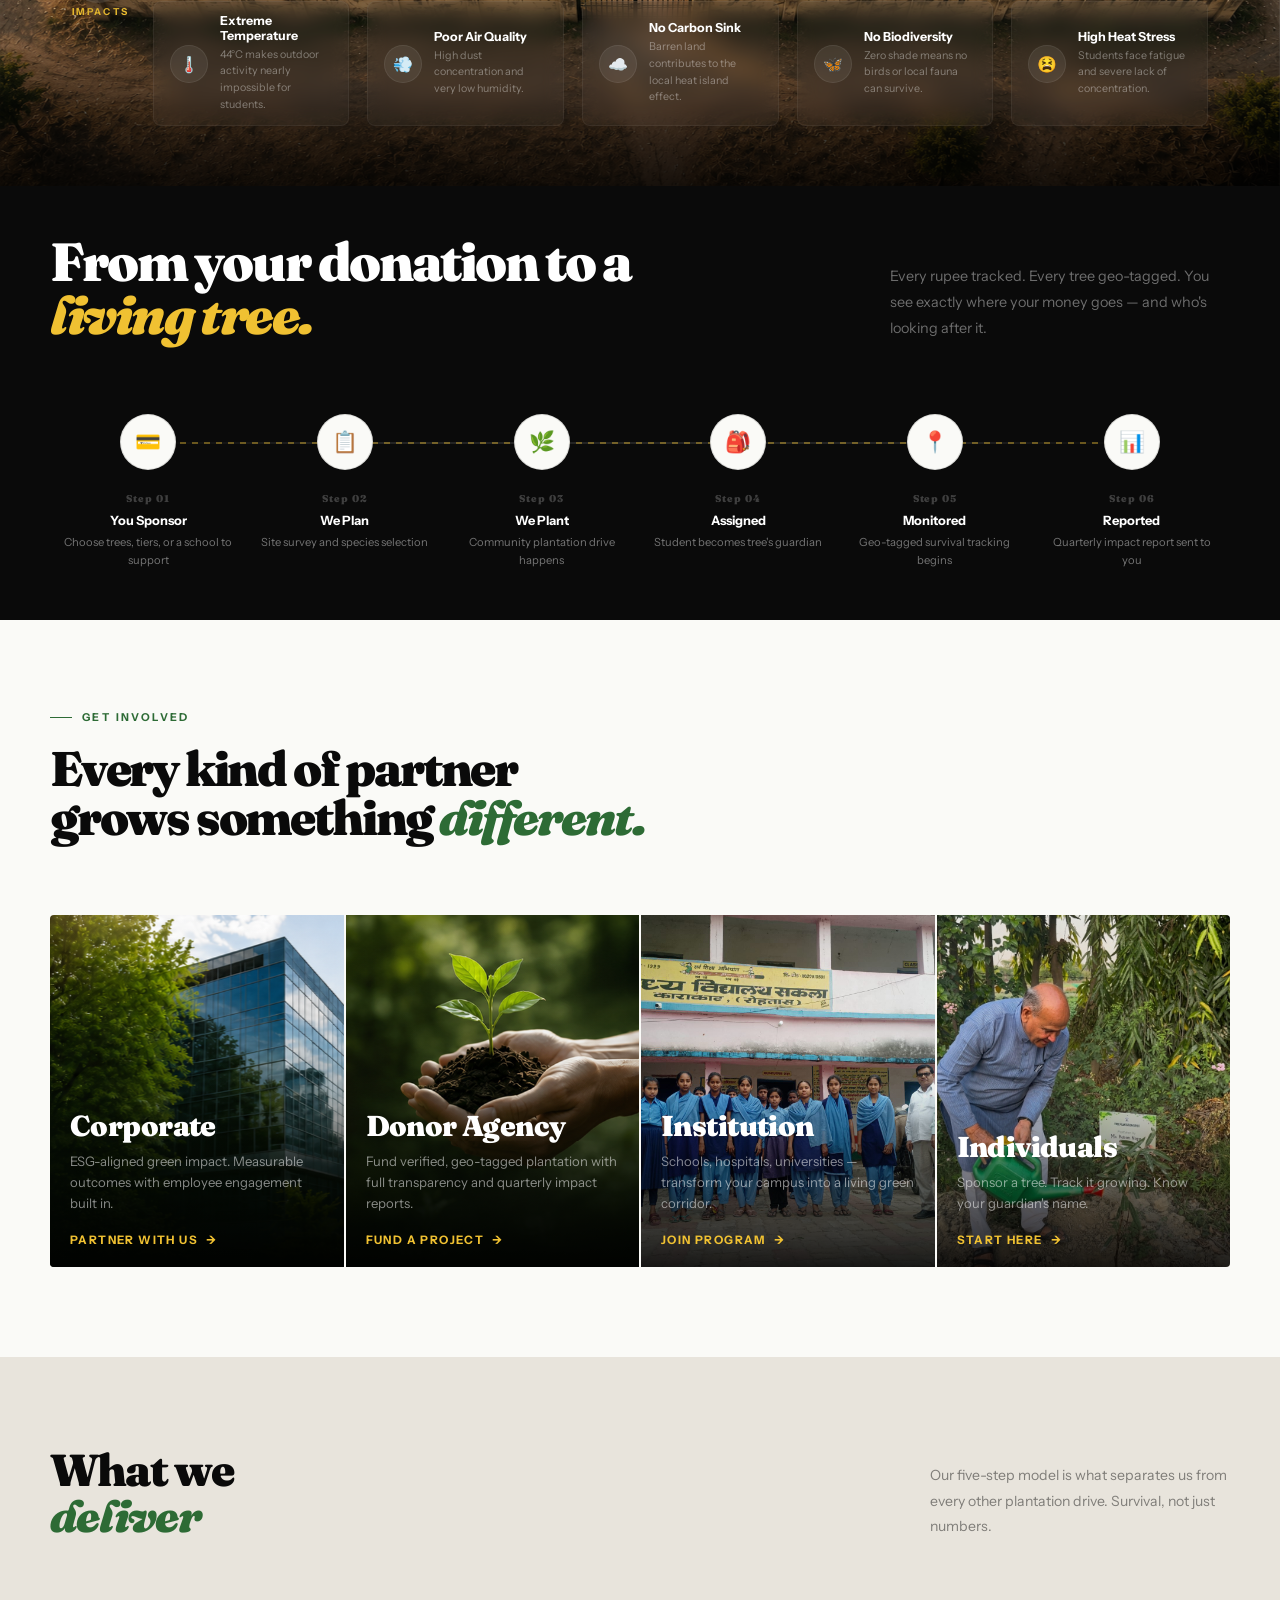
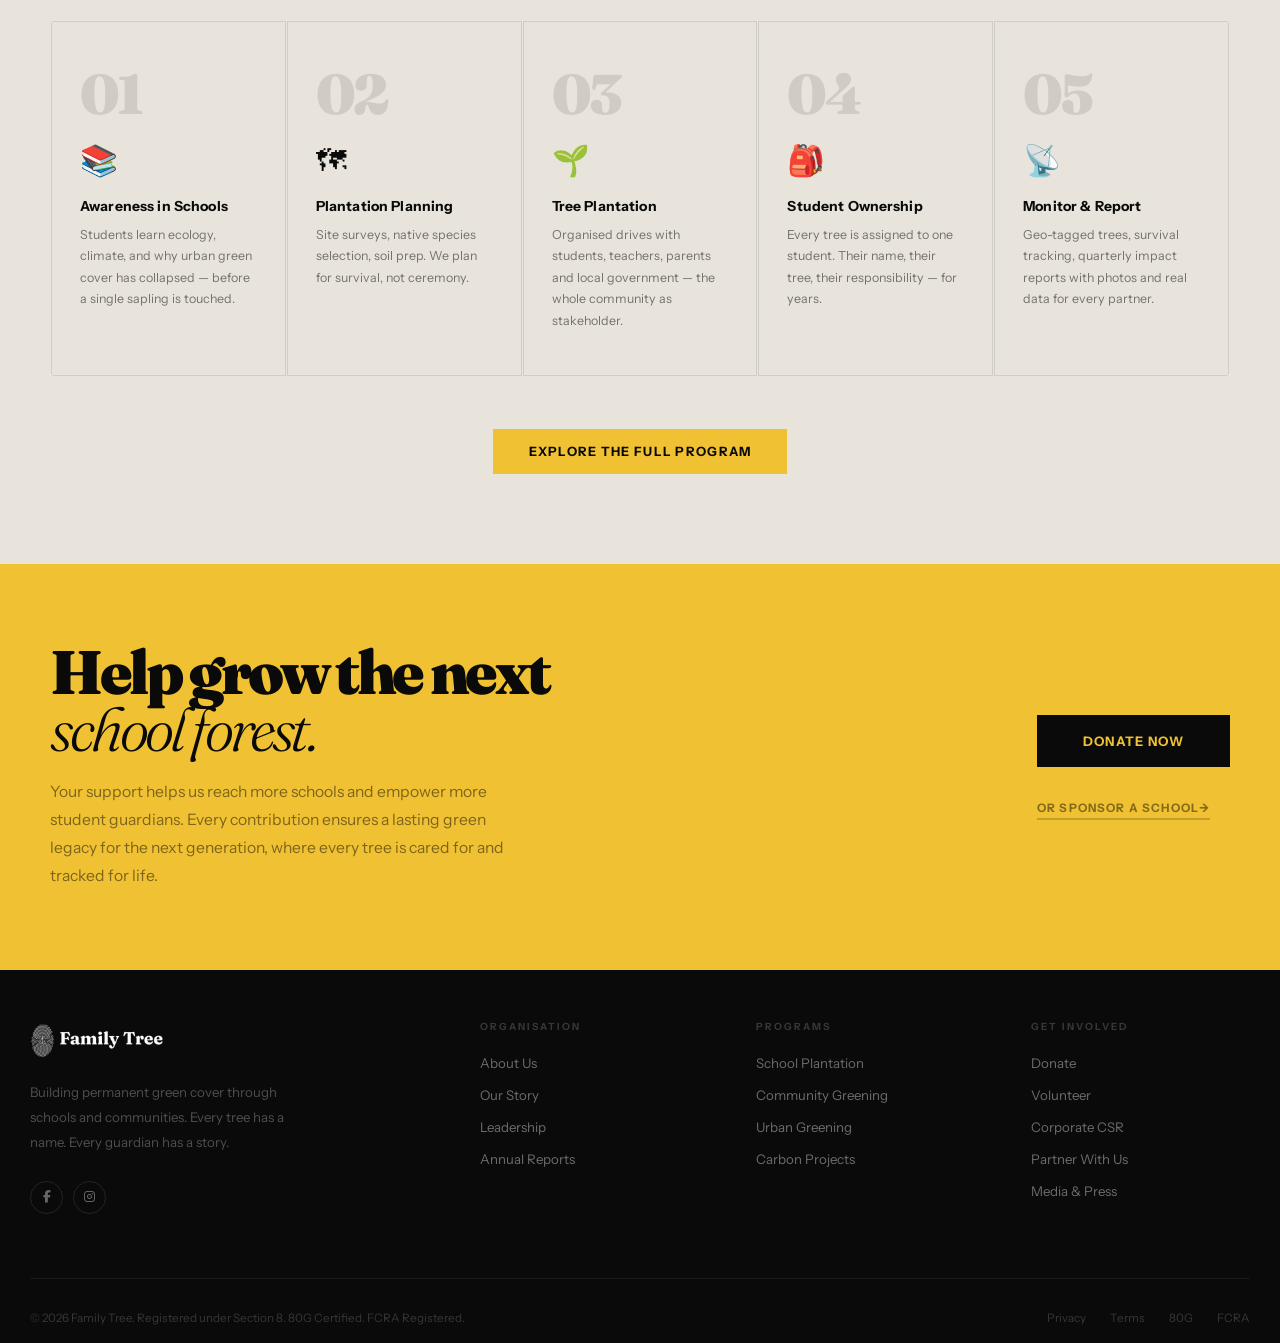
==== commit e98e0f86: "Final cleanup of links, emails, and unused files" ====
--- a/index.html
+++ b/index.html
@@ -65,7 +65,7 @@
           </div>
         </div>
       </div>
-      <a href="contact" class="nav-link">Contact Us</a>
+      <a href="about" class="nav-link">Why Tree?</a>
     </div>
     <a href="mailto:info@familytreeindia.org?subject=Donation Inquiry" class="nav-donate">Donate</a>
     <button class="nav-mob-btn" id="mobBtn">
@@ -82,7 +82,7 @@
     <div class="mm-links">
       <a href="corporate" class="mm-link">Take Action</a>
       <a href="about" class="mm-link">About Us</a>
-      <a href="contact" class="mm-link">Contact Us</a>
+      <a href="about" class="mm-link">Why Tree?</a>
       <a href="mailto:info@familytreeindia.org?subject=Donation Inquiry" class="mm-donate">Donate Now</a>
     </div>
   </div>
@@ -473,7 +473,6 @@
           <li><a href="about">Our Story</a></li>
           <li><a href="about">Leadership</a></li>
           <li><a href="about">Annual Reports</a></li>
-          <li><a href="contact">Contact Us</a></li>
         </ul>
       </div>
       <div class="foot-col">
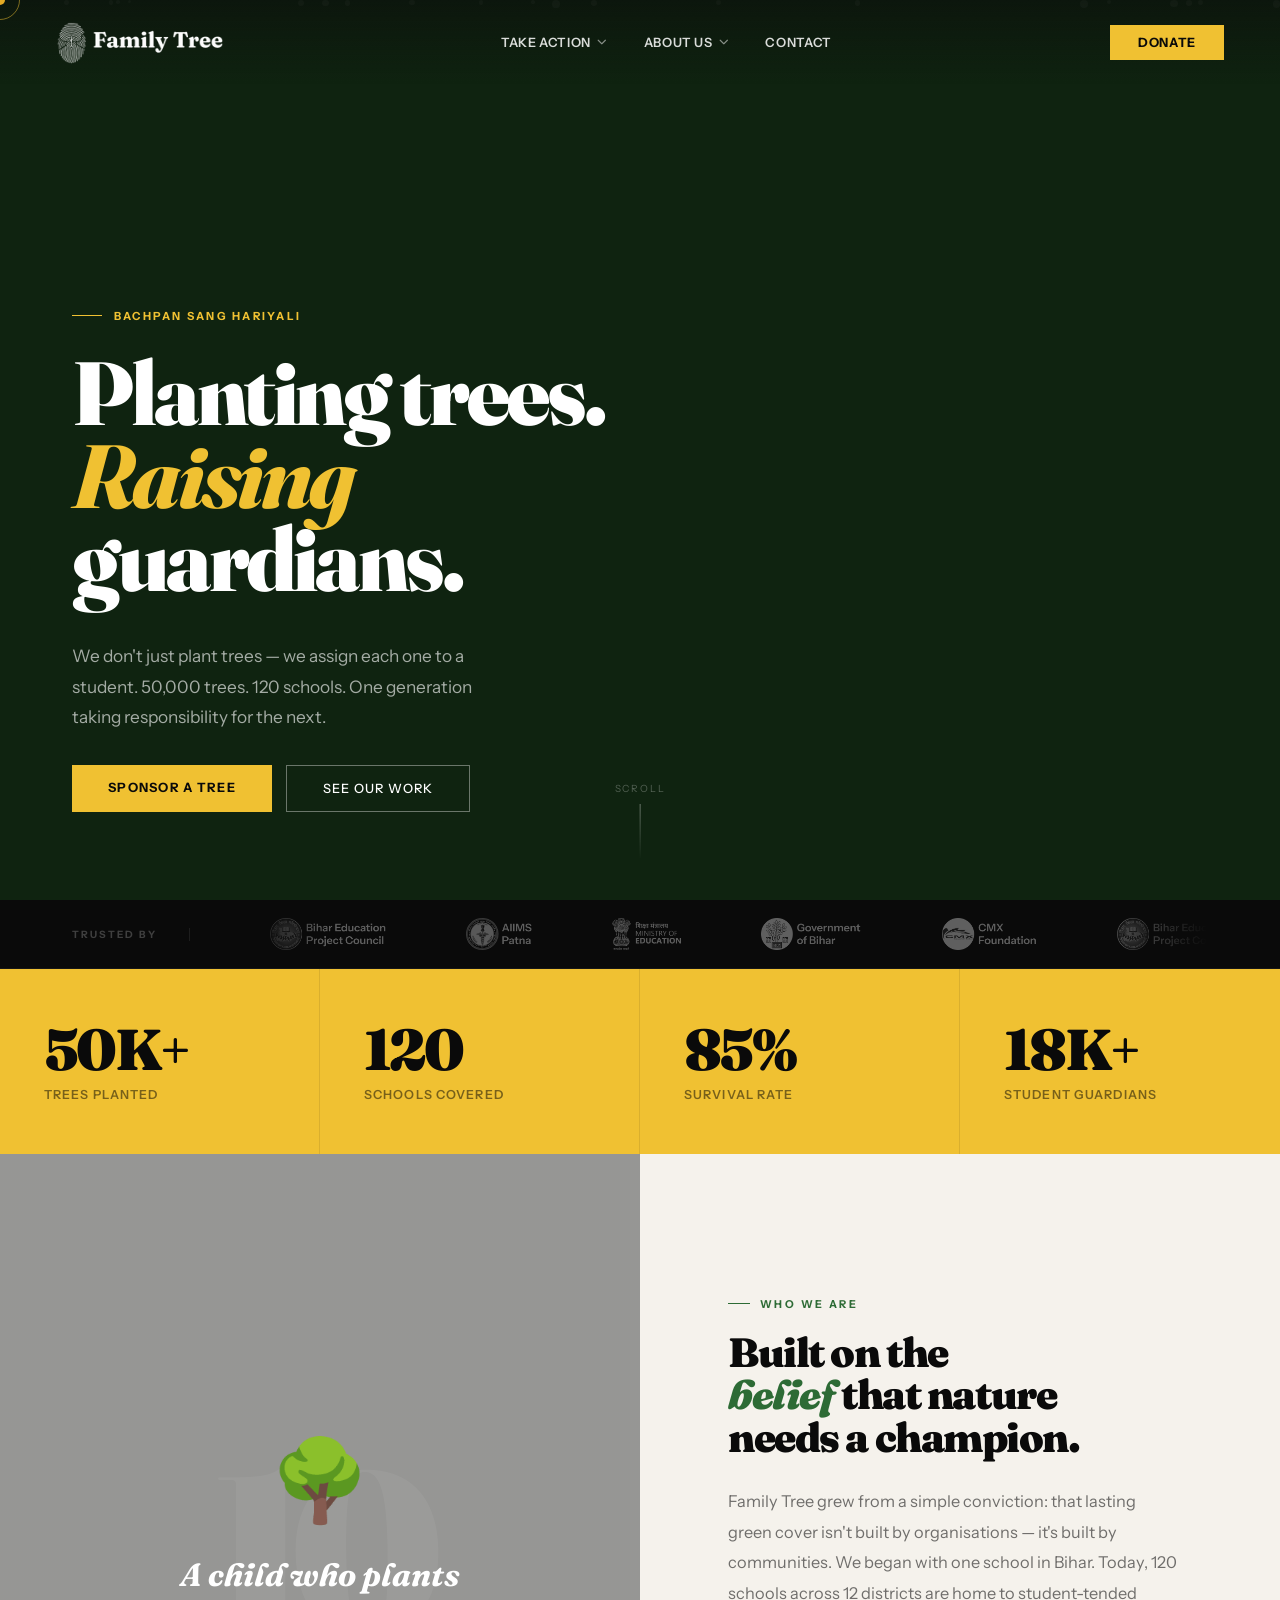
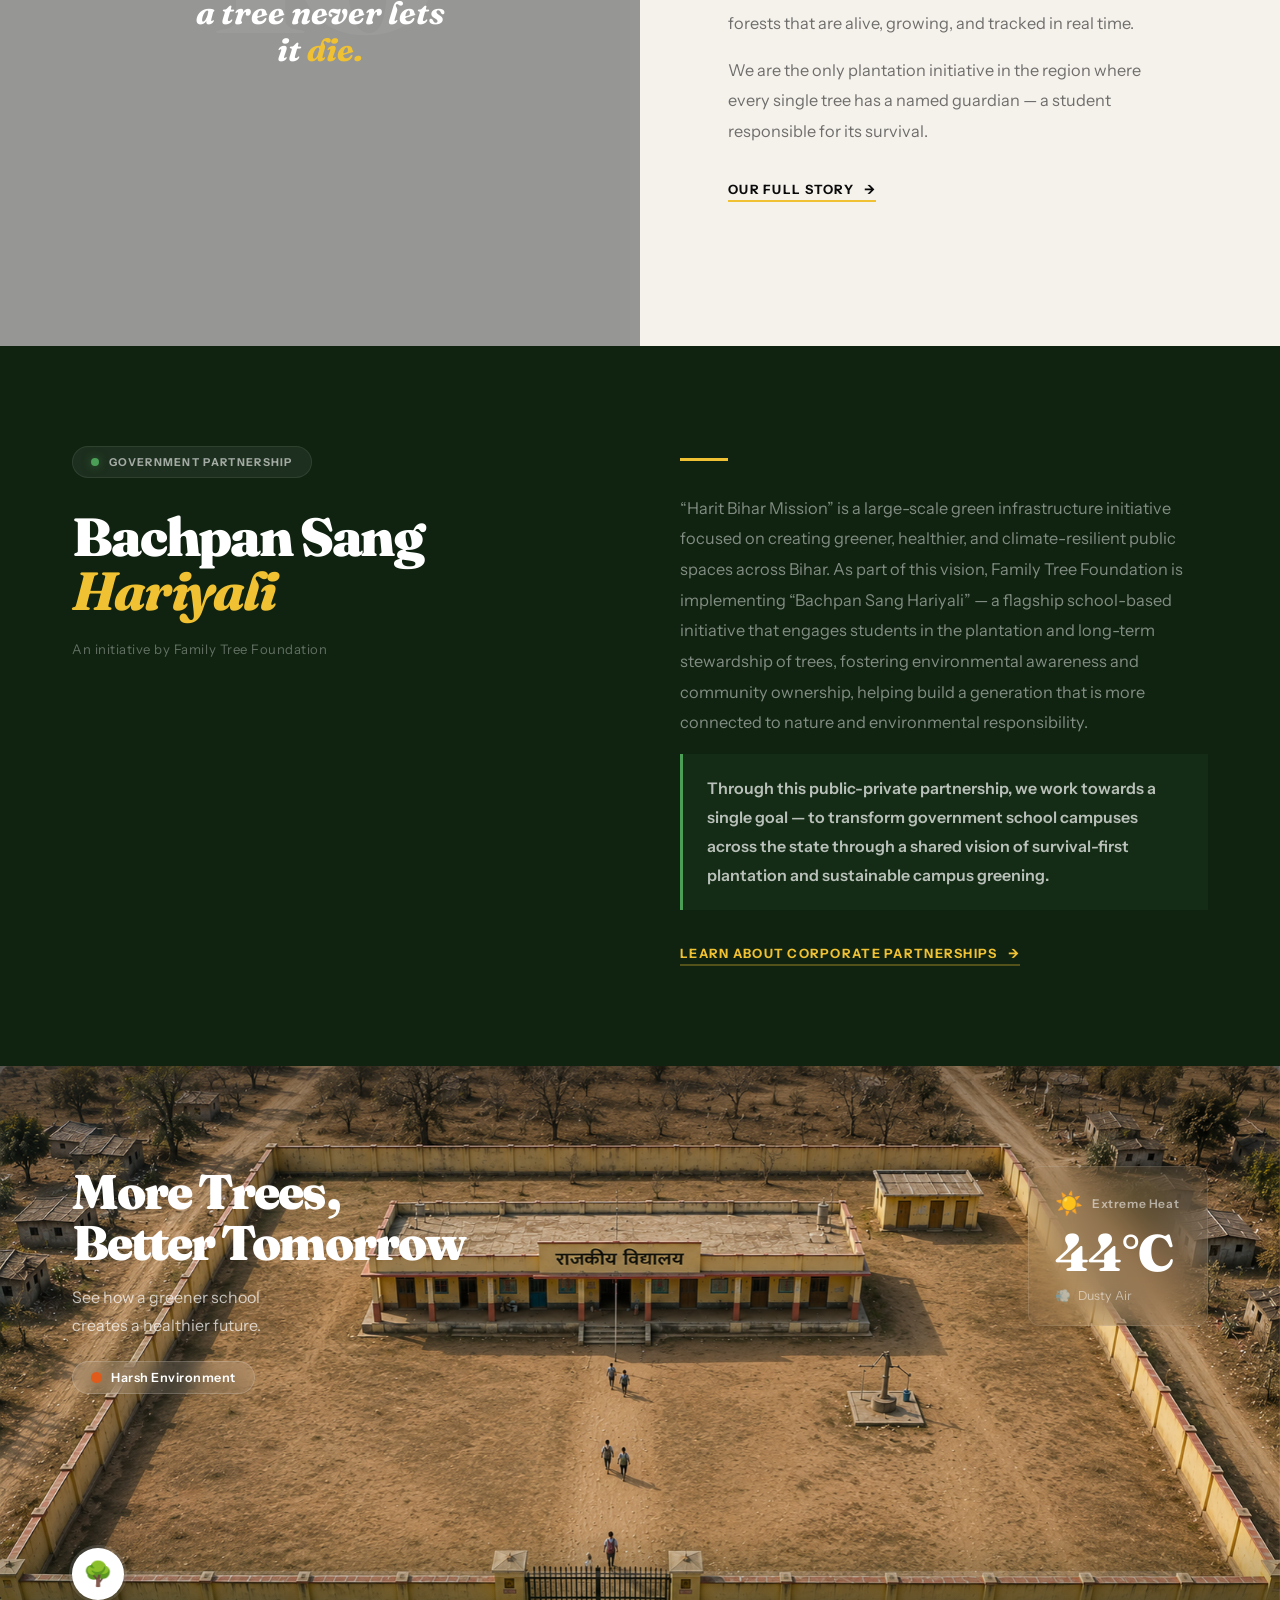
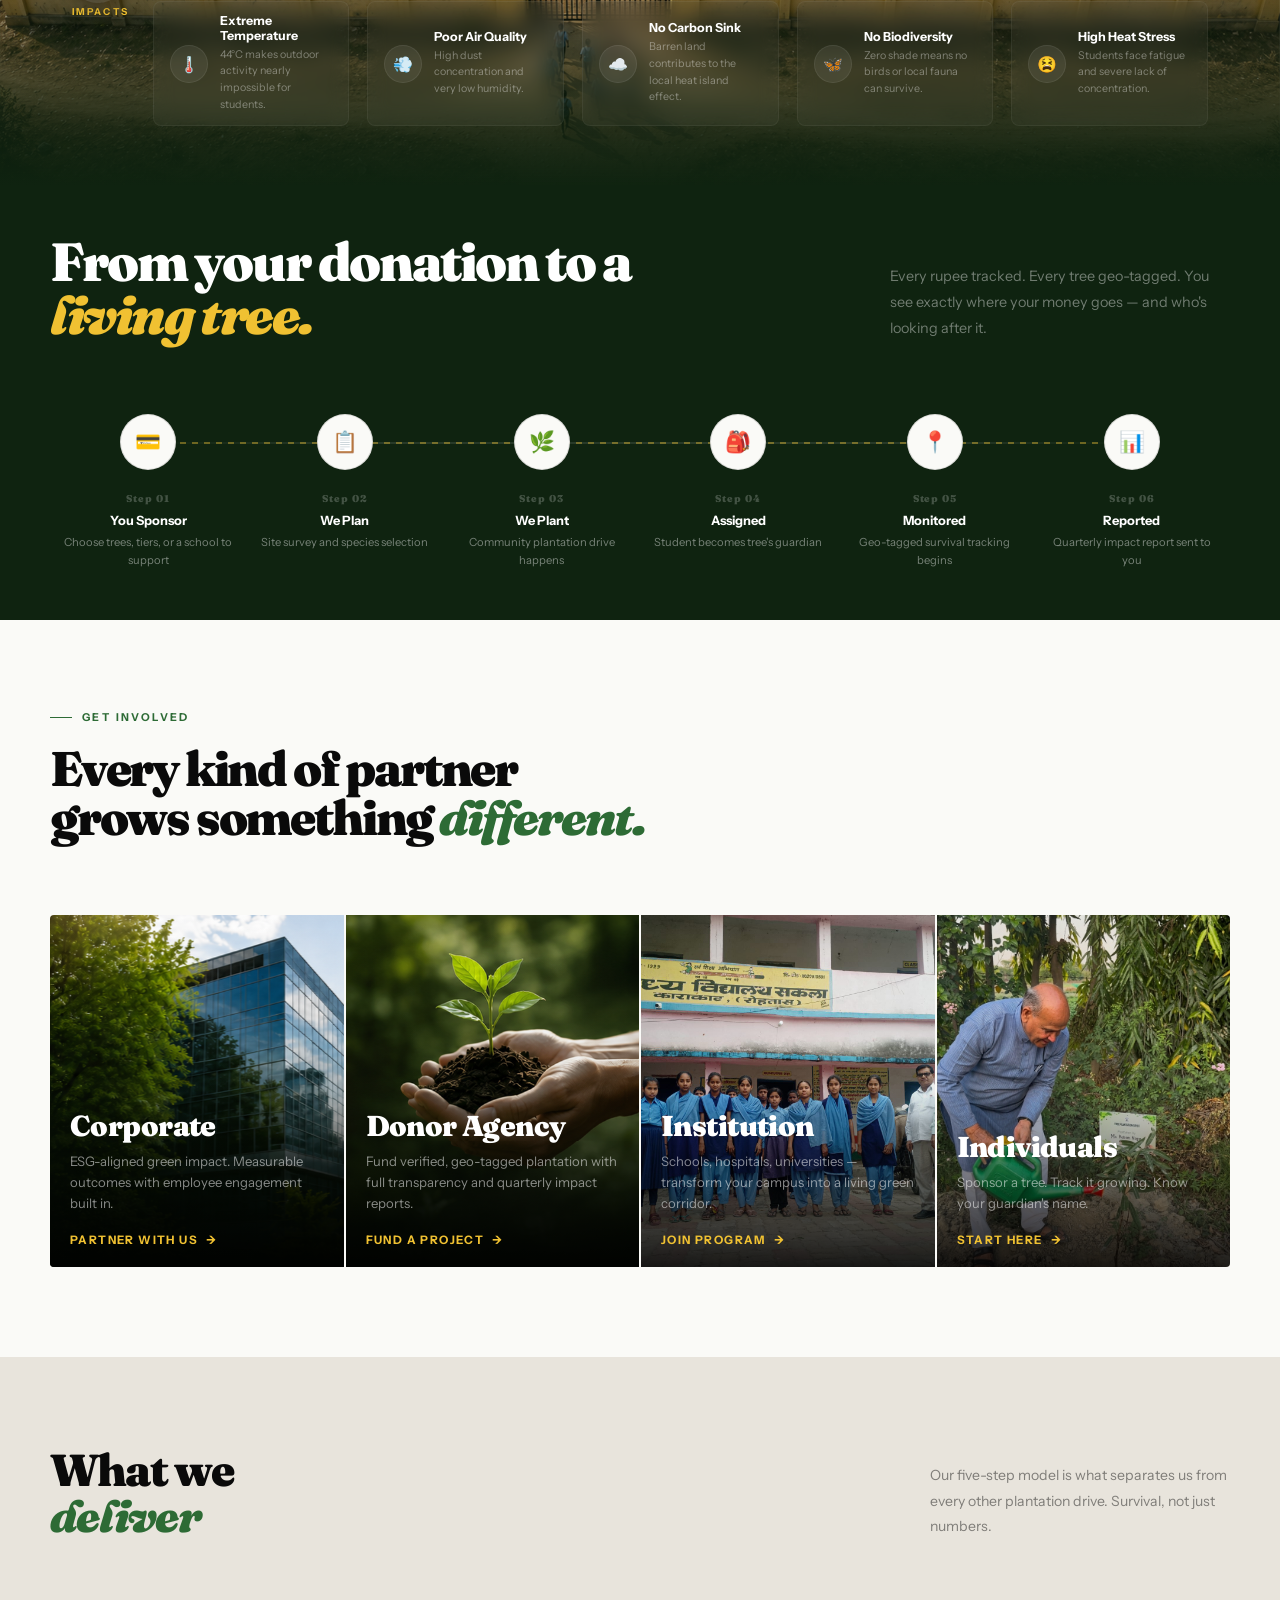
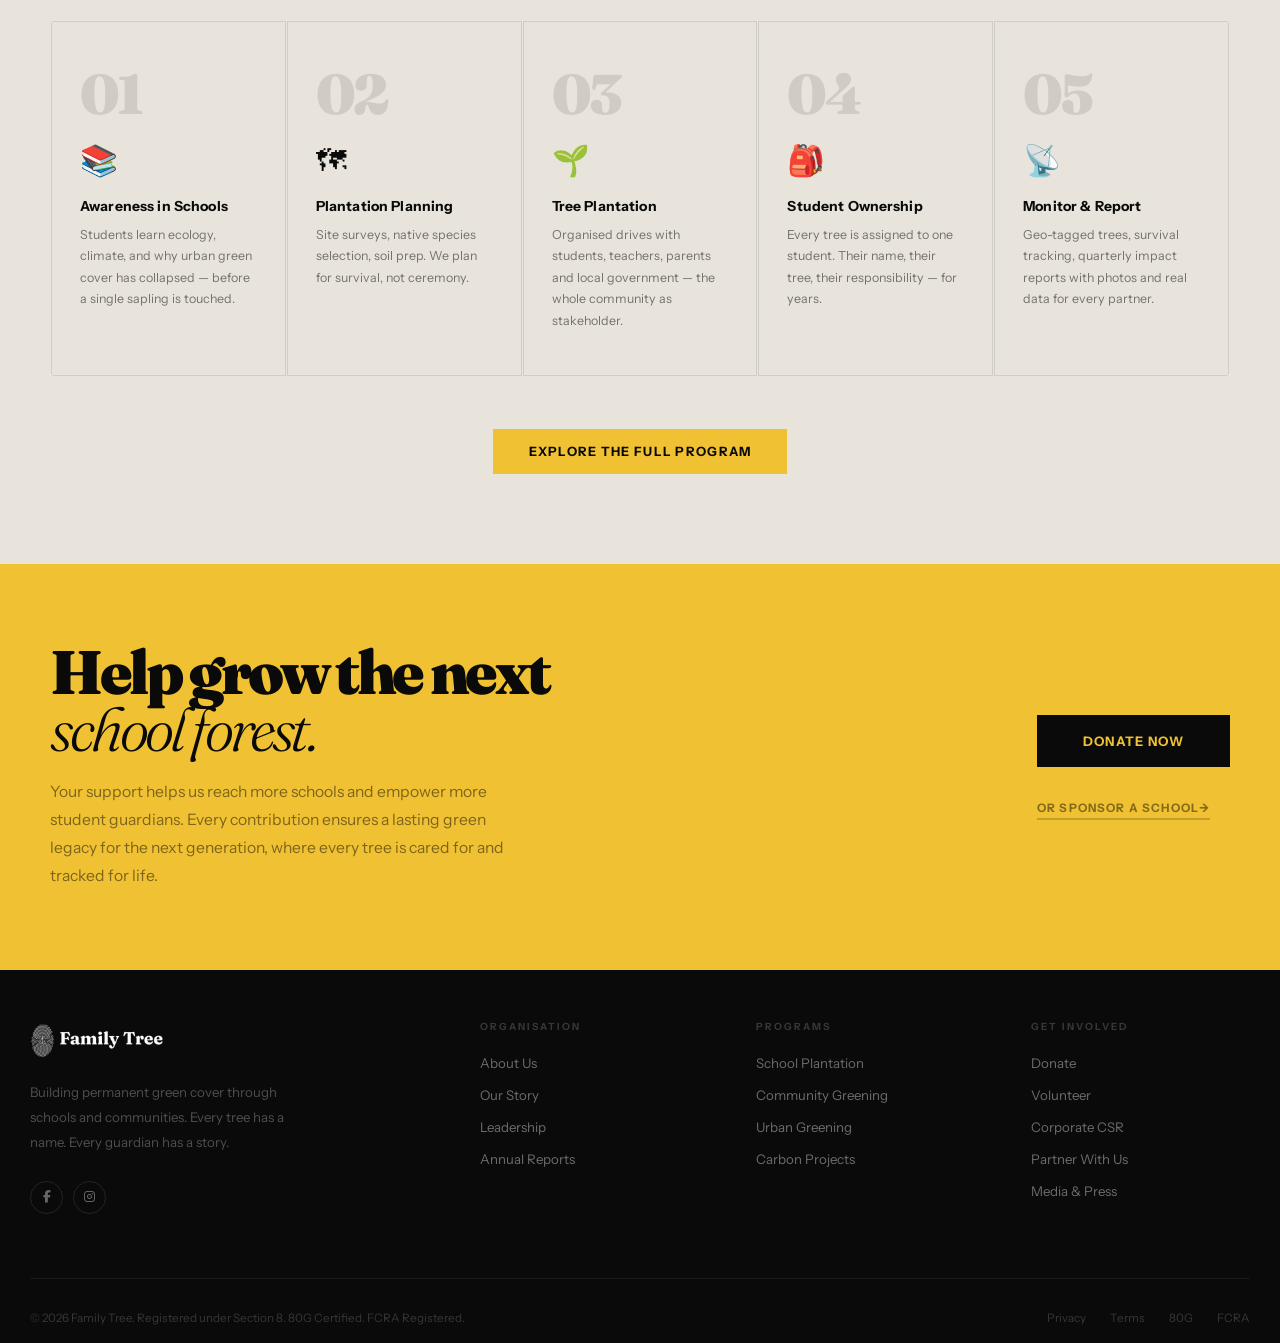
==== commit 4f8159f7: "Add Contact Us page, update About page metrics and comparison layout, and refine navigation" ====
--- a/index.html
+++ b/index.html
@@ -50,22 +50,22 @@
         <a href="#" class="nav-link">About Us <i class="fa-solid fa-chevron-down dropdown-icon"></i></a>
         <div class="dropdown-menu">
           <div class="dropdown-inner">
-            <a href="about" class="dropdown-link">
+            <a href="about#story" class="dropdown-link">
               <span class="dl-title">Our Story</span>
               <span class="dl-desc">From one school to many</span>
             </a>
-            <a href="about" class="dropdown-link">
+            <a href="about#leadership" class="dropdown-link">
               <span class="dl-title">Leadership</span>
               <span class="dl-desc">Meet the visionaries</span>
             </a>
-            <a href="about" class="dropdown-link">
+            <a href="about#impact" class="dropdown-link">
               <span class="dl-title">Impact Reports</span>
               <span class="dl-desc">Transparency in action</span>
             </a>
           </div>
         </div>
       </div>
-      <a href="about" class="nav-link">Why Tree?</a>
+      <a href="contact" class="nav-link">Contact</a>
     </div>
     <a href="mailto:info@familytreeindia.org?subject=Donation Inquiry" class="nav-donate">Donate</a>
     <button class="nav-mob-btn" id="mobBtn">
@@ -82,7 +82,7 @@
     <div class="mm-links">
       <a href="corporate" class="mm-link">Take Action</a>
       <a href="about" class="mm-link">About Us</a>
-      <a href="about" class="mm-link">Why Tree?</a>
+      <a href="contact" class="mm-link">Contact Us</a>
       <a href="mailto:info@familytreeindia.org?subject=Donation Inquiry" class="mm-donate">Donate Now</a>
     </div>
   </div>
@@ -207,9 +207,9 @@
   <section class="transform-sec" id="transformSec">
     <div class="ts-bg-wrap">
       <!-- Stage 0: No Trees — swap image path as needed -->
-      <div class="ts-bg ts-active" style="background-image:url('img/temp/33degree.png')"></div>
-      <div class="ts-bg" style="background-image:url('img/temp/28degree.png')"></div>
-      <div class="ts-bg" style="background-image:url('img/temp/23degree.png')"></div>
+      <div class="ts-bg ts-active" style="background-image:url('img/temp/44degree.png')"></div>
+      <div class="ts-bg" style="background-image:url('img/temp/42degree.png')"></div>
+      <div class="ts-bg" style="background-image:url('img/temp/39degree.png')"></div>
     </div>
     <div class="ts-overlay"></div>
     <div class="ts-top-area">
--- a/style.css
+++ b/style.css
@@ -613,7 +613,7 @@
   position: relative;
   overflow: hidden;
   background: linear-gradient(rgba(0, 0, 0, 0.4), rgba(0, 0, 0, 0.4)),
-    url('img/4.jpeg') center/cover no-repeat;
+    url('img/who_we_are.png') center/cover no-repeat;
   display: flex;
   align-items: center;
   justify-content: center;
@@ -846,7 +846,7 @@
 
 /* PROGRAM */
 .program {
-  background: var(--black);
+  background: #0f2310;
   padding: 50px 50px;
 }
 
@@ -1108,7 +1108,7 @@
 .ts-bottom-panel {
   position: relative;
   z-index: 2;
-  background: linear-gradient(to top, rgba(0, 0, 0, 0.7) 0%, transparent 100%);
+  background: linear-gradient(to top, rgb(15 35 16) 0%, transparent 100%);
   padding: 40px 72px 60px;
 }
 
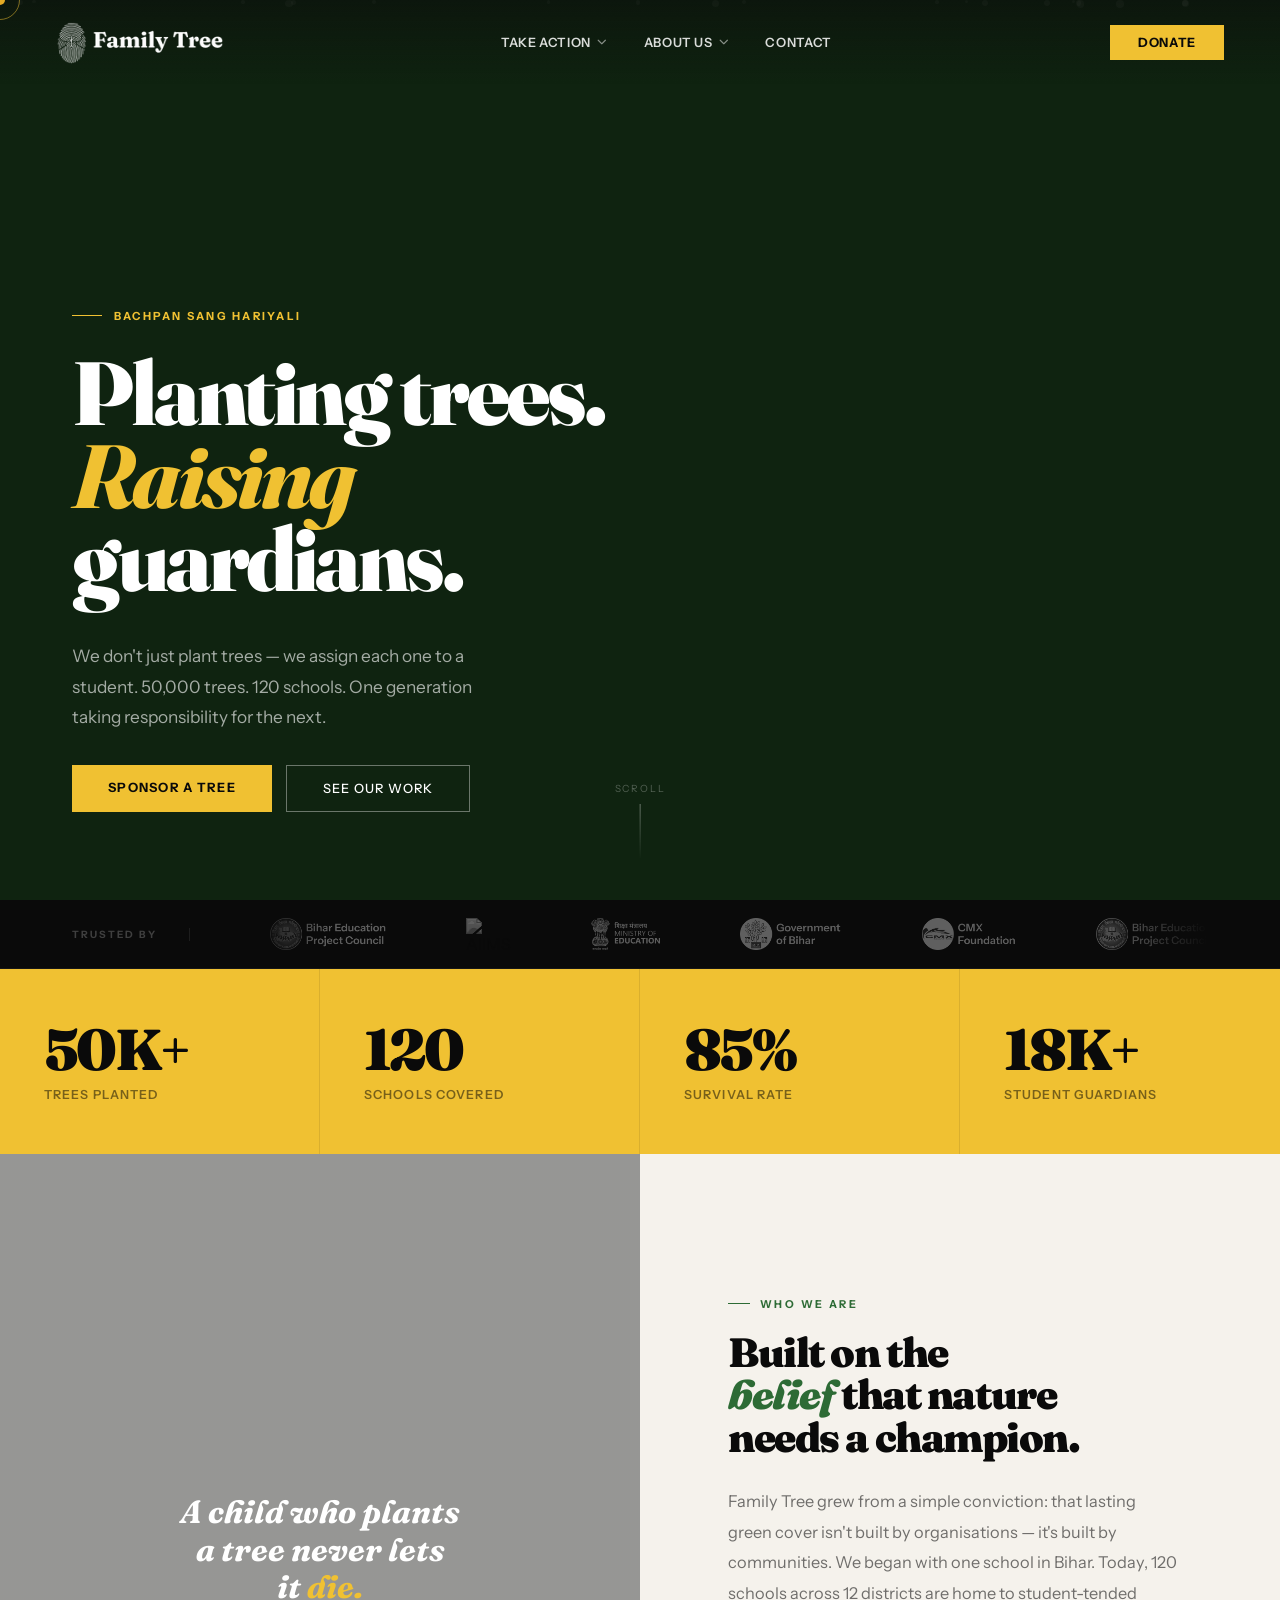
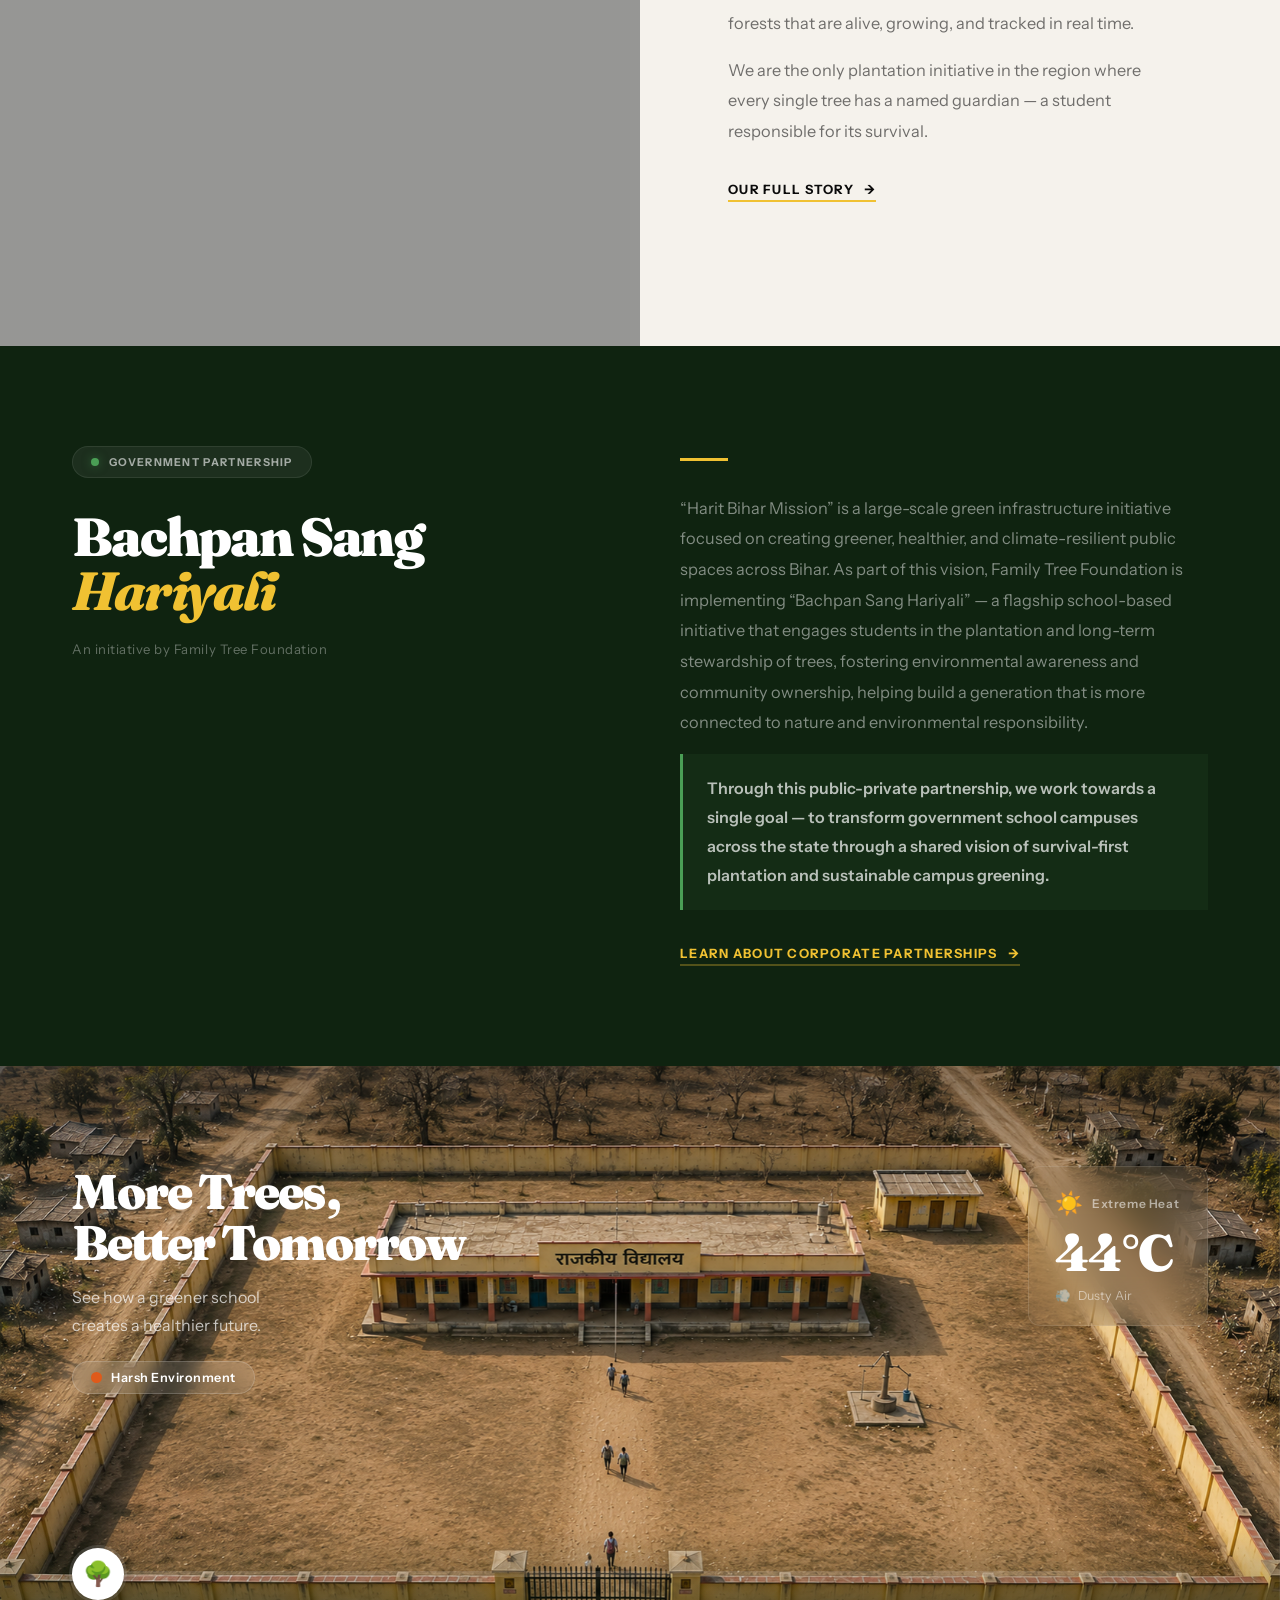
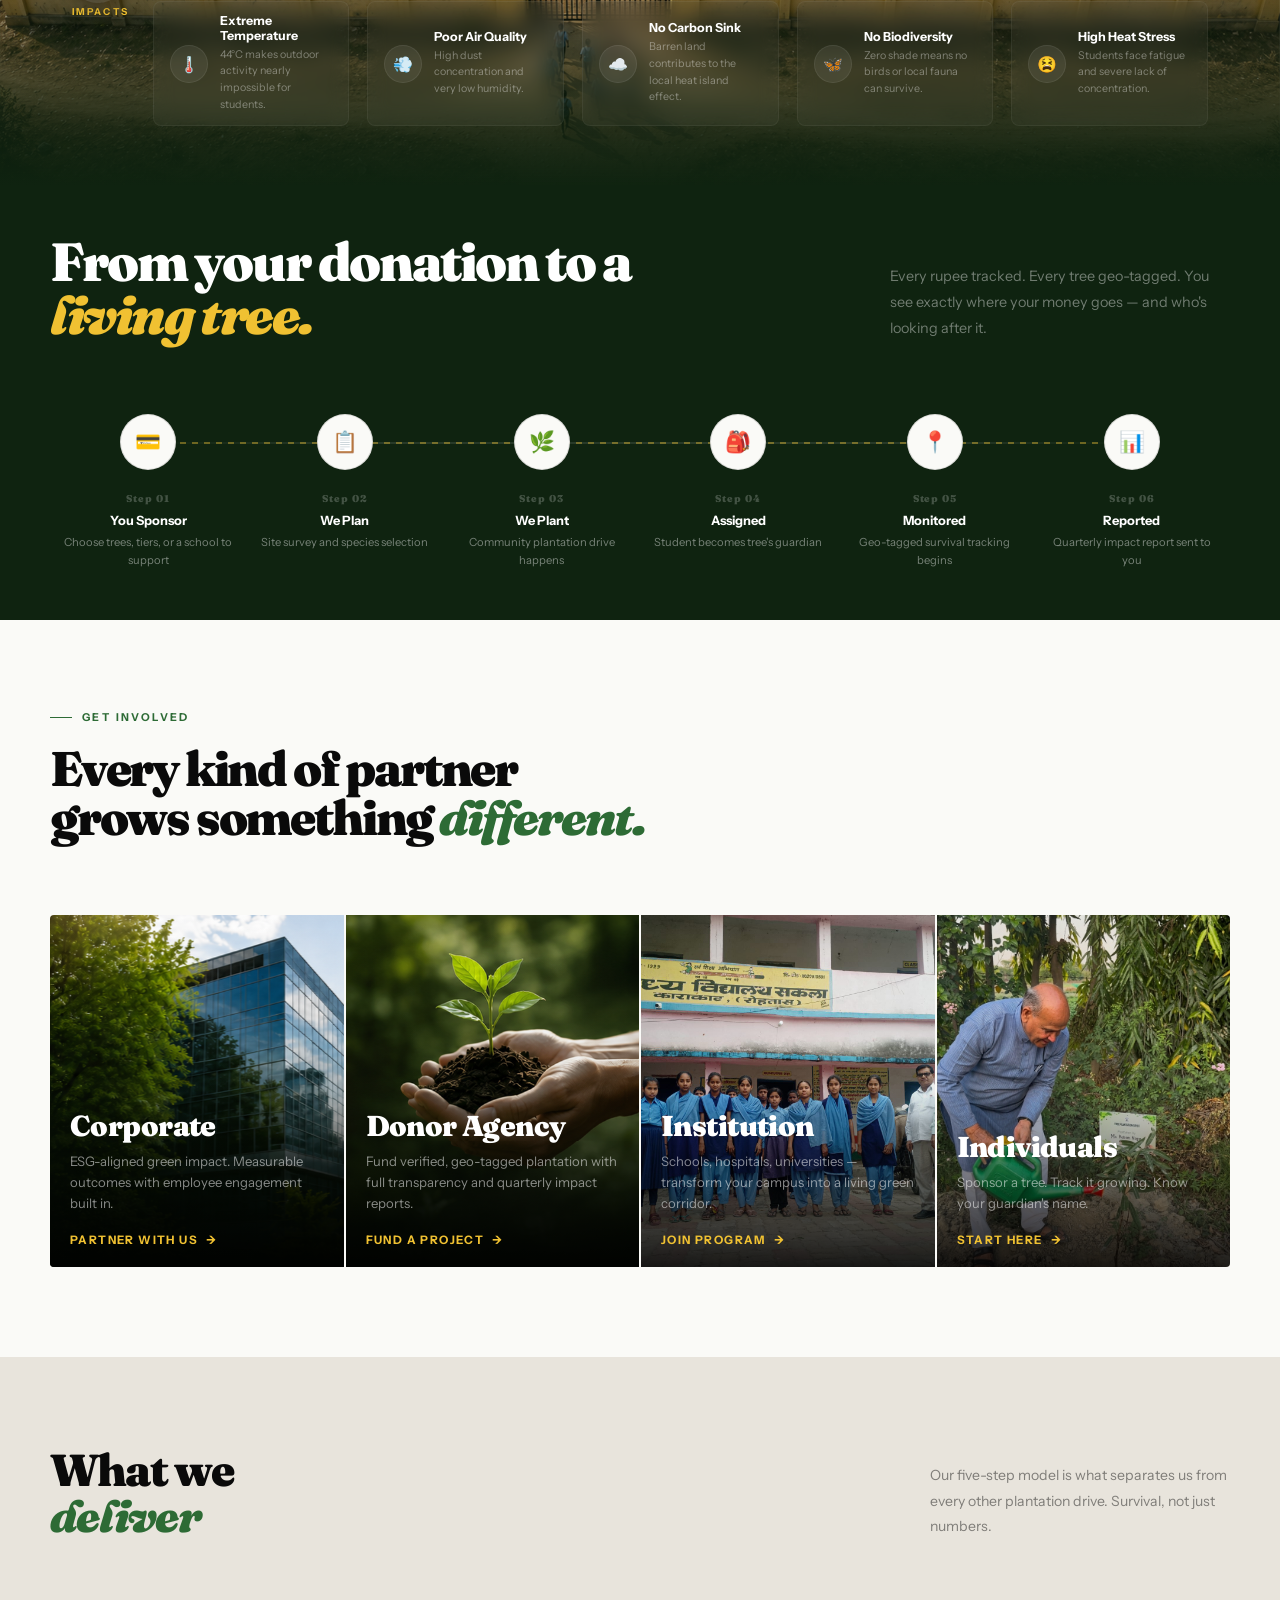
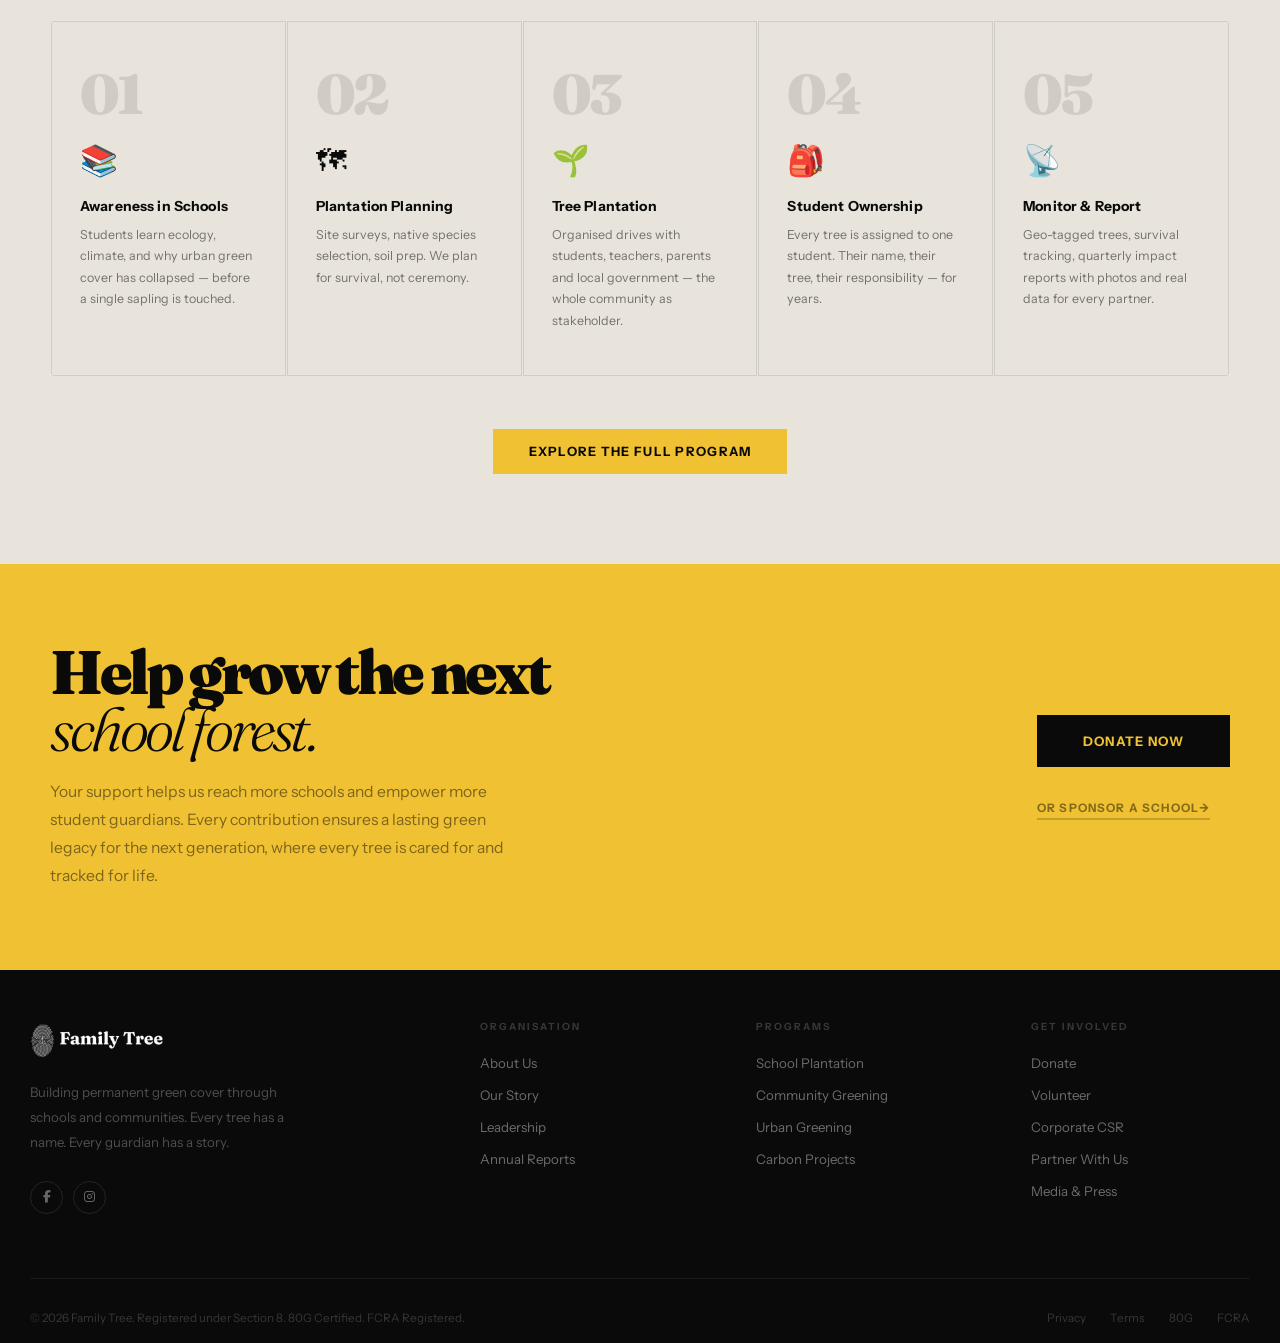
==== commit 2fa35af8: "Remove tree emoji and '10' ghost text from story section" ====
--- a/index.html
+++ b/index.html
@@ -122,13 +122,13 @@
     <div class="partners-row">
       <div class="marquee-content">
         <img src="Icons/biahr-education.png" alt="Bihar Education Project Council" class="partner-logo">
-        <img src="Icons/aiims_patna.png" alt="AIIMS Patna" class="partner-logo">
+        <img src="Icons/aiims-delhi.png" alt="AIIMS Delhi" class="partner-logo">
         <img src="Icons/ministry-of-education.png" alt="Ministry of Education" class="partner-logo">
         <img src="Icons/govt-of-bihar.png" alt="Government of Bihar" class="partner-logo">
         <img src="Icons/CMX-foundation.png" alt="CMX Foundation" class="partner-logo">
         <!-- Duplicated for loop -->
         <img src="Icons/biahr-education.png" alt="Bihar Education Project Council" class="partner-logo">
-        <img src="Icons/aiims_patna.png" alt="AIIMS Patna" class="partner-logo">
+        <img src="Icons/aiims-delhi.png" alt="AIIMS Delhi" class="partner-logo">
         <img src="Icons/ministry-of-education.png" alt="Ministry of Education" class="partner-logo">
         <img src="Icons/govt-of-bihar.png" alt="Government of Bihar" class="partner-logo">
         <img src="Icons/CMX-foundation.png" alt="CMX Foundation" class="partner-logo">
@@ -159,9 +159,9 @@
   <!-- STORY / ABOUT -->
   <div class="story">
     <div class="story-vis">
-      <div class="story-ghost">10</div>
+
       <div class="story-vis-inner">
-        <span class="story-icon">🌳</span>
+
         <p class="story-pull">A child who plants<br />a tree never lets<br />it <span>die.</span></p>
       </div>
     </div>
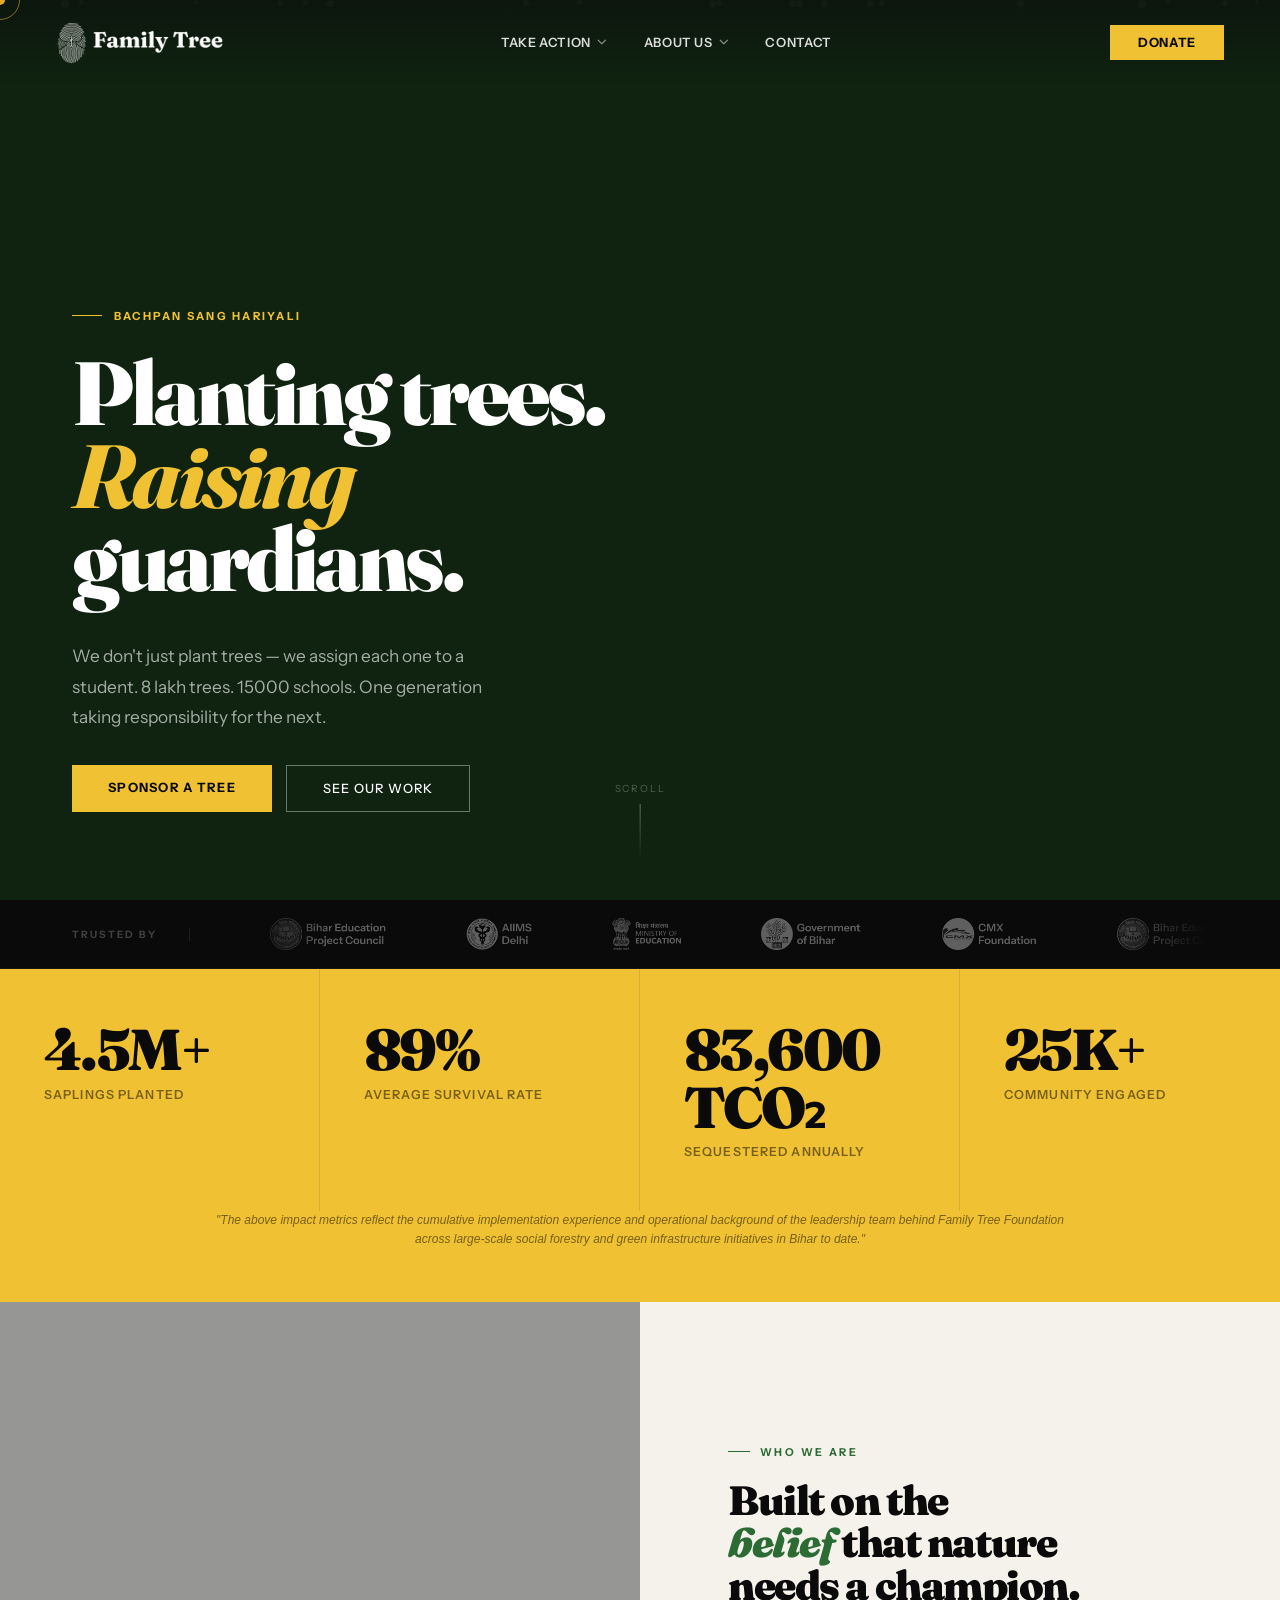
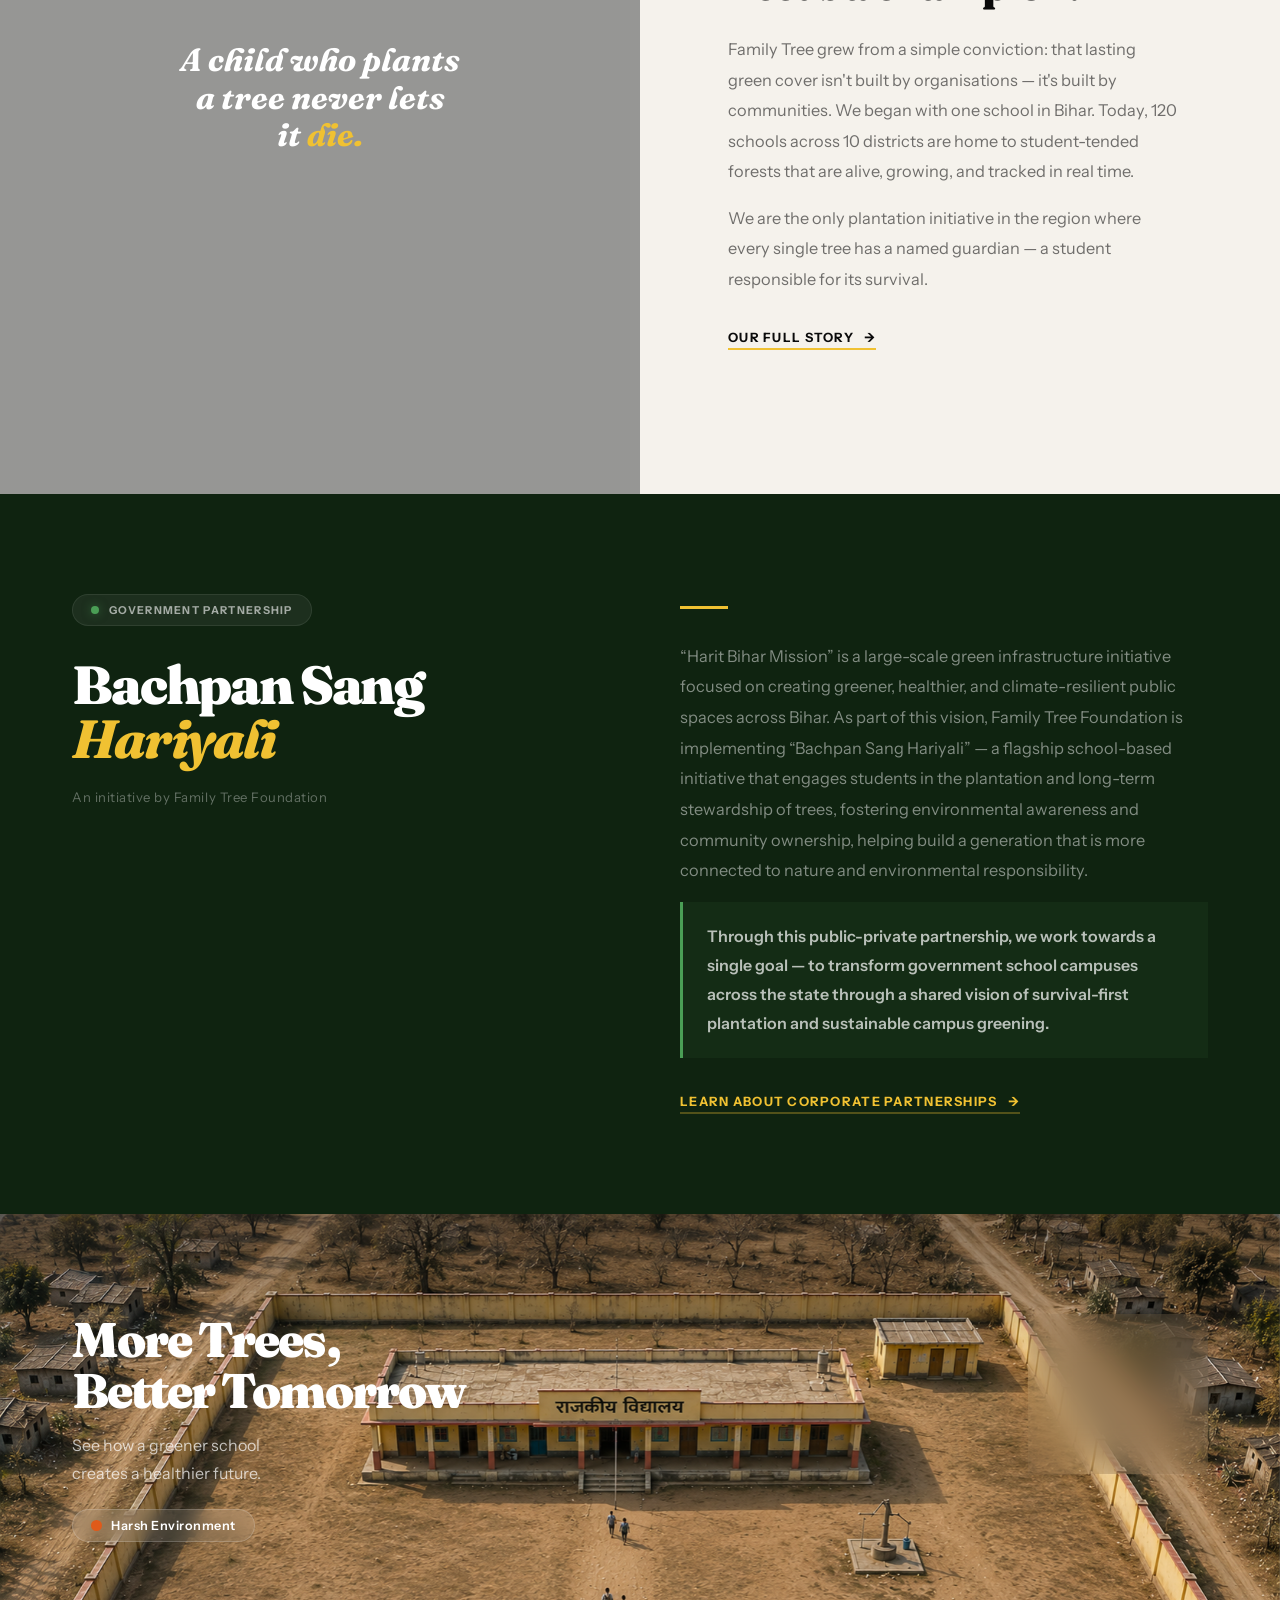
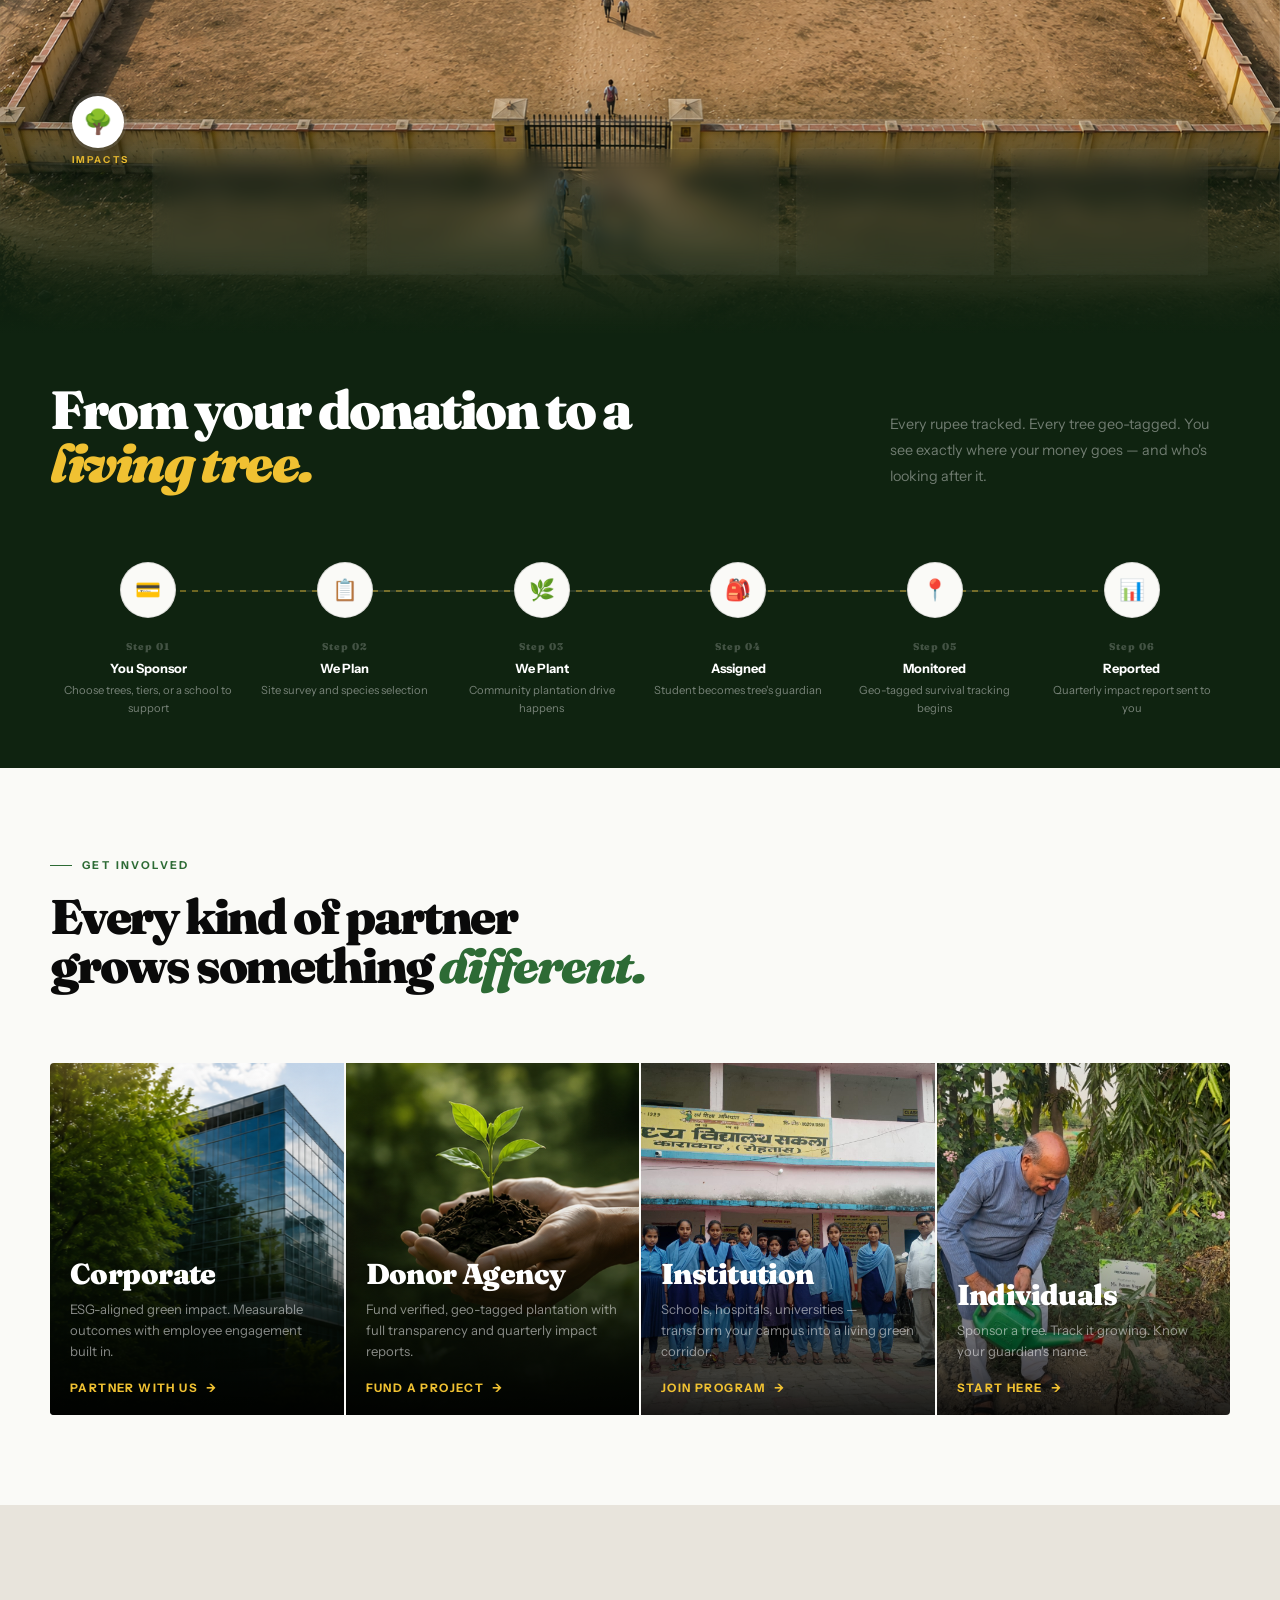
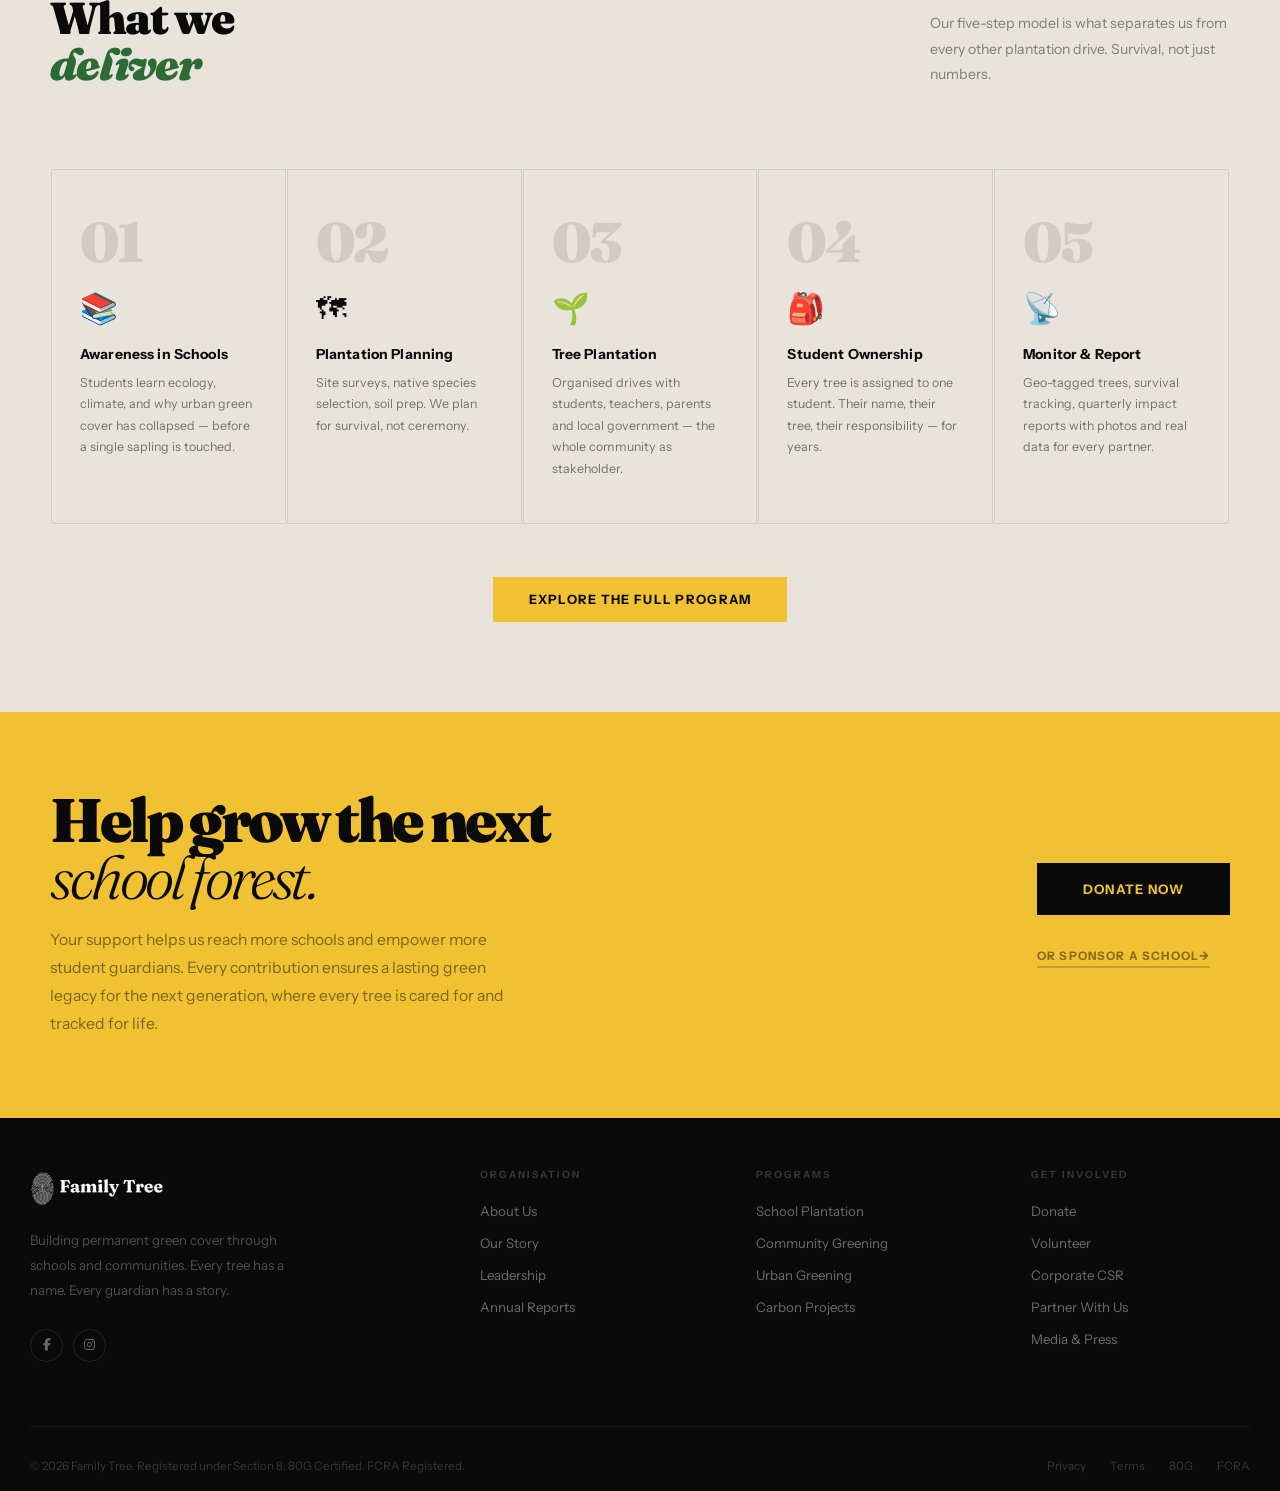
==== commit 4e83ff7d: "Update impact metrics and add explanatory footnote on homepage" ====
--- a/index.html
+++ b/index.html
@@ -101,7 +101,8 @@
       </h1>
       <div class="hero-bottom">
         <p class="hero-sub">
-          We don't just plant trees — we assign each one to a student. 50,000 trees. 120 schools. One generation taking
+          We don't just plant trees — we assign each one to a student. 8 lakh trees. 15000 schools. One generation
+          taking
           responsibility for the next.
         </p>
         <div class="hero-btns">
@@ -139,21 +140,24 @@
   <!-- STAT BAND -->
   <div class="stat-band">
     <div class="stat-cell reveal">
-      <div class="stat-num" data-val="50000" data-suf="K+">50K+</div>
-      <div class="stat-lbl">Trees Planted</div>
+      <div class="stat-num">4.5M+</div>
+      <div class="stat-lbl">SAPLINGS PLANTED</div>
     </div>
     <div class="stat-cell reveal d1">
-      <div class="stat-num" data-val="120" data-suf="">120</div>
-      <div class="stat-lbl">Schools Covered</div>
+      <div class="stat-num">89%</div>
+      <div class="stat-lbl">AVERAGE SURVIVAL RATE</div>
     </div>
     <div class="stat-cell reveal d2">
-      <div class="stat-num" data-val="85" data-suf="%">85%</div>
-      <div class="stat-lbl">Survival Rate</div>
+      <div class="stat-num">83,600 TCO₂</div>
+      <div class="stat-lbl">SEQUESTERED ANNUALLY</div>
     </div>
     <div class="stat-cell reveal d3">
-      <div class="stat-num" data-val="18000" data-suf="K+">18K+</div>
-      <div class="stat-lbl">Student Guardians</div>
-    </div>
+      <div class="stat-num">25K+</div>
+      <div class="stat-lbl">Community ENGAGED</div>
+    </div>
+  </div>
+  <div class="stat-footnote reveal">
+    <p>"The above impact metrics reflect the cumulative implementation experience and operational background of the leadership team behind Family Tree Foundation across large-scale social forestry and green infrastructure initiatives in Bihar to date."</p>
   </div>
 
   <!-- STORY / ABOUT -->
@@ -169,7 +173,7 @@
       <p class="eyebrow reveal">Who We Are</p>
       <h2 class="story-h2 reveal">Built on the<br /><i>belief</i> that nature<br />needs a champion.</h2>
       <p class="story-p reveal">Family Tree grew from a simple conviction: that lasting green cover isn't built by
-        organisations — it's built by communities. We began with one school in Bihar. Today, 120 schools across 12
+        organisations — it's built by communities. We began with one school in Bihar. Today, 120 schools across 10
         districts are home to student-tended forests that are alive, growing, and tracked in real time.</p>
       <p class="story-p reveal">We are the only plantation initiative in the region where every single tree has a named
         guardian — a student responsible for its survival.</p>
--- a/style.css
+++ b/style.css
@@ -602,6 +602,22 @@
   color: rgba(0, 0, 0, 0.5);
 }
 
+.stat-footnote {
+  background: var(--yellow);
+  padding: 0 72px 52px;
+  text-align: center;
+}
+
+.stat-footnote p {
+  font-size: 0.75rem;
+  line-height: 1.6;
+  color: rgba(0, 0, 0, 0.5);
+  max-width: 860px;
+  margin: 0 auto;
+  font-weight: 500;
+  font-style: italic;
+}
+
 /* STORY */
 .story {
   display: grid;
@@ -1960,6 +1976,10 @@
     display: none;
   }
 
+  .hero-bg {
+    background-position: 55% center;
+  }
+
   .hero-content {
     padding: 0 28px 72px;
   }
@@ -1971,6 +1991,14 @@
 
   .stat-band {
     grid-template-columns: 1fr 1fr;
+  }
+
+  .stat-footnote {
+    padding: 0 28px 52px;
+  }
+
+  .stat-footnote p {
+    font-size: 0.7rem;
   }
 
   .partners {
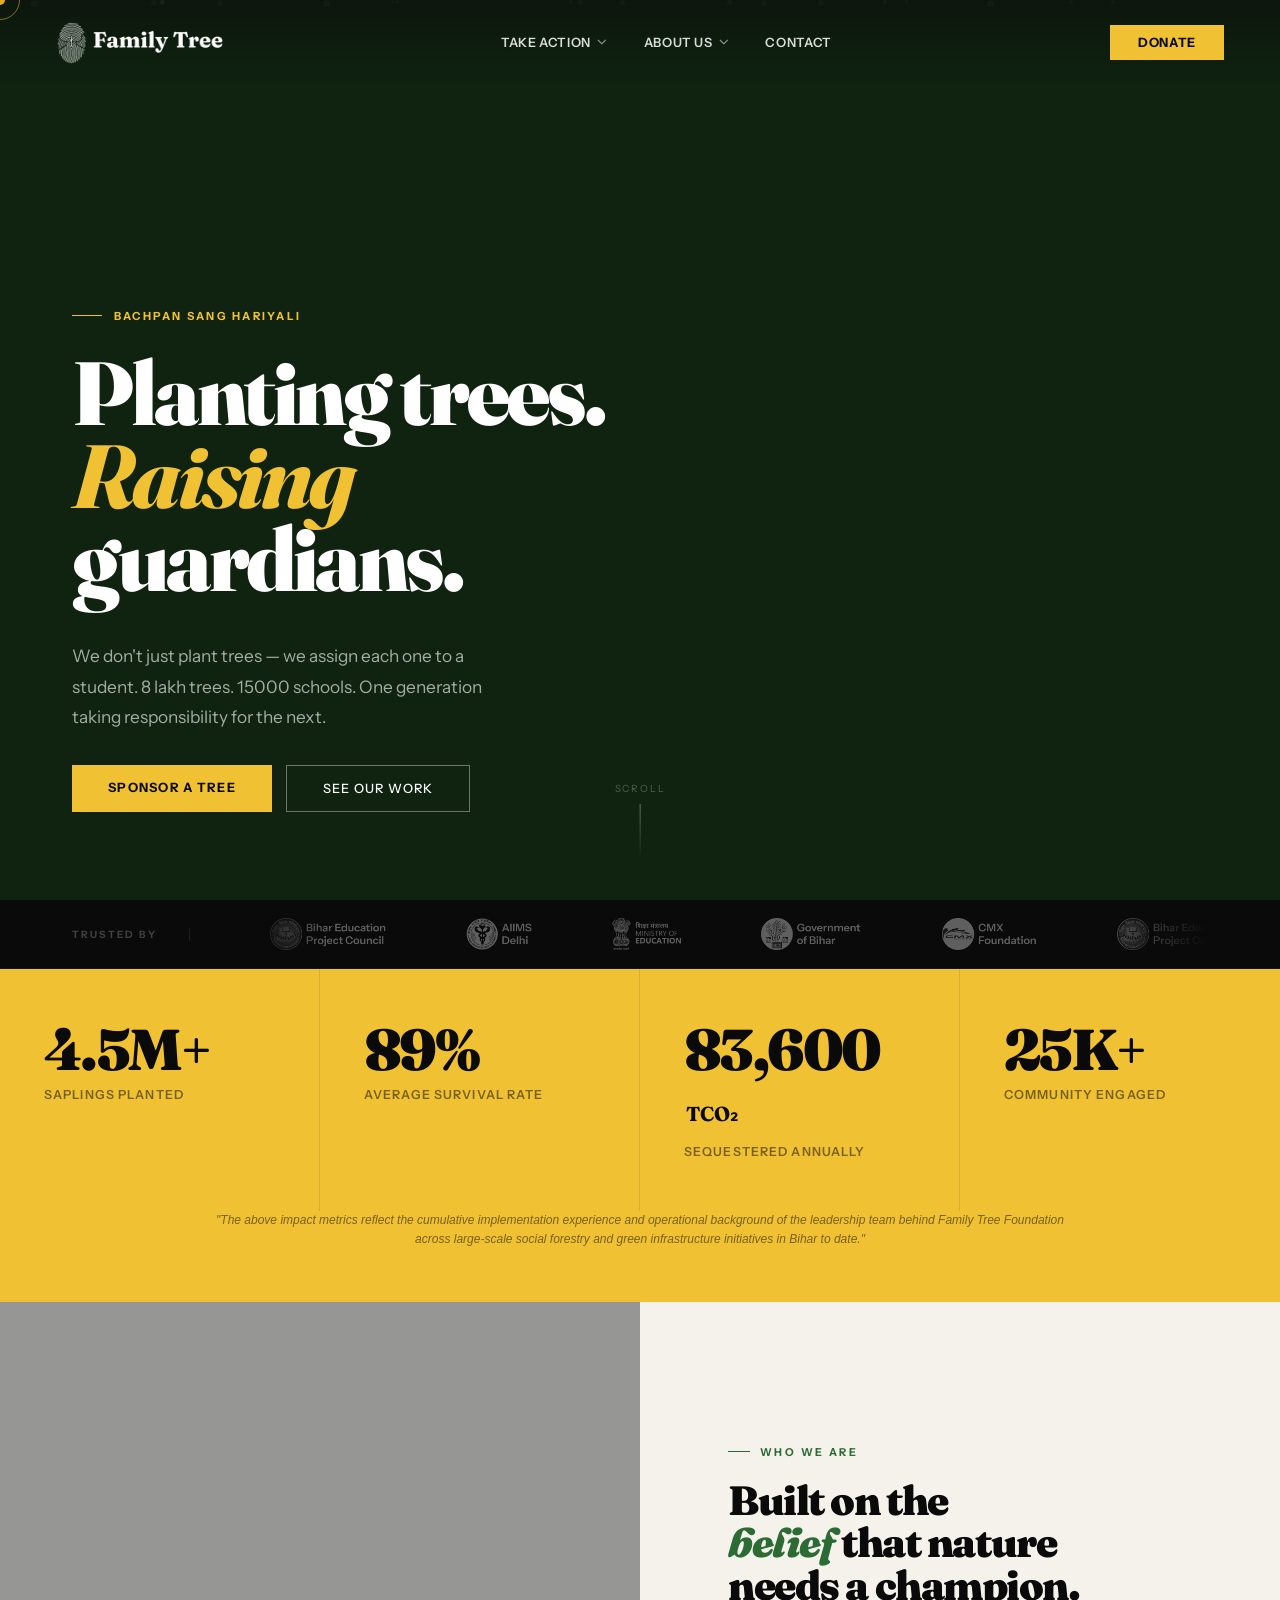
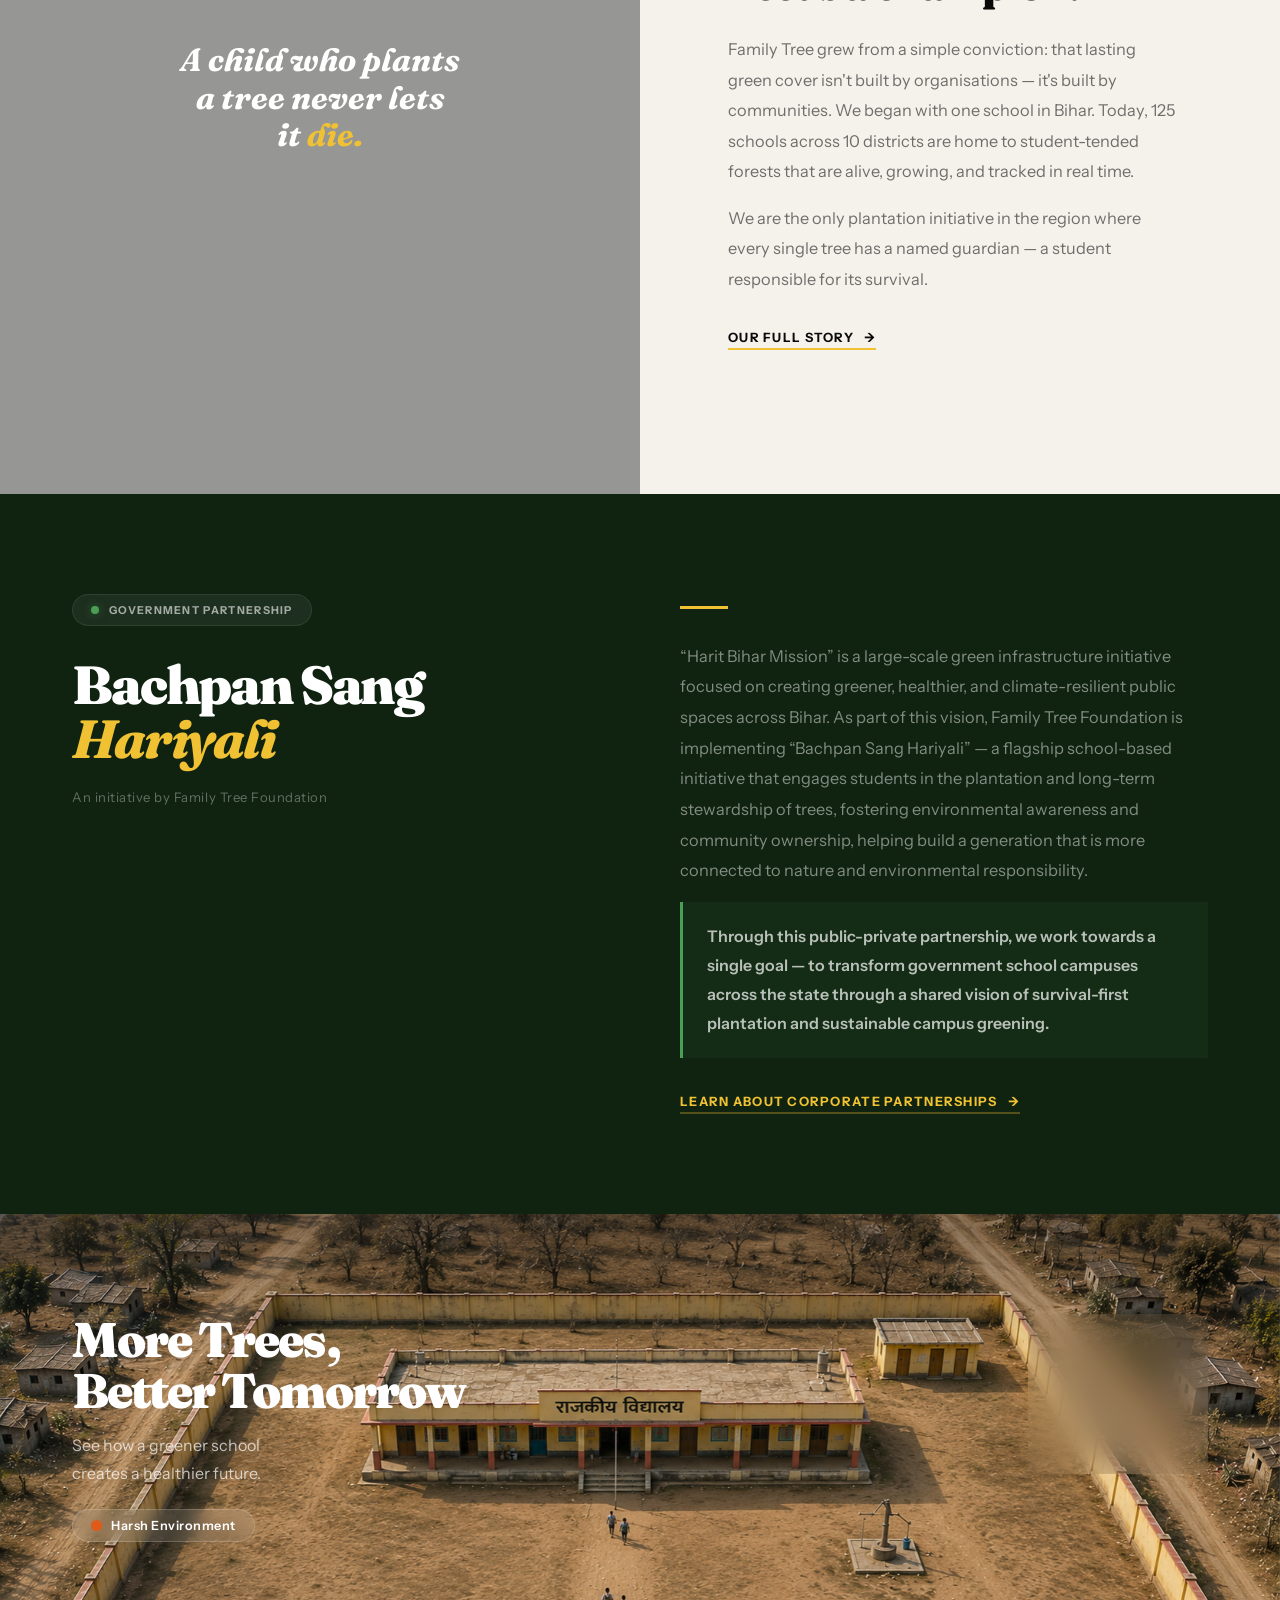
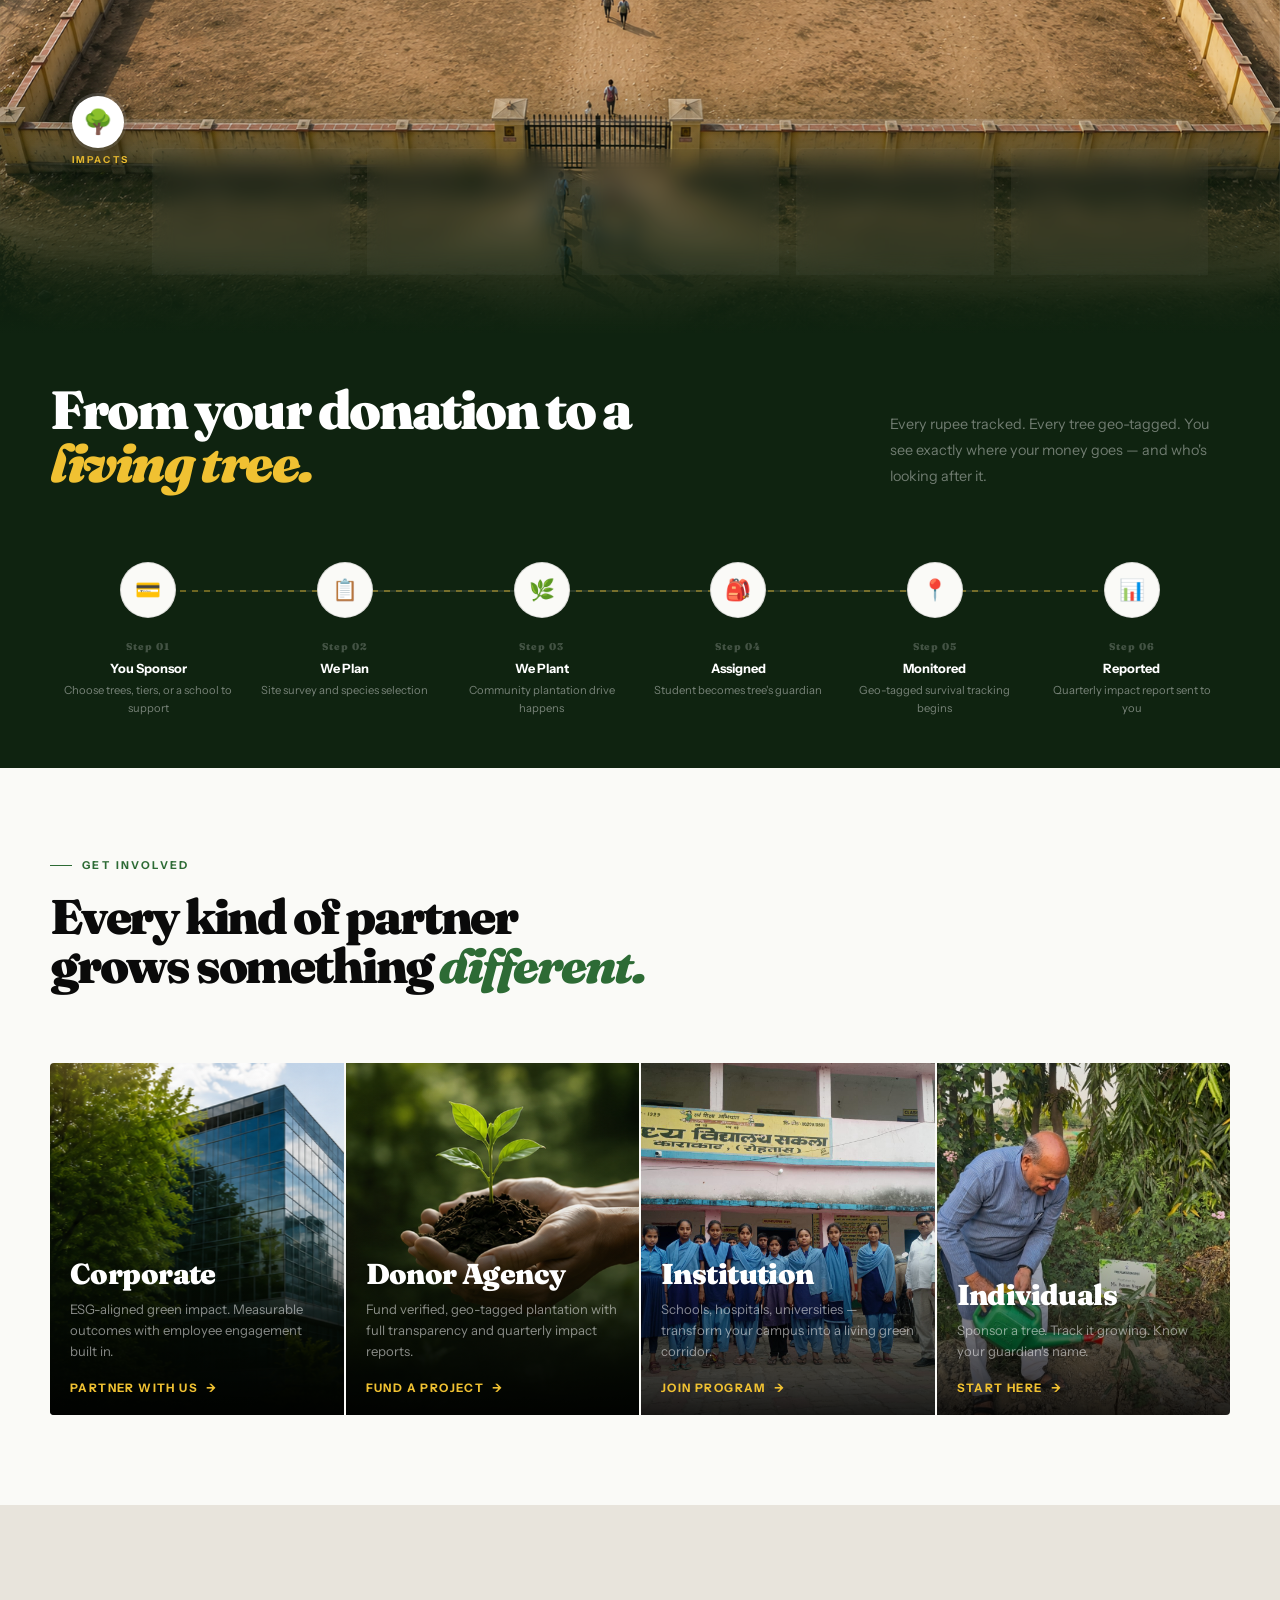
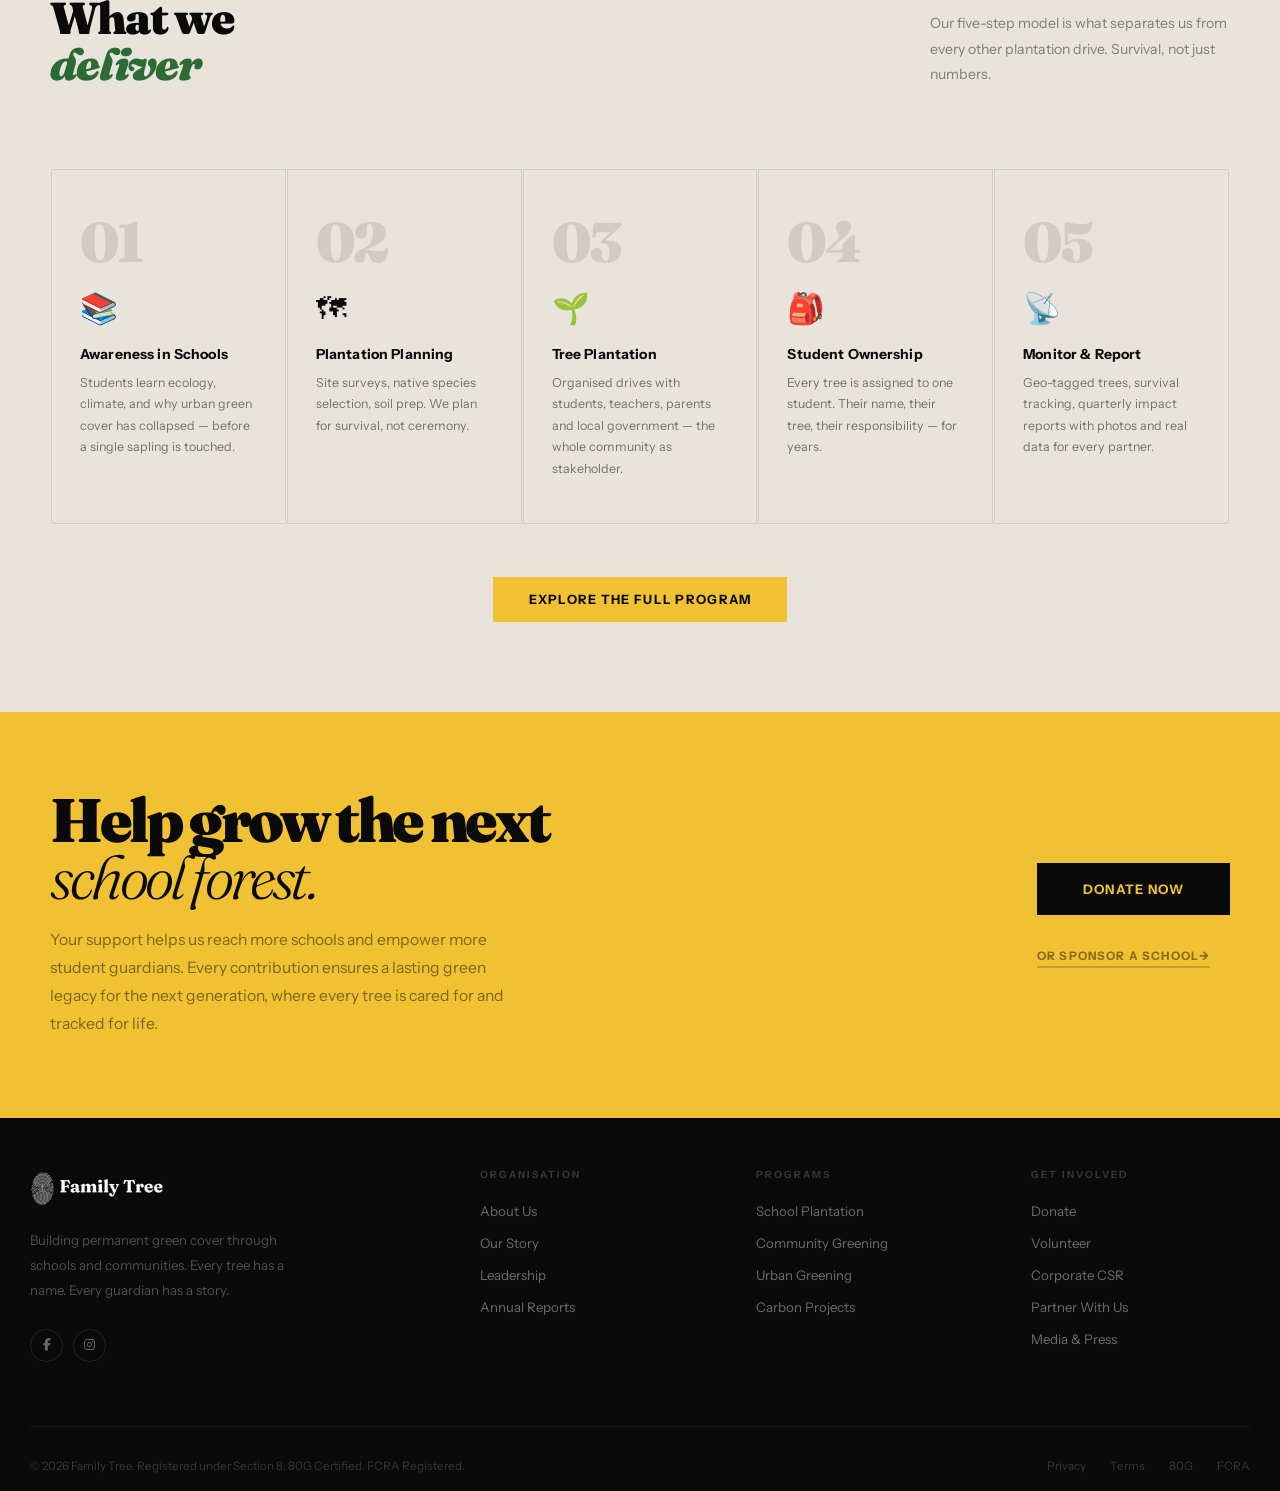
==== commit 8e4c1f37: "Make TCO2 unit smaller in homepage metrics" ====
--- a/index.html
+++ b/index.html
@@ -148,7 +148,7 @@
       <div class="stat-lbl">AVERAGE SURVIVAL RATE</div>
     </div>
     <div class="stat-cell reveal d2">
-      <div class="stat-num">83,600 TCO₂</div>
+      <div class="stat-num">83,600 <small>TCO₂</small></div>
       <div class="stat-lbl">SEQUESTERED ANNUALLY</div>
     </div>
     <div class="stat-cell reveal d3">
@@ -157,7 +157,9 @@
     </div>
   </div>
   <div class="stat-footnote reveal">
-    <p>"The above impact metrics reflect the cumulative implementation experience and operational background of the leadership team behind Family Tree Foundation across large-scale social forestry and green infrastructure initiatives in Bihar to date."</p>
+    <p>"The above impact metrics reflect the cumulative implementation experience and operational background of the
+      leadership team behind Family Tree Foundation across large-scale social forestry and green infrastructure
+      initiatives in Bihar to date."</p>
   </div>
 
   <!-- STORY / ABOUT -->
@@ -173,7 +175,7 @@
       <p class="eyebrow reveal">Who We Are</p>
       <h2 class="story-h2 reveal">Built on the<br /><i>belief</i> that nature<br />needs a champion.</h2>
       <p class="story-p reveal">Family Tree grew from a simple conviction: that lasting green cover isn't built by
-        organisations — it's built by communities. We began with one school in Bihar. Today, 120 schools across 10
+        organisations — it's built by communities. We began with one school in Bihar. Today, 125 schools across 10
         districts are home to student-tended forests that are alive, growing, and tracked in real time.</p>
       <p class="story-p reveal">We are the only plantation initiative in the region where every single tree has a named
         guardian — a student responsible for its survival.</p>
--- a/style.css
+++ b/style.css
@@ -594,6 +594,14 @@
   margin-bottom: 8px;
 }
 
+.stat-num small {
+  font-size: 0.35em;
+  letter-spacing: 0;
+  margin-left: 2px;
+  vertical-align: middle;
+  font-weight: 700;
+}
+
 .stat-lbl {
   font-size: 0.78rem;
   font-weight: 600;
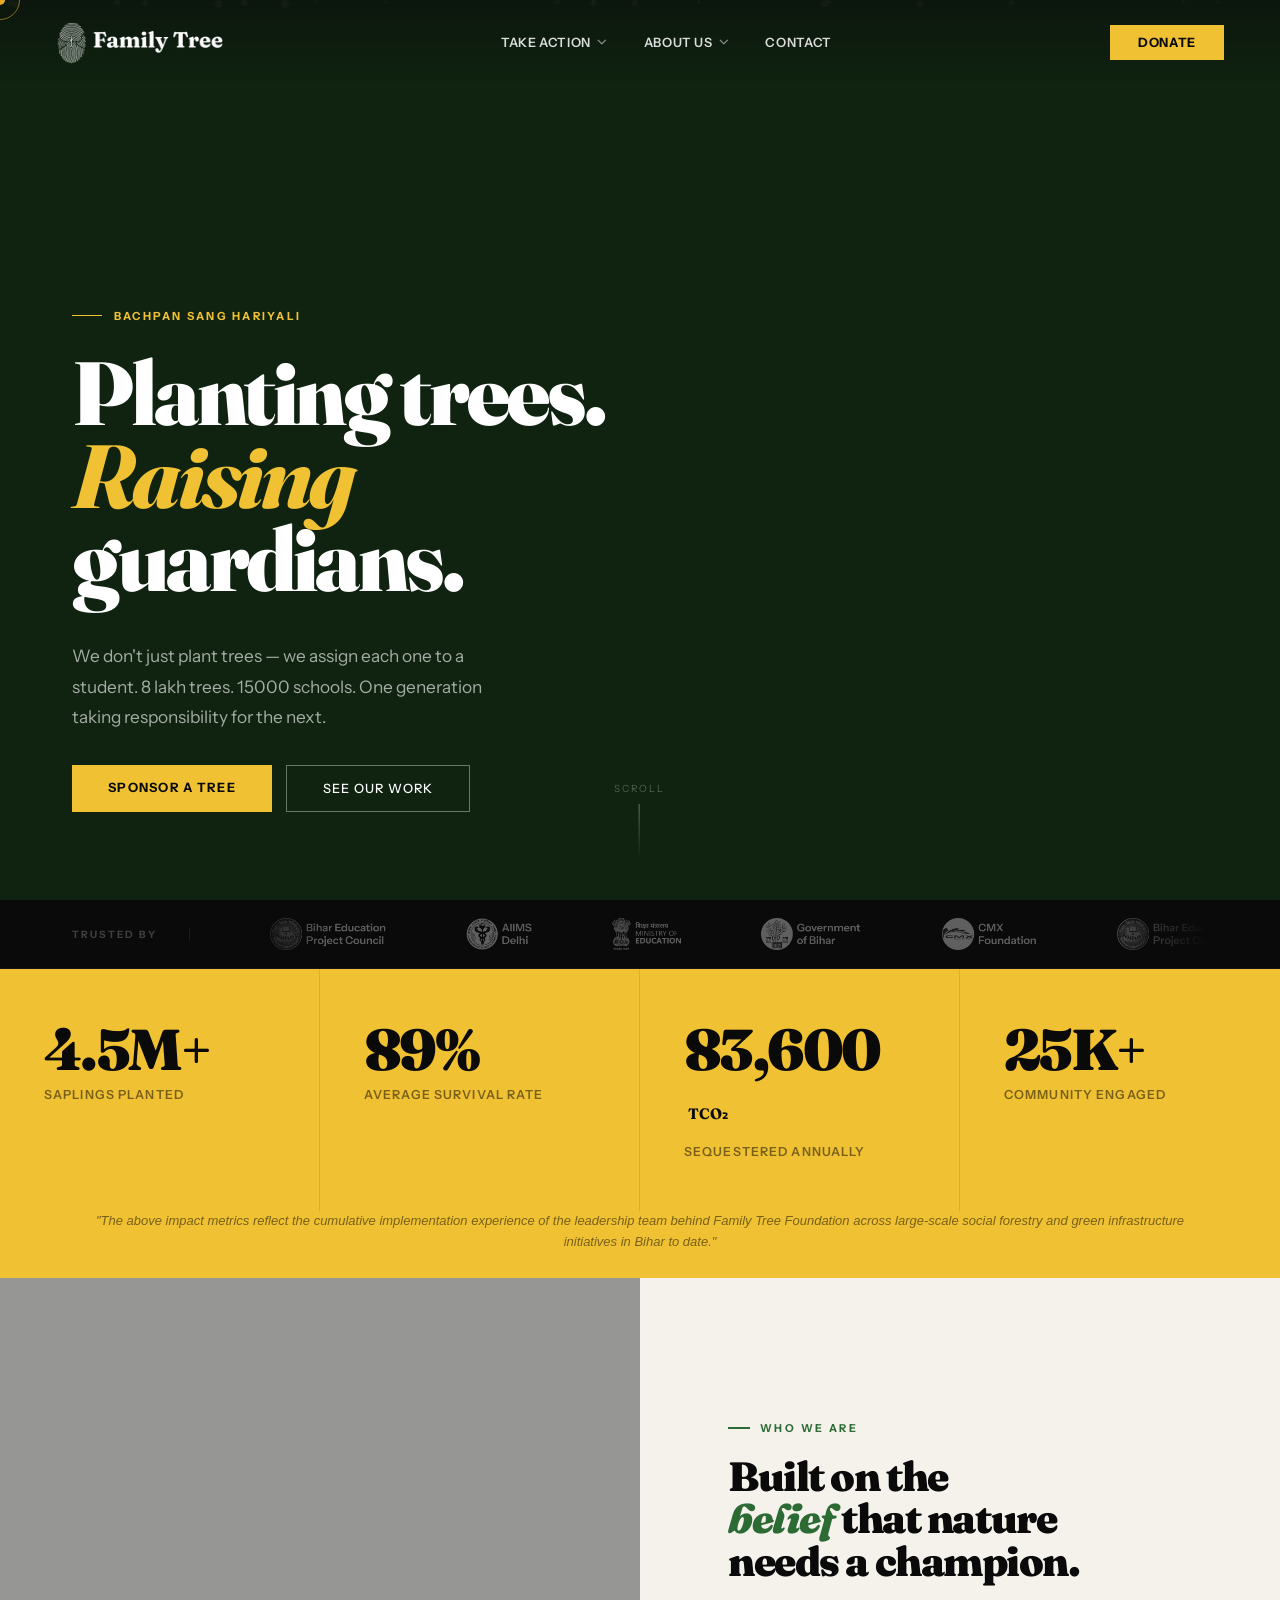
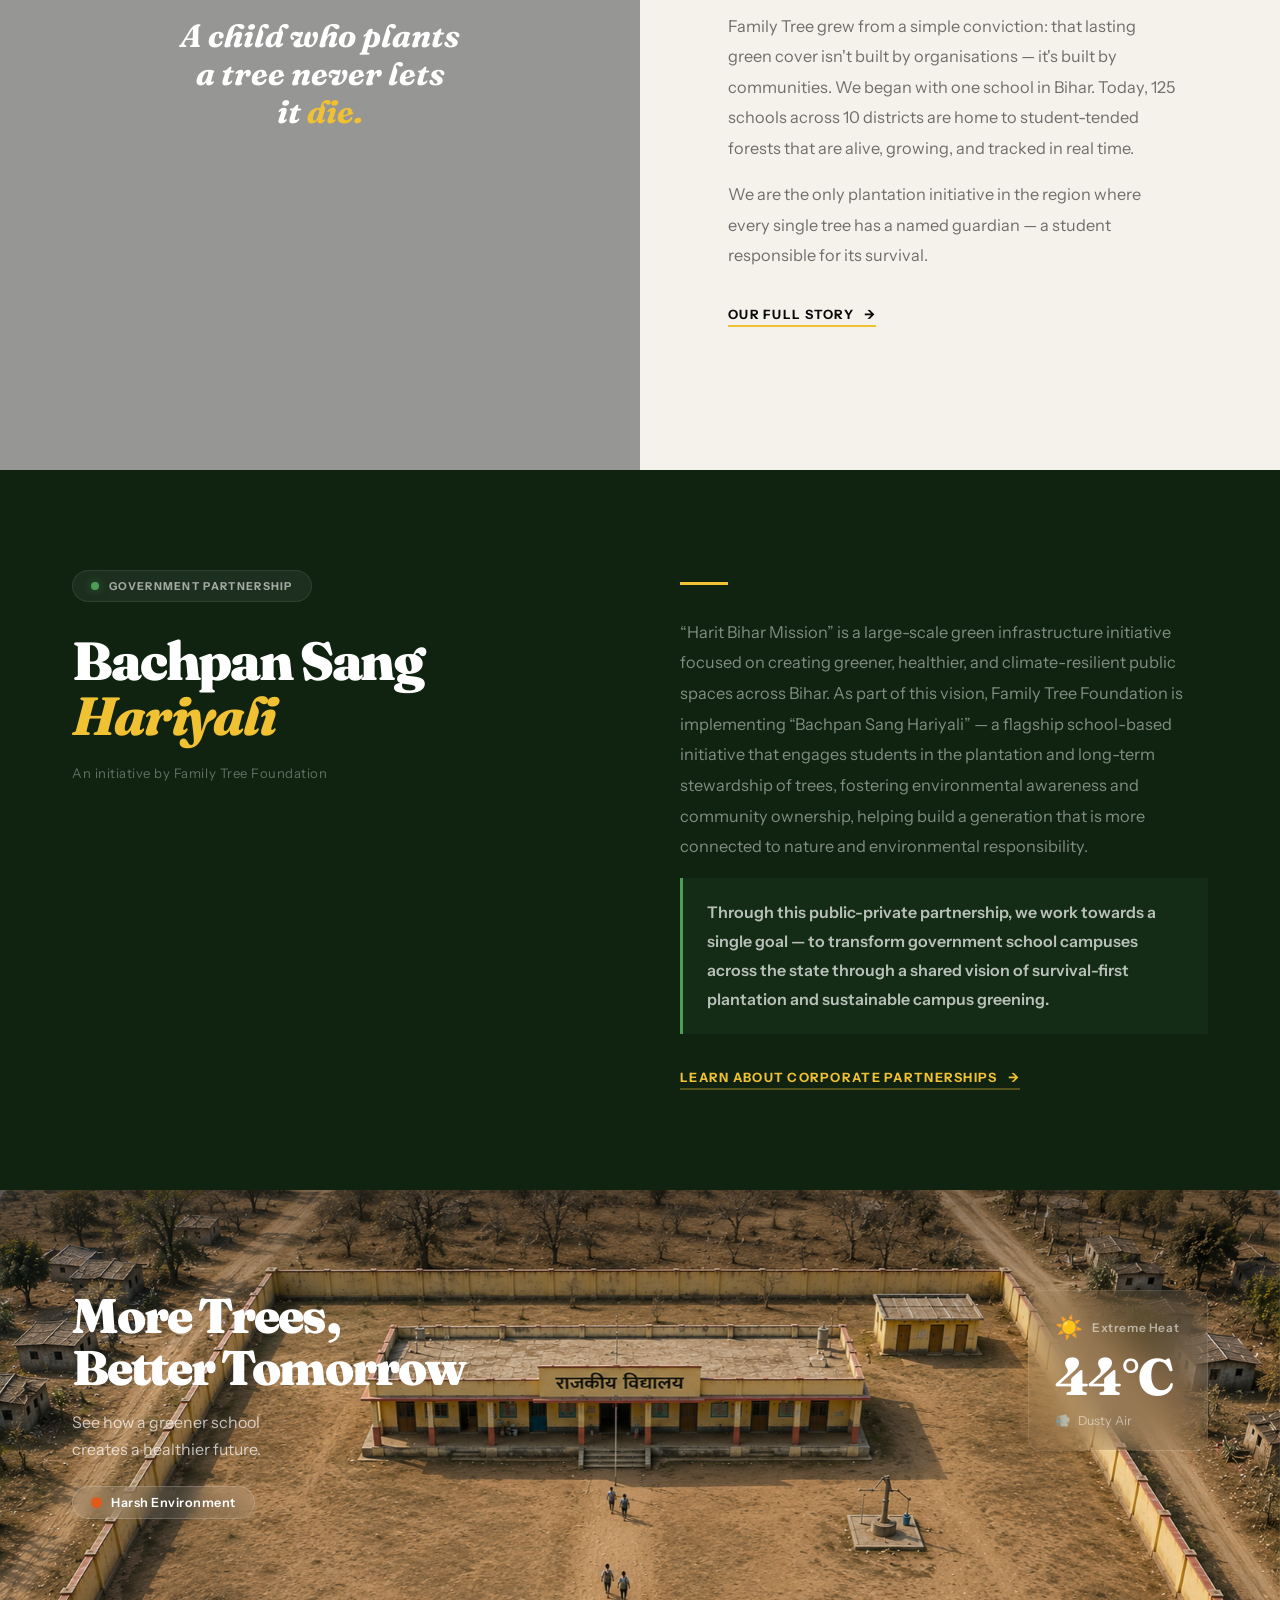
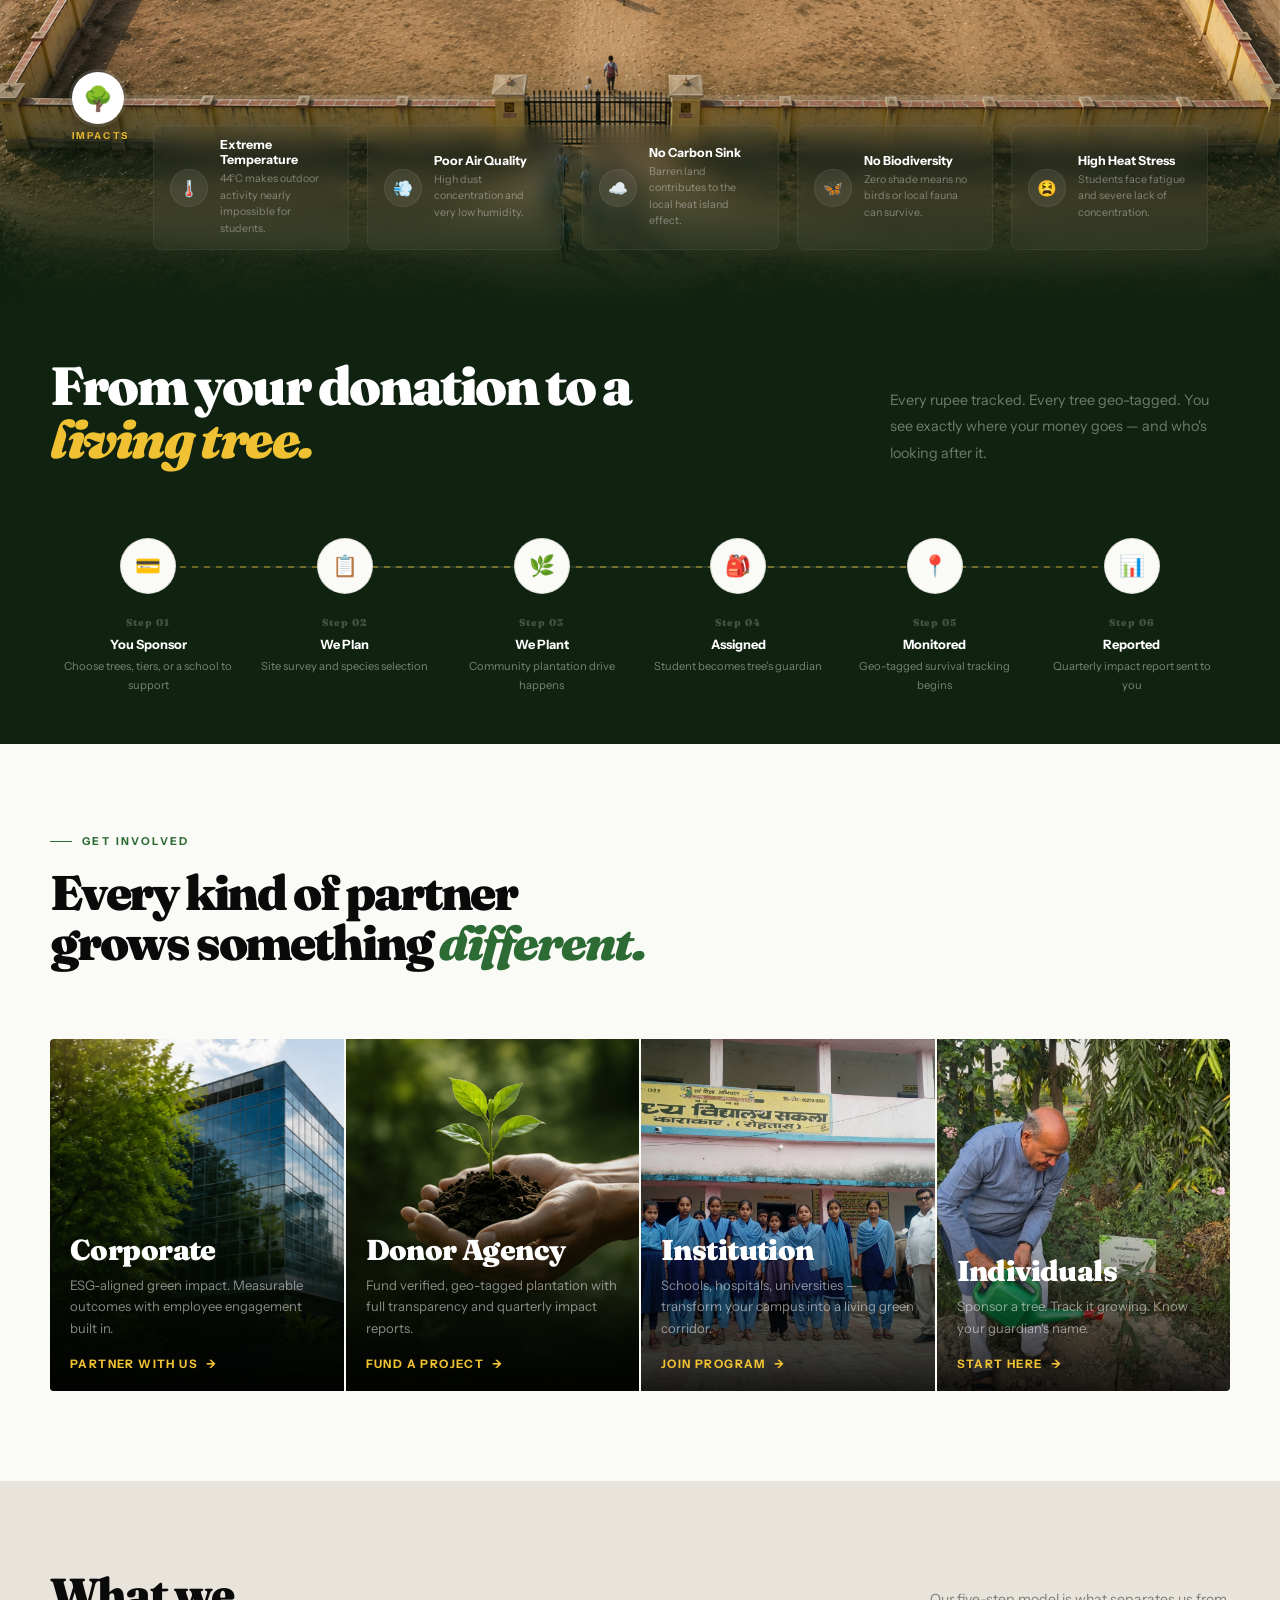
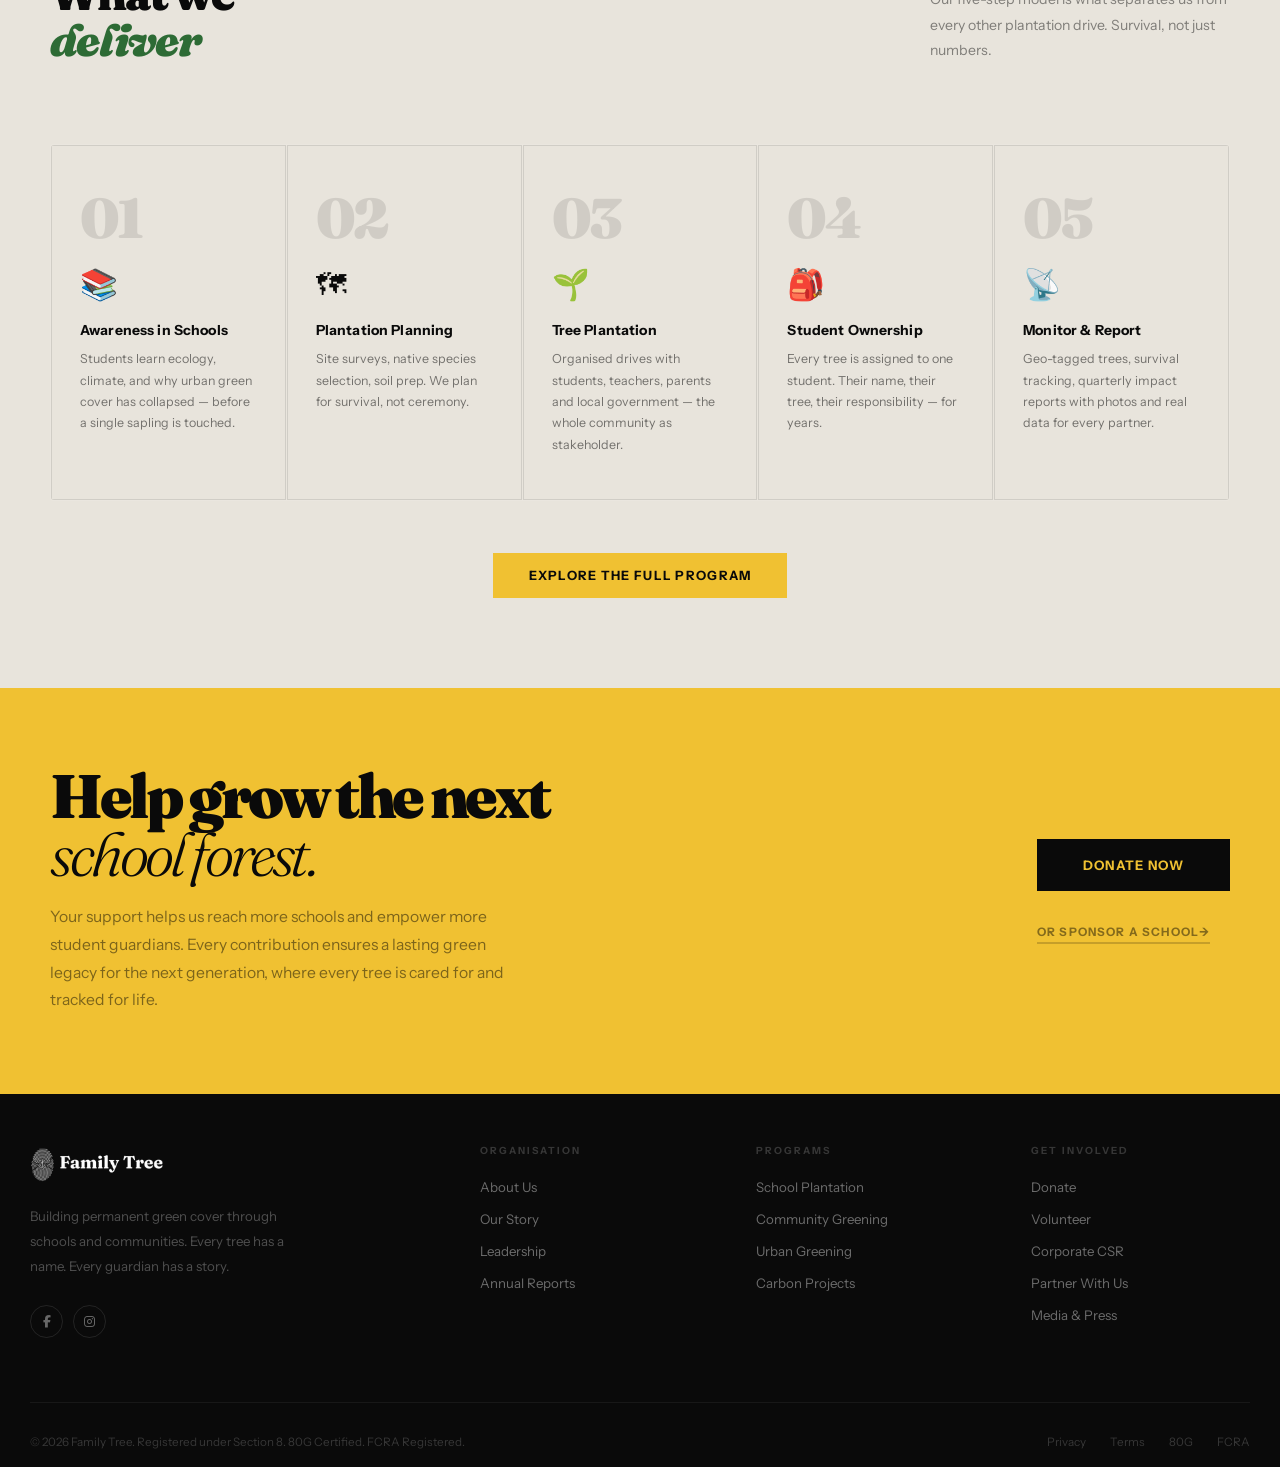
==== commit 784172d2: "Final refinements to impact metrics, footnote styling, and school count update" ====
--- a/index.html
+++ b/index.html
@@ -157,7 +157,7 @@
     </div>
   </div>
   <div class="stat-footnote reveal">
-    <p>"The above impact metrics reflect the cumulative implementation experience and operational background of the
+    <p>"The above impact metrics reflect the cumulative implementation experience of the
       leadership team behind Family Tree Foundation across large-scale social forestry and green infrastructure
       initiatives in Bihar to date."</p>
   </div>
--- a/style.css
+++ b/style.css
@@ -595,9 +595,9 @@
 }
 
 .stat-num small {
-  font-size: 0.35em;
+  font-size: 15px;
   letter-spacing: 0;
-  margin-left: 2px;
+  margin-left: 4px;
   vertical-align: middle;
   font-weight: 700;
 }
@@ -612,15 +612,14 @@
 
 .stat-footnote {
   background: var(--yellow);
-  padding: 0 72px 52px;
+  padding: 0 72px 25px;
   text-align: center;
 }
 
 .stat-footnote p {
-  font-size: 0.75rem;
+  font-size: 13px;
   line-height: 1.6;
   color: rgba(0, 0, 0, 0.5);
-  max-width: 860px;
   margin: 0 auto;
   font-weight: 500;
   font-style: italic;
